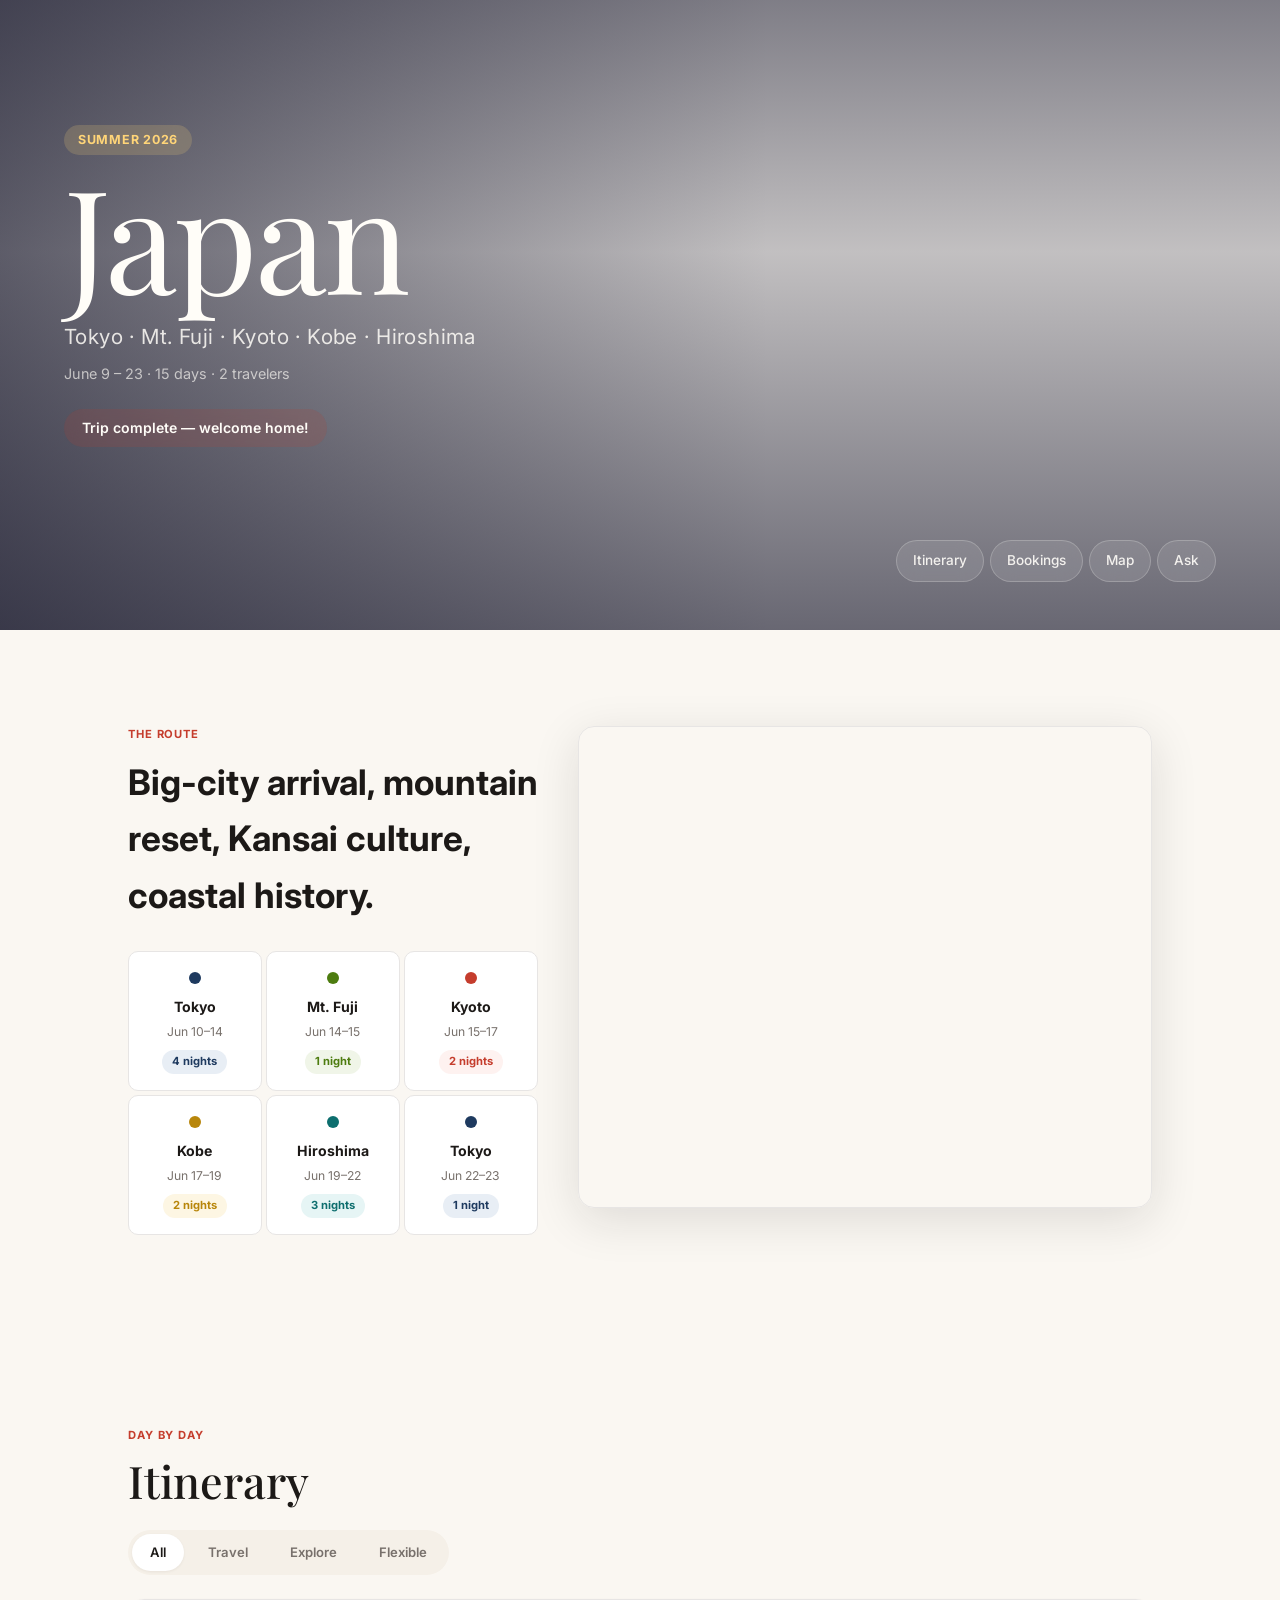
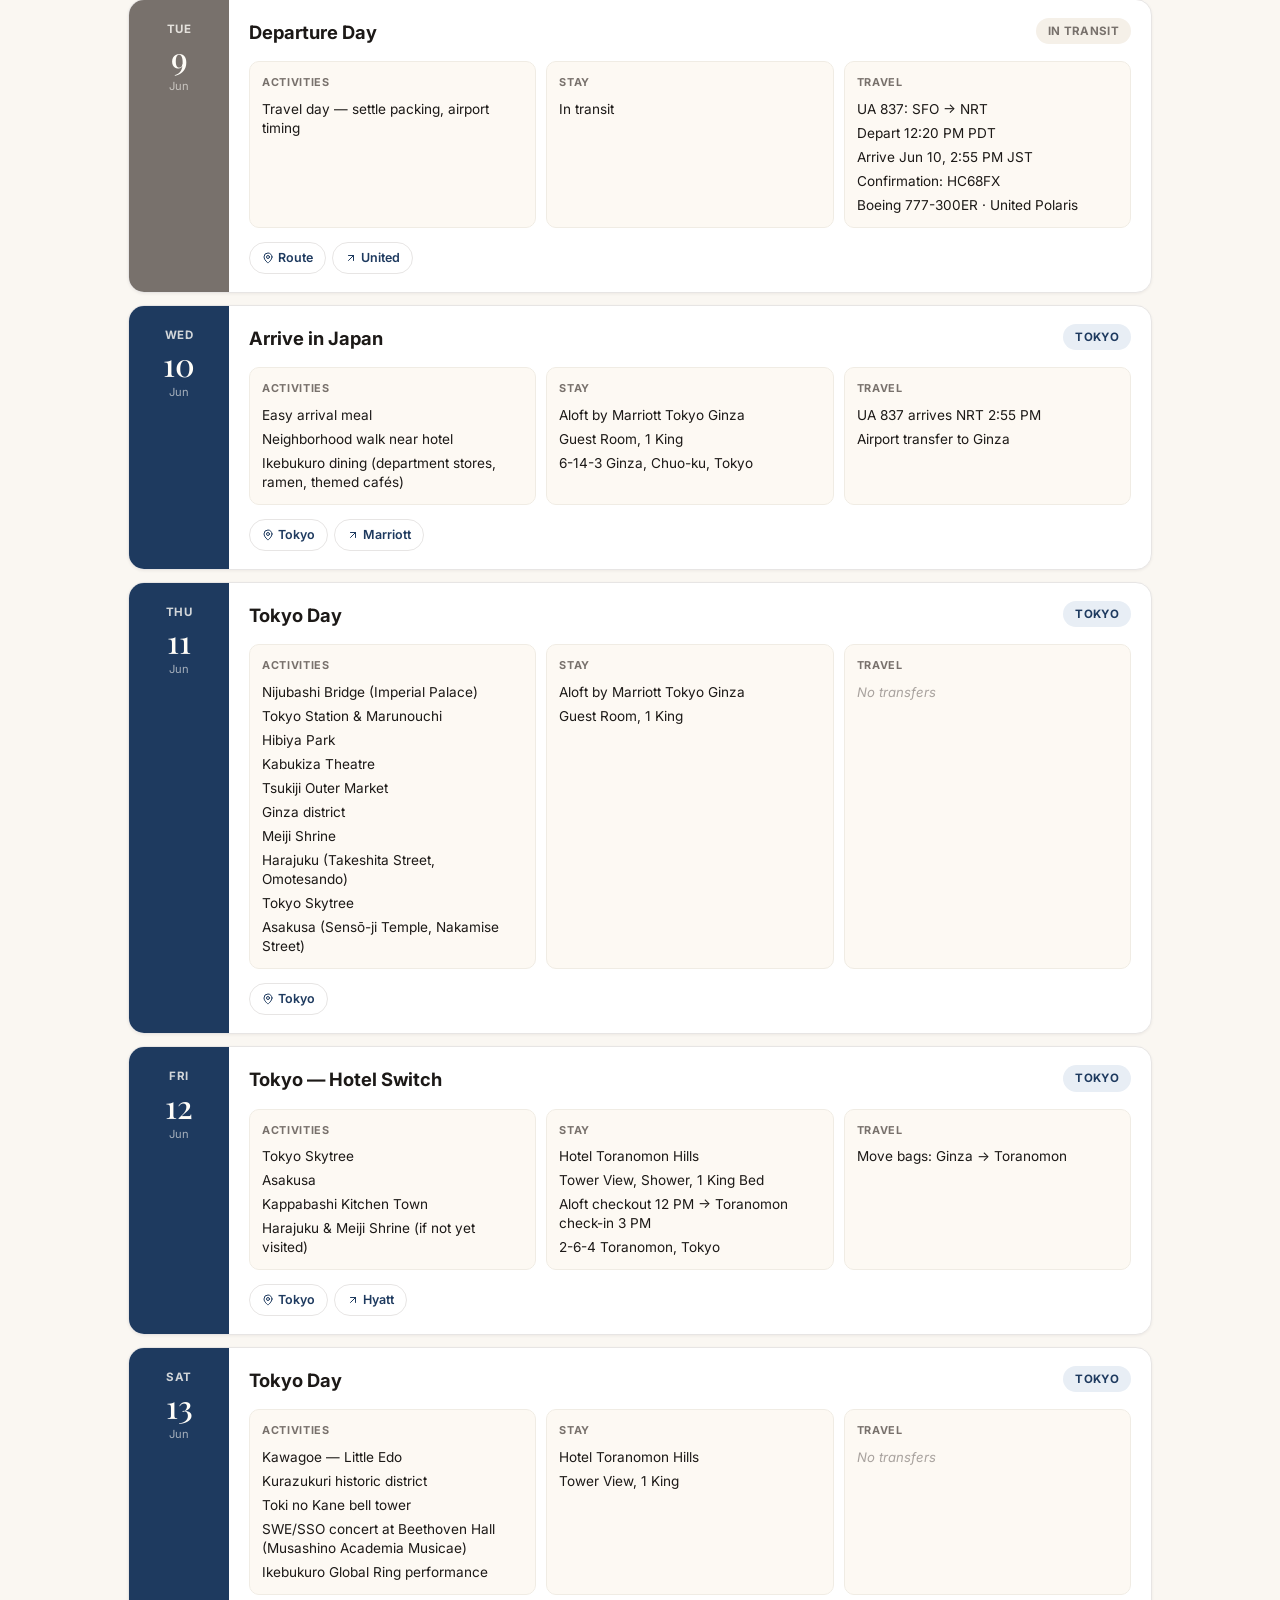
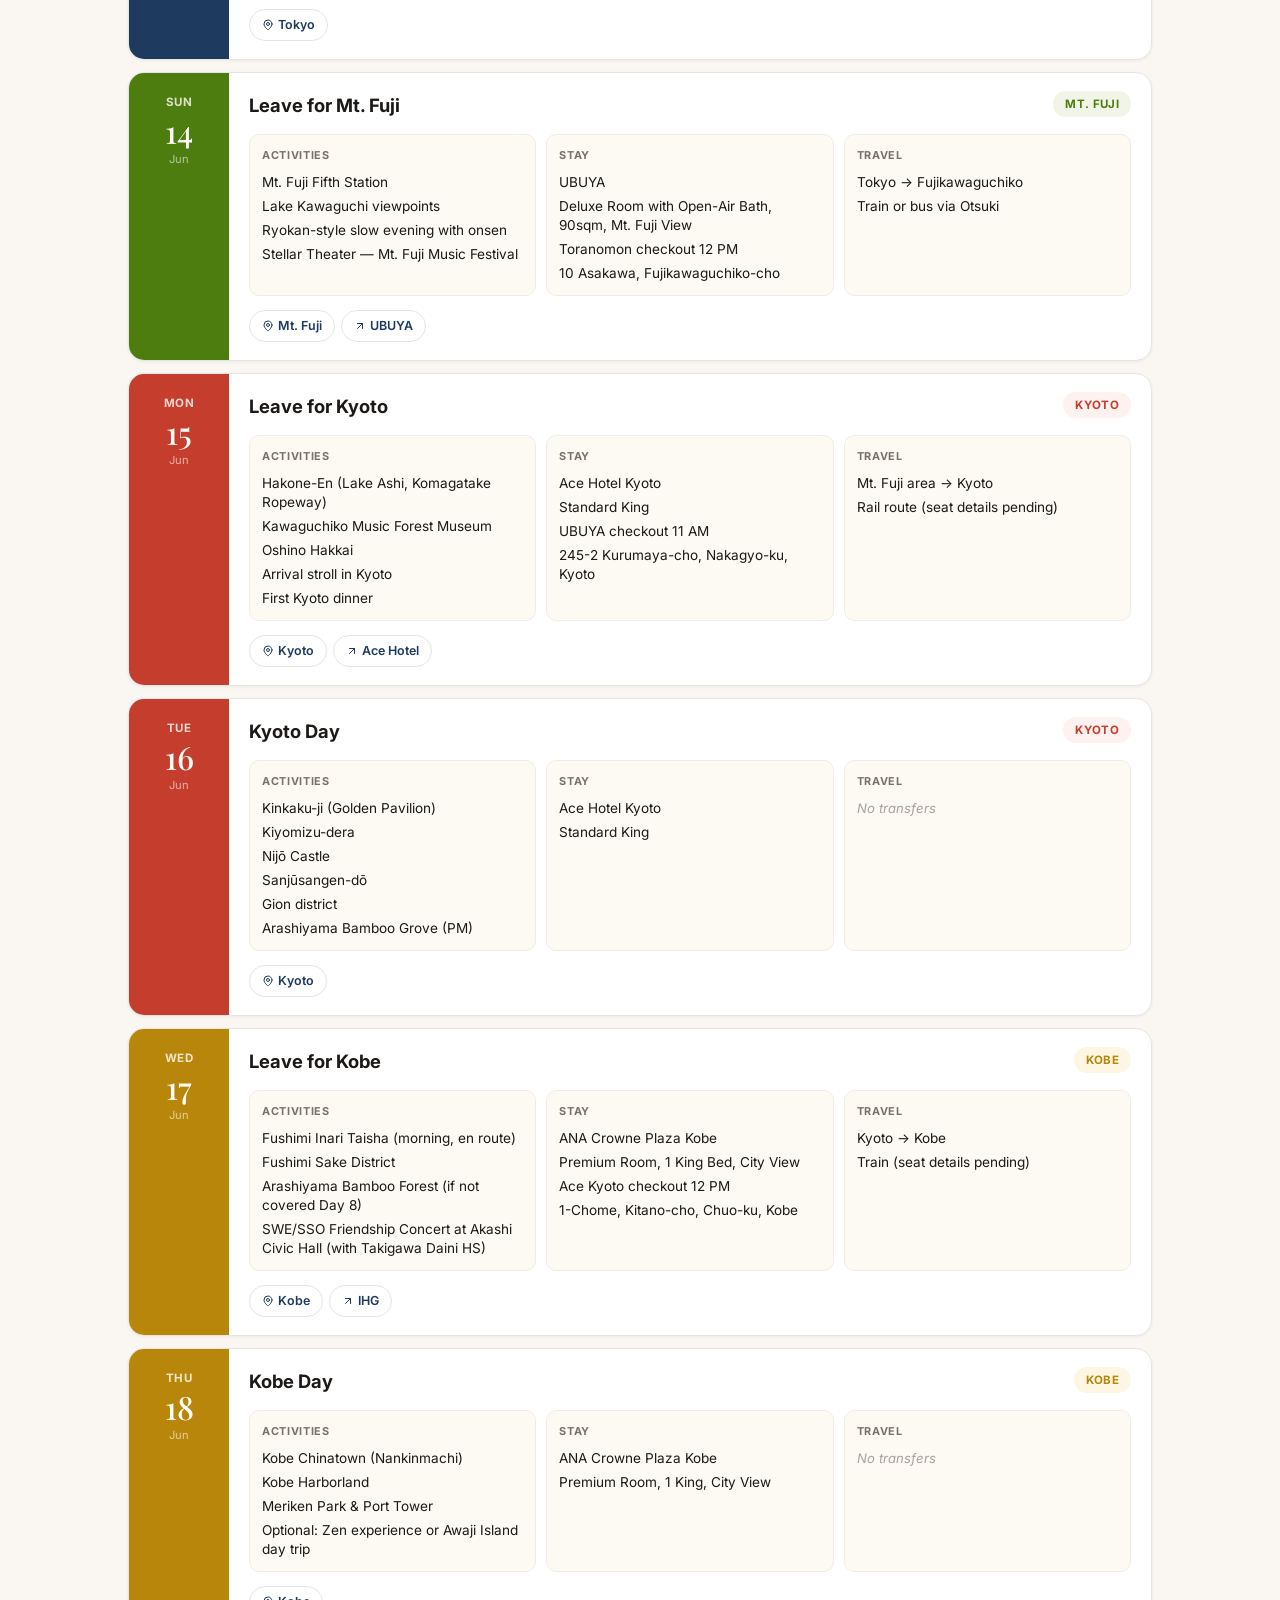
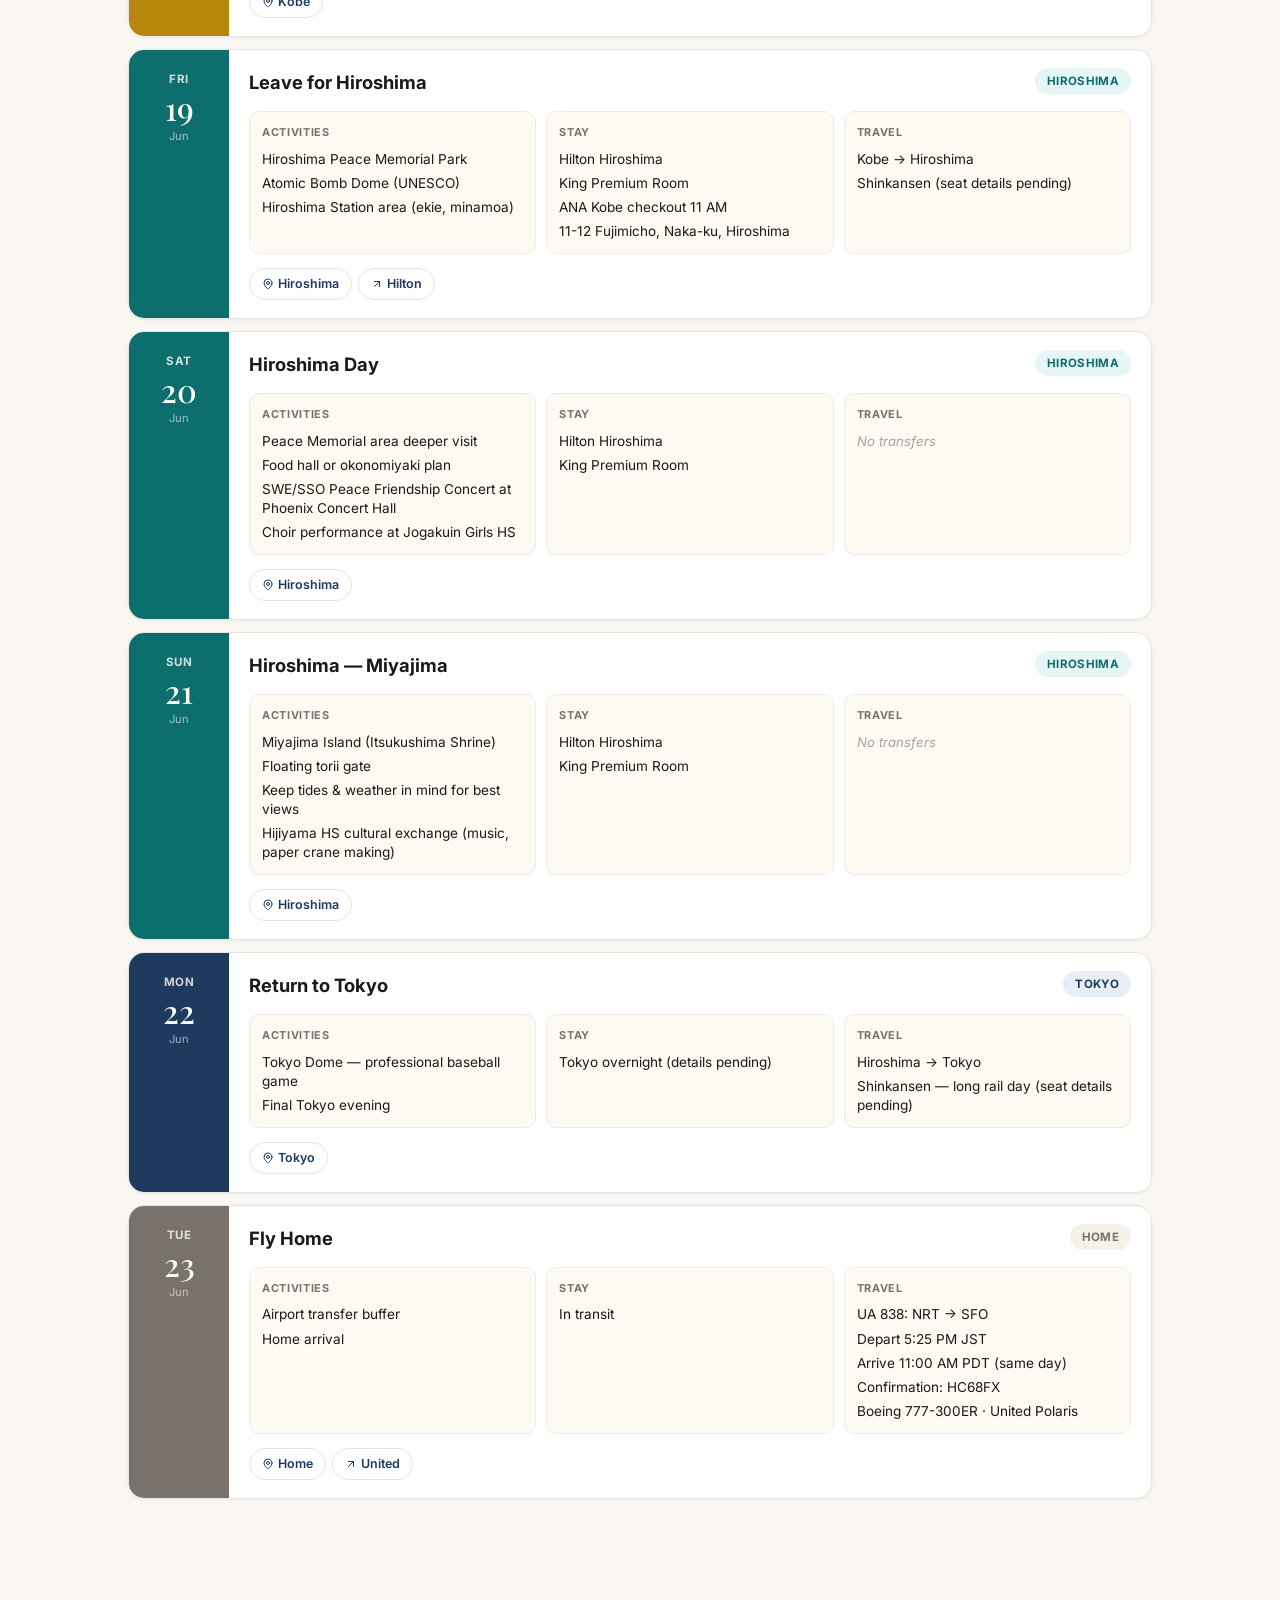
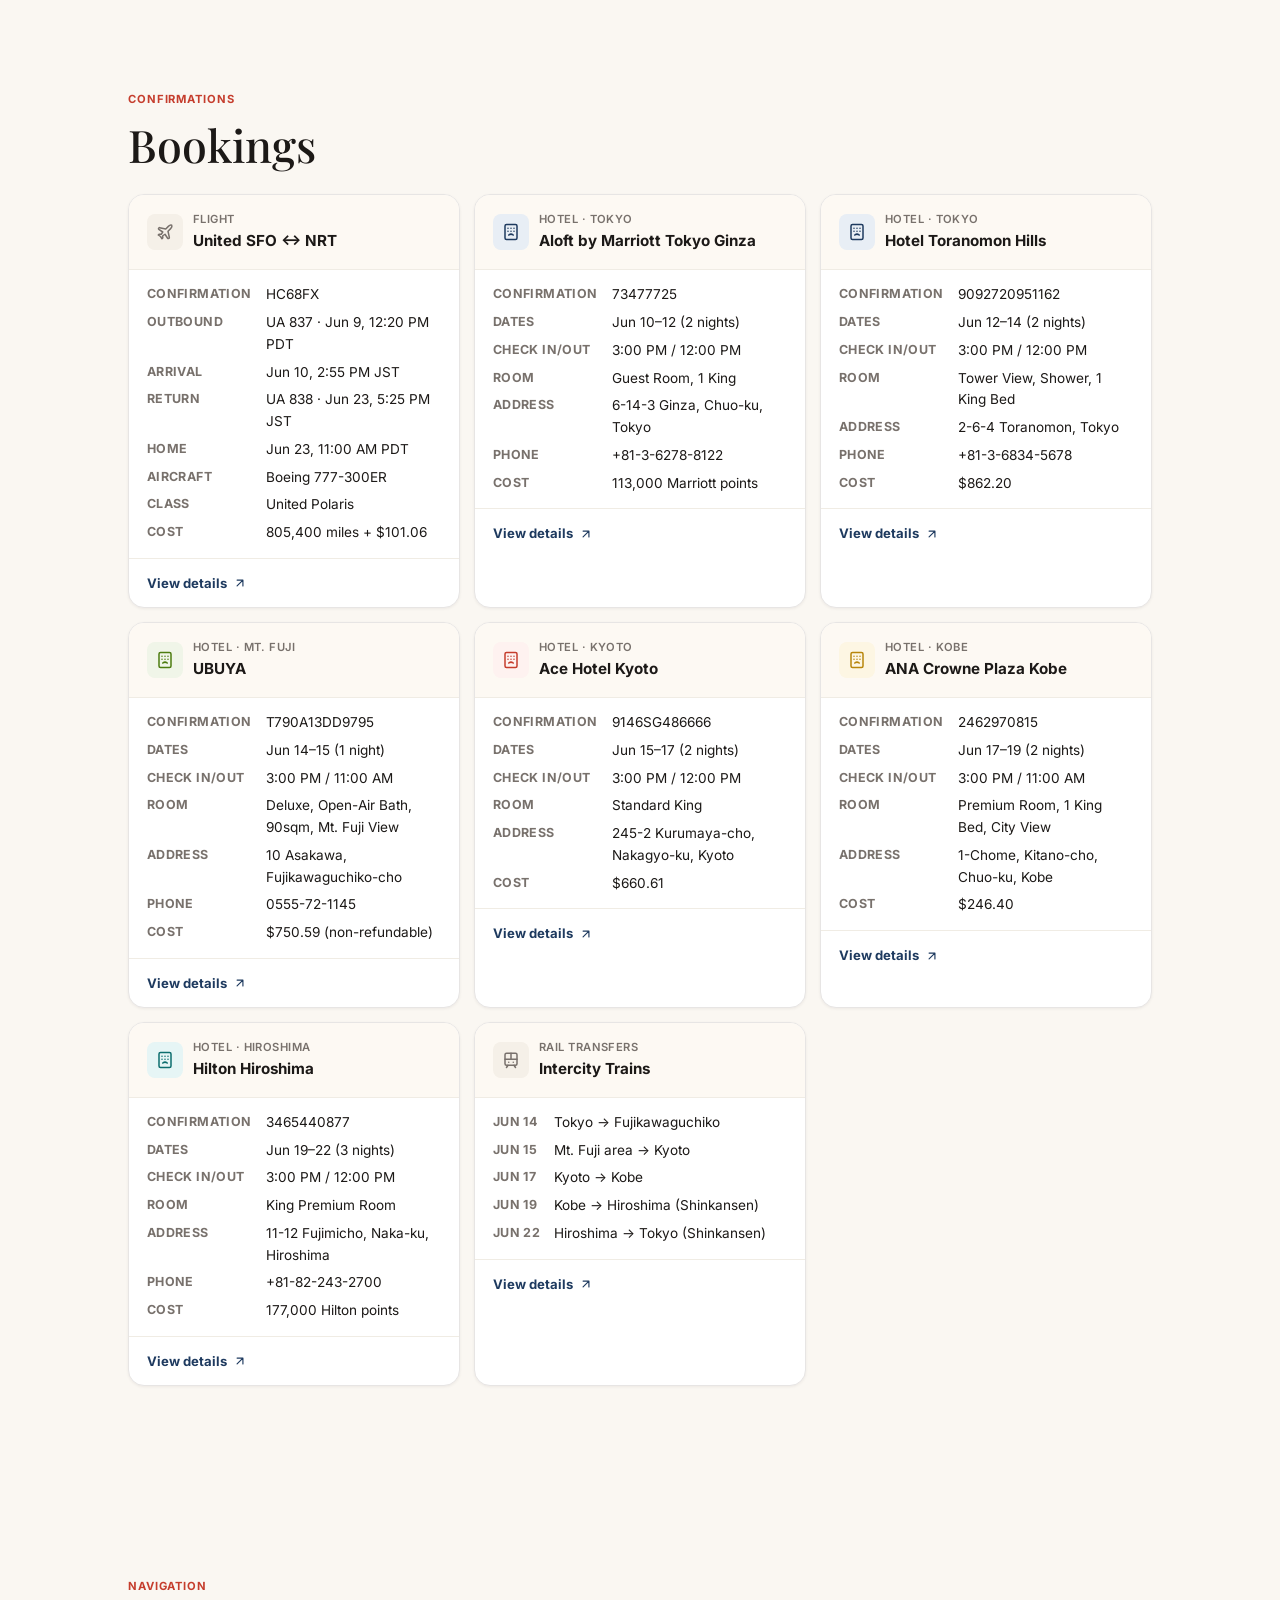
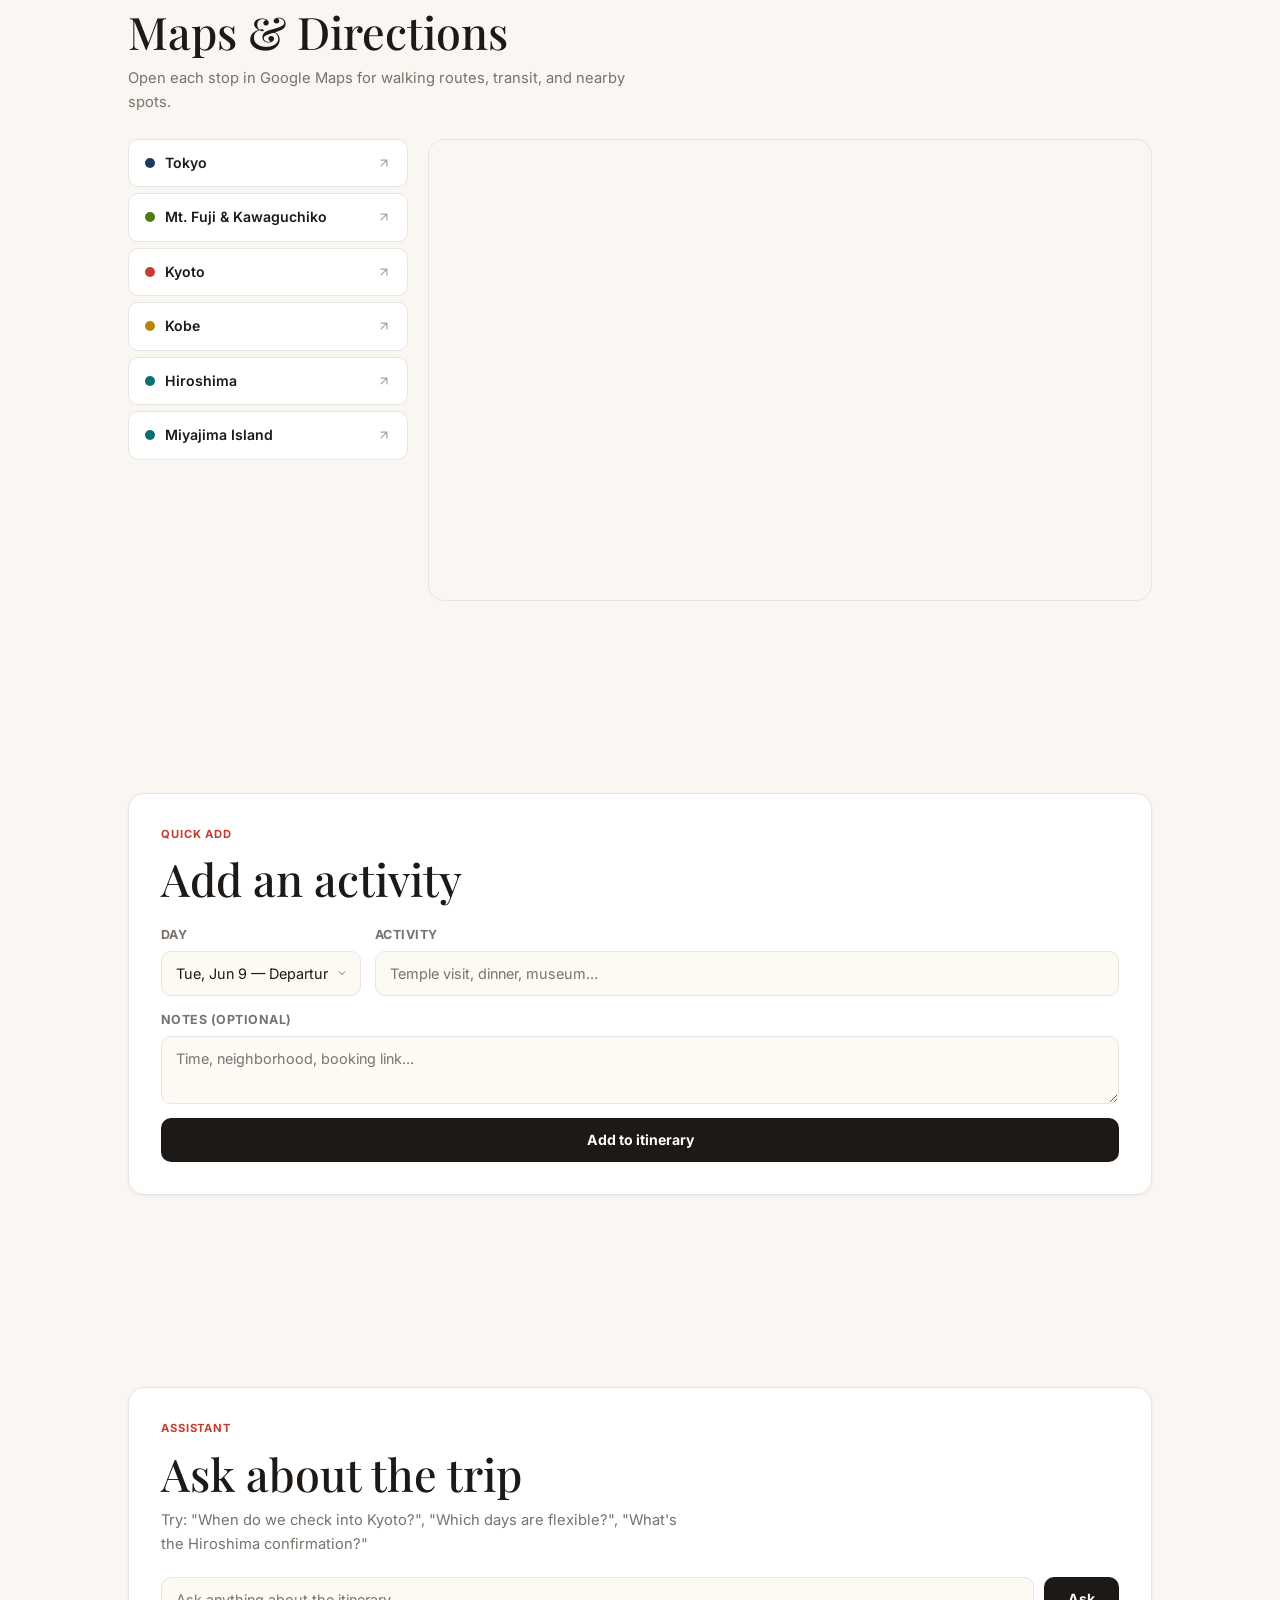
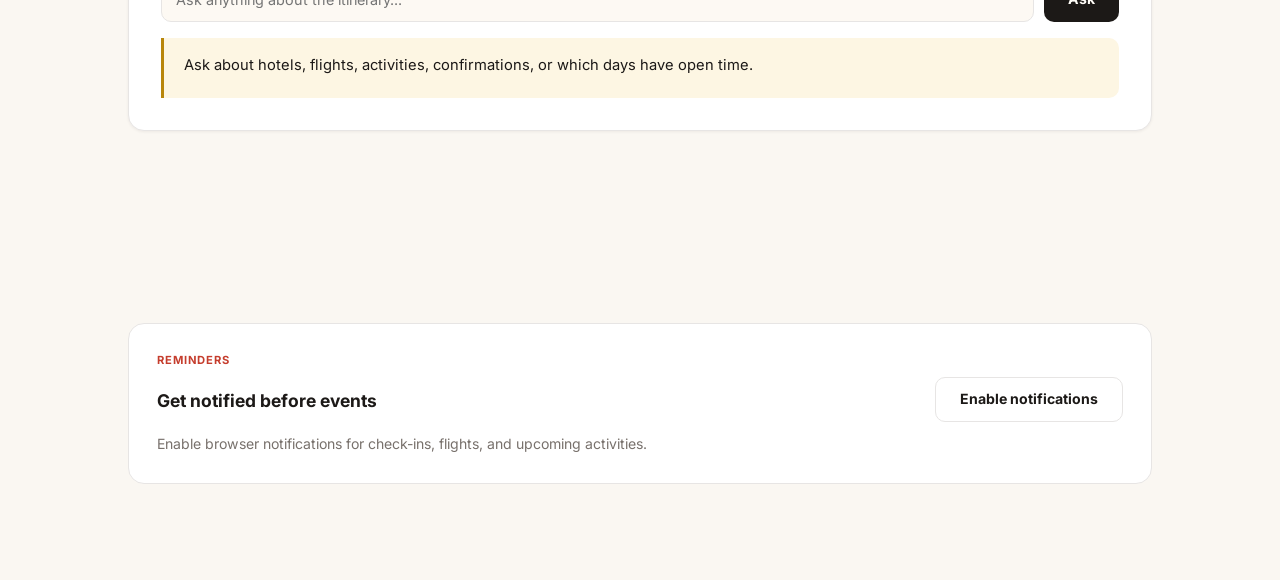
==== index.html @ 3eb552eb "Japan 2026 travel itinerary app Day-by-day itinerary with hotel/flight bookings, Google Maps integra" ====
<!DOCTYPE html>
<html lang="en">
<head>
  <meta charset="UTF-8">
  <meta name="viewport" content="width=device-width, initial-scale=1.0, viewport-fit=cover">
  <title>Japan 2026 — Travel Itinerary</title>
  <meta name="description" content="Personal travel itinerary for Japan, June 9-23, 2026">
  <meta name="theme-color" content="#1a1a2e">
  <link rel="preconnect" href="https://fonts.googleapis.com">
  <link rel="preconnect" href="https://fonts.gstatic.com" crossorigin>
  <link href="https://fonts.googleapis.com/css2?family=Playfair+Display:wght@400;500;600&family=Inter:wght@400;500;600;700&display=swap" rel="stylesheet">
  <link rel="stylesheet" href="styles.css">
</head>
<body>

  <header class="hero" id="top">
    <div class="hero-bg" role="img" aria-label="Mount Fuji at golden hour"></div>
    <div class="hero-content">
      <span class="hero-eyebrow">Summer 2026</span>
      <h1 class="hero-title">Japan</h1>
      <p class="hero-route">Tokyo &middot; Mt. Fuji &middot; Kyoto &middot; Kobe &middot; Hiroshima</p>
      <p class="hero-dates">June 9 &ndash; 23 &middot; 15 days &middot; 2 travelers</p>
      <div class="hero-countdown" id="countdown"></div>
    </div>
    <nav class="hero-nav" aria-label="Jump to section">
      <a href="#itinerary">Itinerary</a>
      <a href="#bookings">Bookings</a>
      <a href="#map">Map</a>
      <a href="#ask">Ask</a>
    </nav>
  </header>

  <main>

    <section class="section route-section" id="overview">
      <div class="container">
        <div class="route-hero-layout">
          <div class="route-info">
            <span class="label">The Route</span>
            <h2 class="route-heading">Big-city arrival, mountain reset, Kansai culture, coastal history.</h2>
            <div class="route-strip" id="route-strip"></div>
          </div>
          <div class="route-map-embed">
            <iframe
              id="overview-map"
              title="Japan route overview"
              src="https://maps.google.com/maps?q=Kyoto,+Japan&t=m&z=6&output=embed&iwloc=near"
              loading="lazy"
              referrerpolicy="no-referrer-when-downgrade"
              allowfullscreen
            ></iframe>
          </div>
        </div>
      </div>
    </section>

    <section class="section itinerary-section" id="itinerary">
      <div class="container">
        <div class="section-intro">
          <span class="label">Day by Day</span>
          <h2>Itinerary</h2>
        </div>
        <div class="filter-bar" id="filter-bar" role="group" aria-label="Filter days">
          <button class="filter-btn active" data-filter="all">All</button>
          <button class="filter-btn" data-filter="travel">Travel</button>
          <button class="filter-btn" data-filter="explore">Explore</button>
          <button class="filter-btn" data-filter="flexible">Flexible</button>
        </div>
        <div class="day-list" id="day-list"></div>
      </div>
    </section>

    <section class="section bookings-section" id="bookings">
      <div class="container">
        <div class="section-intro">
          <span class="label">Confirmations</span>
          <h2>Bookings</h2>
        </div>
        <div class="booking-grid" id="booking-grid"></div>
      </div>
    </section>

    <section class="section map-section" id="map">
      <div class="container">
        <div class="section-intro">
          <span class="label">Navigation</span>
          <h2>Maps &amp; Directions</h2>
          <p class="section-desc">Open each stop in Google Maps for walking routes, transit, and nearby spots.</p>
        </div>
        <div class="map-content">
          <div class="map-links" id="map-links"></div>
          <div class="map-frame">
            <iframe
              id="map-iframe"
              title="Japan cities map"
              src="https://maps.google.com/maps?q=Kyoto,+Japan&t=m&z=7&output=embed&iwloc=near"
              loading="lazy"
              referrerpolicy="no-referrer-when-downgrade"
              allowfullscreen
            ></iframe>
          </div>
        </div>
      </div>
    </section>

    <section class="section add-section" id="add">
      <div class="container">
        <div class="add-card">
          <div class="section-intro">
            <span class="label">Quick Add</span>
            <h2>Add an activity</h2>
          </div>
          <form class="add-form" id="add-form">
            <div class="form-row">
              <label>
                <span>Day</span>
                <select id="add-day" name="day" required></select>
              </label>
              <label class="form-grow">
                <span>Activity</span>
                <input id="add-title" name="title" type="text" placeholder="Temple visit, dinner, museum..." required>
              </label>
            </div>
            <label>
              <span>Notes (optional)</span>
              <textarea id="add-notes" name="notes" rows="2" placeholder="Time, neighborhood, booking link..."></textarea>
            </label>
            <button type="submit" class="btn btn-primary">Add to itinerary</button>
          </form>
        </div>
      </div>
    </section>

    <section class="section ask-section" id="ask">
      <div class="container">
        <div class="ask-card">
          <div class="section-intro">
            <span class="label">Assistant</span>
            <h2>Ask about the trip</h2>
            <p class="section-desc">Try: "When do we check into Kyoto?", "Which days are flexible?", "What's the Hiroshima confirmation?"</p>
          </div>
          <form class="ask-form" id="ask-form">
            <input id="ask-input" type="text" placeholder="Ask anything about the itinerary..." aria-label="Ask about the trip">
            <button type="submit" class="btn btn-primary">Ask</button>
          </form>
          <div class="ask-answer" id="ask-answer" aria-live="polite">
            Ask about hotels, flights, activities, confirmations, or which days have open time.
          </div>
        </div>
      </div>
    </section>

    <section class="section notify-section">
      <div class="container">
        <div class="notify-card">
          <div>
            <span class="label">Reminders</span>
            <h3>Get notified before events</h3>
            <p>Enable browser notifications for check-ins, flights, and upcoming activities.</p>
          </div>
          <div class="notify-actions">
            <button id="notify-btn" class="btn btn-outline">Enable notifications</button>
            <span class="notify-status" id="notify-status"></span>
          </div>
        </div>
      </div>
    </section>

  </main>

  <nav class="mobile-nav" aria-label="Quick navigation">
    <a href="#overview" class="mnav-item active" data-section="overview">
      <svg width="20" height="20" viewBox="0 0 24 24" fill="none" stroke="currentColor" stroke-width="1.8" stroke-linecap="round" stroke-linejoin="round"><circle cx="12" cy="12" r="10"/><path d="m16.24 7.76-2.12 6.36-6.36 2.12 2.12-6.36z"/></svg>
      <span>Route</span>
    </a>
    <a href="#itinerary" class="mnav-item" data-section="itinerary">
      <svg width="20" height="20" viewBox="0 0 24 24" fill="none" stroke="currentColor" stroke-width="1.8" stroke-linecap="round" stroke-linejoin="round"><rect x="3" y="4" width="18" height="18" rx="2"/><path d="M16 2v4M8 2v4M3 10h18"/></svg>
      <span>Days</span>
    </a>
    <a href="#bookings" class="mnav-item" data-section="bookings">
      <svg width="20" height="20" viewBox="0 0 24 24" fill="none" stroke="currentColor" stroke-width="1.8" stroke-linecap="round" stroke-linejoin="round"><path d="M2 9a3 3 0 0 1 0 6v2a2 2 0 0 0 2 2h16a2 2 0 0 0 2-2v-2a3 3 0 0 1 0-6V7a2 2 0 0 0-2-2H4a2 2 0 0 0-2 2Z"/><path d="M13 5v2m0 10v2m0-8v2"/></svg>
      <span>Bookings</span>
    </a>
    <a href="#map" class="mnav-item" data-section="map">
      <svg width="20" height="20" viewBox="0 0 24 24" fill="none" stroke="currentColor" stroke-width="1.8" stroke-linecap="round" stroke-linejoin="round"><path d="M20 10c0 6-8 12-8 12s-8-6-8-12a8 8 0 0 1 16 0Z"/><circle cx="12" cy="10" r="3"/></svg>
      <span>Map</span>
    </a>
    <a href="#ask" class="mnav-item" data-section="ask">
      <svg width="20" height="20" viewBox="0 0 24 24" fill="none" stroke="currentColor" stroke-width="1.8" stroke-linecap="round" stroke-linejoin="round"><path d="M7.9 20A9 9 0 1 0 4 16.1L2 22Z"/></svg>
      <span>Ask</span>
    </a>
  </nav>

  <script src="app.js"></script>
</body>
</html>
---- styles.css ----
/* ===== DESIGN TOKENS ===== */
:root {
  --bg: #faf7f2;
  --bg-card: #ffffff;
  --bg-warm: #fdf9f3;
  --bg-section: #f5f0e8;
  --ink: #1c1917;
  --ink-muted: #78716c;
  --ink-faint: #a8a29e;
  --border: #e7e5e4;
  --border-light: #f0ece4;

  /* Japanese-inspired accent palette */
  --vermillion: #c53d2d;
  --vermillion-light: #fef2f0;
  --indigo: #1e3a5f;
  --indigo-light: #e8eef5;
  --gold: #b8860b;
  --gold-light: #fdf6e3;
  --bamboo: #4d7c0f;
  --bamboo-light: #f0f5e8;
  --teal: #0d6e6e;
  --teal-light: #e6f5f5;
  --sakura: #e8a0b4;

  /* City colors */
  --c-tokyo: var(--indigo);
  --c-fuji: var(--bamboo);
  --c-kyoto: var(--vermillion);
  --c-kobe: var(--gold);
  --c-hiroshima: var(--teal);
  --c-transit: var(--ink-muted);

  --font-serif: 'Playfair Display', Georgia, 'Times New Roman', serif;
  --font-sans: 'Inter', system-ui, -apple-system, 'Segoe UI', sans-serif;

  --radius: 10px;
  --radius-lg: 16px;
  --shadow-sm: 0 1px 3px rgba(28,25,23,.06);
  --shadow: 0 4px 24px rgba(28,25,23,.08);
  --shadow-lg: 0 12px 48px rgba(28,25,23,.12);
  --transition: 200ms ease;
}

/* ===== RESET ===== */
*, *::before, *::after { box-sizing: border-box; }

html {
  scroll-behavior: smooth;
  scroll-padding-top: 24px;
  -webkit-text-size-adjust: 100%;
}

body {
  margin: 0;
  min-width: 320px;
  background: var(--bg);
  color: var(--ink);
  font-family: var(--font-sans);
  font-size: 15px;
  line-height: 1.6;
  -webkit-font-smoothing: antialiased;
}

button, input, select, textarea { font: inherit; }
a { color: inherit; -webkit-tap-highlight-color: transparent; }
img { display: block; max-width: 100%; }

/* ===== LAYOUT ===== */
.container {
  width: min(1120px, 100%);
  margin: 0 auto;
  padding: 0 clamp(16px, 4vw, 48px);
}

.section {
  padding: clamp(48px, 8vw, 96px) 0;
}

/* ===== TYPOGRAPHY ===== */
.label {
  display: block;
  margin-bottom: 10px;
  color: var(--vermillion);
  font-family: var(--font-sans);
  font-size: 0.7rem;
  font-weight: 700;
  letter-spacing: 0.08em;
  text-transform: uppercase;
}

.section-intro h2 {
  margin: 0;
  color: var(--ink);
  font-family: var(--font-serif);
  font-size: clamp(1.6rem, 4vw, 2.8rem);
  font-weight: 500;
  line-height: 1.15;
}

.section-intro h3 {
  margin: 0 0 6px;
  font-family: var(--font-serif);
  font-size: 1.25rem;
  font-weight: 500;
}

.section-desc {
  margin: 10px 0 0;
  max-width: 520px;
  color: var(--ink-muted);
  font-size: 0.92rem;
}

/* ===== HERO ===== */
.hero {
  position: relative;
  display: grid;
  grid-template-rows: auto 1fr;
  min-height: 70vh;
  padding: clamp(16px, 3vw, 32px) clamp(18px, 5vw, 64px) clamp(28px, 4vw, 48px);
  overflow: hidden;
  color: #fffdf8;
}

.hero-bg {
  position: absolute;
  inset: 0;
  background:
    url('https://images.unsplash.com/photo-1490806843957-31f4c9a91c65?auto=format&fit=crop&w=2400&q=80')
    center / cover no-repeat,
    linear-gradient(170deg, #1a1a2e 0%, #2d1b4e 20%, #3a2d5c 35%, #4a6741 55%, #3d5a3a 70%, #1e3a2e 100%);
  transform: scale(1.03);
  will-change: transform;
}

.hero::after {
  content: '';
  position: absolute;
  inset: 0;
  background:
    linear-gradient(180deg, rgba(26,26,46,.55) 0%, rgba(26,26,46,.25) 40%, rgba(26,26,46,.65) 100%),
    linear-gradient(90deg, rgba(26,26,46,.6) 0%, transparent 60%);
  pointer-events: none;
}

.hero > * { position: relative; z-index: 1; }

.hero-nav {
  display: flex;
  justify-content: flex-end;
  gap: 6px;
  align-self: start;
}

.hero-nav a {
  padding: 9px 16px;
  border: 1px solid rgba(255,253,248,.22);
  border-radius: 999px;
  background: rgba(255,253,248,.1);
  color: rgba(255,253,248,.9);
  font-size: 0.85rem;
  font-weight: 500;
  text-decoration: none;
  backdrop-filter: blur(12px);
  transition: background var(--transition), border-color var(--transition);
}

.hero-nav a:hover {
  background: rgba(255,253,248,.2);
  border-color: rgba(255,253,248,.4);
}

.hero-content {
  align-self: center;
  max-width: 700px;
}

.hero-eyebrow {
  display: inline-block;
  margin-bottom: 16px;
  padding: 5px 14px;
  border-radius: 999px;
  background: rgba(255,213,120,.18);
  color: #ffd578;
  font-size: 0.78rem;
  font-weight: 700;
  letter-spacing: 0.06em;
  text-transform: uppercase;
  backdrop-filter: blur(8px);
}

.hero-title {
  margin: 0;
  font-family: var(--font-serif);
  font-size: clamp(4rem, 12vw, 9rem);
  font-weight: 400;
  line-height: 0.9;
  letter-spacing: -0.02em;
}

.hero-route {
  margin: 20px 0 0;
  font-size: clamp(1rem, 2.5vw, 1.3rem);
  font-weight: 400;
  letter-spacing: 0.02em;
  opacity: .85;
}

.hero-dates {
  margin: 8px 0 0;
  font-size: 0.9rem;
  opacity: .65;
}

.hero-countdown {
  display: inline-flex;
  align-items: center;
  gap: 8px;
  margin-top: 24px;
  padding: 8px 18px;
  border-radius: 999px;
  background: rgba(255,253,248,.12);
  font-size: 0.88rem;
  font-weight: 600;
  backdrop-filter: blur(12px);
}

.hero-stats {
  display: grid;
  grid-template-columns: repeat(4, 1fr);
  gap: 1px;
  align-self: end;
  border-radius: var(--radius);
  overflow: hidden;
  background: rgba(255,253,248,.12);
  backdrop-filter: blur(16px);
}

.stat {
  display: flex;
  flex-direction: column;
  gap: 4px;
  padding: clamp(14px, 2vw, 22px);
  background: rgba(26,26,46,.3);
}

.stat-val {
  font-family: var(--font-serif);
  font-size: clamp(1.8rem, 4vw, 3.2rem);
  line-height: 1;
}

.stat-lbl {
  font-size: 0.82rem;
  opacity: .7;
  text-transform: lowercase;
}

/* ===== ROUTE STRIP ===== */
.route-section {
  background: var(--bg);
}

.route-strip {
  display: grid;
  grid-template-columns: repeat(6, 1fr);
  gap: 4px;
  margin-top: 32px;
}

.route-stop {
  position: relative;
  padding: 20px 14px 16px;
  border-radius: var(--radius);
  background: var(--bg-card);
  border: 1px solid var(--border);
  text-align: center;
  transition: transform var(--transition), box-shadow var(--transition);
}

.route-stop:hover {
  transform: translateY(-2px);
  box-shadow: var(--shadow);
}

.route-stop::before {
  content: '';
  display: block;
  width: 12px;
  height: 12px;
  margin: 0 auto 12px;
  border-radius: 50%;
  background: var(--stop-color, var(--ink-muted));
}

.route-stop .stop-city {
  display: block;
  font-weight: 700;
  font-size: 0.88rem;
  color: var(--ink);
}

.route-stop .stop-dates {
  display: block;
  margin-top: 4px;
  font-size: 0.76rem;
  color: var(--ink-muted);
}

.route-stop .stop-nights {
  display: inline-block;
  margin-top: 8px;
  padding: 3px 10px;
  border-radius: 999px;
  background: var(--stop-bg, var(--bg-section));
  color: var(--stop-color, var(--ink-muted));
  font-size: 0.7rem;
  font-weight: 700;
}

.route-connector {
  display: flex;
  align-items: center;
  justify-content: center;
  color: var(--ink-faint);
  font-size: 1.2rem;
}

/* ===== ROUTE + MAP HERO LAYOUT ===== */
.route-hero-layout {
  display: grid;
  grid-template-columns: 1fr 1.4fr;
  gap: 40px;
  align-items: start;
}

.route-heading {
  margin: 0 0 28px !important;
  font-size: clamp(1.4rem, 3vw, 2.2rem) !important;
}

.route-info .route-strip {
  grid-template-columns: repeat(3, 1fr);
  margin-top: 0;
}

.route-map-embed {
  border-radius: var(--radius-lg);
  overflow: hidden;
  border: 1px solid var(--border);
  box-shadow: var(--shadow-lg);
}

.route-map-embed iframe {
  display: block;
  width: 100%;
  min-height: 480px;
  border: none;
}

/* ===== TODAY BADGE ===== */
.day-card.is-today {
  border: 2px solid var(--vermillion);
  box-shadow: 0 0 0 3px var(--vermillion-light), var(--shadow);
}

.today-badge {
  display: inline-flex;
  align-items: center;
  gap: 5px;
  padding: 3px 10px;
  border-radius: 999px;
  background: var(--vermillion);
  color: #fff;
  font-size: 0.68rem;
  font-weight: 800;
  text-transform: uppercase;
  letter-spacing: 0.05em;
  animation: pulse 2s ease-in-out infinite;
}

@keyframes pulse {
  0%, 100% { opacity: 1; }
  50% { opacity: .7; }
}

.day-card.is-next {
  border: 2px solid var(--gold);
  box-shadow: 0 0 0 3px var(--gold-light), var(--shadow-sm);
}

.next-badge {
  display: inline-flex;
  align-items: center;
  gap: 5px;
  padding: 3px 10px;
  border-radius: 999px;
  background: var(--gold);
  color: #fff;
  font-size: 0.68rem;
  font-weight: 800;
  text-transform: uppercase;
  letter-spacing: 0.05em;
}

/* ===== FILTER BAR ===== */
.filter-bar {
  display: flex;
  gap: 6px;
  margin: 24px 0;
  padding: 4px;
  border-radius: 999px;
  background: var(--bg-section);
  width: fit-content;
}

.filter-btn {
  padding: 8px 18px;
  border: none;
  border-radius: 999px;
  background: transparent;
  color: var(--ink-muted);
  font-size: 0.82rem;
  font-weight: 600;
  cursor: pointer;
  transition: all var(--transition);
}

.filter-btn.active {
  background: var(--bg-card);
  color: var(--ink);
  box-shadow: var(--shadow-sm);
}

.filter-btn:hover:not(.active) {
  color: var(--ink);
}

/* ===== DAY CARDS ===== */
.day-list {
  display: grid;
  gap: 12px;
}

.day-card {
  display: grid;
  grid-template-columns: 100px 1fr;
  border: 1px solid var(--border);
  border-radius: var(--radius-lg);
  background: var(--bg-card);
  overflow: hidden;
  box-shadow: var(--shadow-sm);
  transition: box-shadow var(--transition);
}

.day-card:hover {
  box-shadow: var(--shadow);
}

.day-card.hidden { display: none; }

.day-rail {
  display: flex;
  flex-direction: column;
  align-items: center;
  justify-content: start;
  gap: 4px;
  padding: 20px 12px;
  background: var(--city-color, var(--indigo));
  color: #fffdf8;
  text-align: center;
}

.day-rail .day-num {
  font-family: var(--font-serif);
  font-size: 2rem;
  font-weight: 500;
  line-height: 1;
}

.day-rail .day-weekday {
  font-size: 0.72rem;
  font-weight: 700;
  text-transform: uppercase;
  letter-spacing: 0.05em;
  opacity: .8;
}

.day-rail .day-month {
  font-size: 0.7rem;
  opacity: .6;
}

.day-body {
  padding: 18px 20px;
  display: grid;
  gap: 14px;
}

.day-header {
  display: flex;
  justify-content: space-between;
  align-items: start;
  gap: 12px;
}

.day-title {
  margin: 0;
  font-size: 1.15rem;
  font-weight: 700;
  color: var(--ink);
}

.day-city-pill {
  flex-shrink: 0;
  padding: 4px 12px;
  border-radius: 999px;
  background: var(--city-bg, var(--indigo-light));
  color: var(--city-color, var(--indigo));
  font-size: 0.72rem;
  font-weight: 700;
  text-transform: uppercase;
  letter-spacing: 0.03em;
}

.day-grid {
  display: grid;
  grid-template-columns: repeat(3, 1fr);
  gap: 10px;
}

.day-block {
  padding: 12px;
  border: 1px solid var(--border-light);
  border-radius: var(--radius);
  background: var(--bg-warm);
  min-height: 80px;
}

.day-block h4 {
  margin: 0 0 8px;
  font-size: 0.68rem;
  font-weight: 700;
  text-transform: uppercase;
  letter-spacing: 0.06em;
  color: var(--ink-muted);
}

.day-block ul {
  margin: 0;
  padding: 0;
  list-style: none;
  display: grid;
  gap: 5px;
}

.day-block li {
  font-size: 0.85rem;
  line-height: 1.4;
  color: var(--ink);
}

.day-block li.empty {
  color: var(--ink-faint);
  font-style: italic;
  font-size: 0.82rem;
}

.day-block li.added {
  padding-left: 10px;
  border-left: 2px solid var(--gold);
}

.day-links {
  display: flex;
  flex-wrap: wrap;
  gap: 6px;
}

.day-link {
  display: inline-flex;
  align-items: center;
  gap: 4px;
  padding: 5px 12px;
  border: 1px solid var(--border);
  border-radius: 999px;
  background: var(--bg-card);
  color: var(--indigo);
  font-size: 0.78rem;
  font-weight: 600;
  text-decoration: none;
  transition: all var(--transition);
}

.day-link:hover {
  background: var(--indigo-light);
  border-color: var(--indigo);
}

.day-link svg {
  width: 12px;
  height: 12px;
  flex-shrink: 0;
}

/* ===== BOOKINGS ===== */
.booking-grid {
  display: grid;
  grid-template-columns: repeat(auto-fill, minmax(320px, 1fr));
  gap: 14px;
  margin-top: 24px;
}

.booking-card {
  border: 1px solid var(--border);
  border-radius: var(--radius-lg);
  background: var(--bg-card);
  overflow: hidden;
  box-shadow: var(--shadow-sm);
  transition: box-shadow var(--transition);
}

.booking-card:hover {
  box-shadow: var(--shadow);
}

.booking-card-header {
  display: flex;
  align-items: center;
  gap: 10px;
  padding: 16px 18px;
  border-bottom: 1px solid var(--border-light);
  background: var(--bg-warm);
}

.booking-icon {
  display: flex;
  align-items: center;
  justify-content: center;
  width: 36px;
  height: 36px;
  border-radius: 8px;
  background: var(--booking-color-bg, var(--indigo-light));
  color: var(--booking-color, var(--indigo));
  flex-shrink: 0;
}

.booking-icon svg {
  width: 18px;
  height: 18px;
}

.booking-card-header h3 {
  margin: 0;
  font-size: 0.95rem;
  font-weight: 700;
}

.booking-card-header .booking-type {
  display: block;
  font-size: 0.7rem;
  font-weight: 600;
  color: var(--ink-muted);
  text-transform: uppercase;
  letter-spacing: 0.04em;
}

.booking-card-body {
  padding: 14px 18px;
}

.booking-card-body dl {
  display: grid;
  grid-template-columns: auto 1fr;
  gap: 6px 14px;
  margin: 0;
  font-size: 0.85rem;
}

.booking-card-body dt {
  color: var(--ink-muted);
  font-size: 0.78rem;
  font-weight: 700;
  text-transform: uppercase;
  letter-spacing: 0.03em;
}

.booking-card-body dd {
  margin: 0;
  color: var(--ink);
}

.booking-card-footer {
  padding: 12px 18px;
  border-top: 1px solid var(--border-light);
}

.booking-card-footer a {
  display: inline-flex;
  align-items: center;
  gap: 6px;
  color: var(--indigo);
  font-size: 0.82rem;
  font-weight: 700;
  text-decoration: none;
  transition: opacity var(--transition);
}

.booking-card-footer a:hover { opacity: .7; }

.booking-card-footer a svg {
  width: 14px;
  height: 14px;
}

/* ===== MAP ===== */
.map-content {
  display: grid;
  grid-template-columns: 280px 1fr;
  gap: 20px;
  margin-top: 24px;
  align-items: start;
}

.map-links {
  display: grid;
  gap: 6px;
}

.map-link {
  display: flex;
  align-items: center;
  gap: 10px;
  padding: 12px 16px;
  border: 1px solid var(--border);
  border-radius: var(--radius);
  background: var(--bg-card);
  color: var(--ink);
  font-weight: 600;
  font-size: 0.88rem;
  text-decoration: none;
  transition: all var(--transition);
}

.map-link:hover {
  background: var(--indigo-light);
  border-color: var(--indigo);
  color: var(--indigo);
}

.map-link .map-dot {
  width: 10px;
  height: 10px;
  border-radius: 50%;
  flex-shrink: 0;
}

.map-link svg {
  margin-left: auto;
  width: 14px;
  height: 14px;
  color: var(--ink-faint);
}

.map-frame {
  border-radius: var(--radius-lg);
  overflow: hidden;
  border: 1px solid var(--border);
}

.map-frame iframe {
  display: block;
  width: 100%;
  min-height: 460px;
  border: none;
}

/* ===== ADD FORM ===== */
.add-card, .ask-card {
  border: 1px solid var(--border);
  border-radius: var(--radius-lg);
  background: var(--bg-card);
  padding: clamp(20px, 4vw, 32px);
  box-shadow: var(--shadow-sm);
}

.add-form {
  display: grid;
  gap: 14px;
  margin-top: 20px;
}

.form-row {
  display: grid;
  grid-template-columns: 200px 1fr;
  gap: 14px;
}

.form-grow { min-width: 0; }

.add-form label, .ask-form label {
  display: grid;
  gap: 6px;
}

.add-form label > span {
  font-size: 0.78rem;
  font-weight: 700;
  color: var(--ink-muted);
  text-transform: uppercase;
  letter-spacing: 0.04em;
}

input, select, textarea {
  width: 100%;
  padding: 10px 14px;
  border: 1px solid var(--border);
  border-radius: var(--radius);
  background: var(--bg-warm);
  color: var(--ink);
  font-size: 0.9rem;
  transition: border-color var(--transition);
}

input:focus, select:focus, textarea:focus {
  outline: none;
  border-color: var(--indigo);
}

textarea { resize: vertical; }

select {
  appearance: none;
  background-image: url("data:image/svg+xml,%3Csvg xmlns='http://www.w3.org/2000/svg' width='12' height='12' viewBox='0 0 24 24' fill='none' stroke='%2378716c' stroke-width='2'%3E%3Cpath d='m6 9 6 6 6-6'/%3E%3C/svg%3E");
  background-repeat: no-repeat;
  background-position: right 12px center;
  padding-right: 32px;
}

/* ===== BUTTONS ===== */
.btn {
  display: inline-flex;
  align-items: center;
  justify-content: center;
  gap: 8px;
  min-height: 44px;
  padding: 10px 24px;
  border: none;
  border-radius: var(--radius);
  font-size: 0.88rem;
  font-weight: 700;
  cursor: pointer;
  transition: all var(--transition);
}

.btn-primary {
  background: var(--ink);
  color: #fffdf8;
}

.btn-primary:hover {
  background: #2c2826;
}

.btn-outline {
  background: transparent;
  border: 1px solid var(--border);
  color: var(--ink);
}

.btn-outline:hover {
  background: var(--bg-section);
}

/* ===== ASK / QA ===== */
.ask-form {
  display: grid;
  grid-template-columns: 1fr auto;
  gap: 10px;
  margin-top: 20px;
}

.ask-answer {
  margin-top: 16px;
  padding: 16px 20px;
  border-left: 3px solid var(--gold);
  border-radius: 0 var(--radius) var(--radius) 0;
  background: var(--gold-light);
  color: var(--ink);
  font-size: 0.92rem;
  line-height: 1.6;
  min-height: 60px;
}

/* ===== NOTIFICATIONS ===== */
.notify-card {
  display: flex;
  align-items: center;
  justify-content: space-between;
  gap: 24px;
  padding: clamp(20px, 4vw, 28px);
  border: 1px solid var(--border);
  border-radius: var(--radius-lg);
  background: var(--bg-card);
}

.notify-card p {
  margin: 6px 0 0;
  color: var(--ink-muted);
  font-size: 0.88rem;
}

.notify-actions {
  display: flex;
  flex-direction: column;
  align-items: end;
  gap: 8px;
  flex-shrink: 0;
}

.notify-status {
  font-size: 0.78rem;
  color: var(--ink-muted);
}

/* ===== MOBILE NAV ===== */
.mobile-nav {
  display: none;
  position: fixed;
  bottom: 0;
  left: 0;
  right: 0;
  z-index: 100;
  background: rgba(255,253,248,.92);
  backdrop-filter: blur(20px) saturate(1.8);
  -webkit-backdrop-filter: blur(20px) saturate(1.8);
  border-top: 1px solid var(--border);
  padding: 6px 8px calc(6px + env(safe-area-inset-bottom));
}

.mobile-nav {
  display: grid;
  grid-template-columns: repeat(5, 1fr);
}

.mnav-item {
  display: flex;
  flex-direction: column;
  align-items: center;
  gap: 2px;
  padding: 6px 4px;
  border-radius: 8px;
  color: var(--ink-muted);
  font-size: 0.62rem;
  font-weight: 600;
  text-decoration: none;
  transition: color var(--transition);
}

.mnav-item.active {
  color: var(--vermillion);
}

.mnav-item svg {
  flex-shrink: 0;
}

/* ===== ANIMATIONS ===== */
@keyframes fadeUp {
  from { opacity: 0; transform: translateY(16px); }
  to { opacity: 1; transform: translateY(0); }
}

.day-card {
  animation: fadeUp 0.4s ease both;
}

.day-card:nth-child(2) { animation-delay: 30ms; }
.day-card:nth-child(3) { animation-delay: 60ms; }
.day-card:nth-child(4) { animation-delay: 90ms; }
.day-card:nth-child(5) { animation-delay: 120ms; }

/* ===== RESPONSIVE ===== */
@media (max-width: 1024px) {
  .map-content {
    grid-template-columns: 1fr;
  }

  .map-links {
    grid-template-columns: repeat(3, 1fr);
  }

  .booking-grid {
    grid-template-columns: repeat(2, 1fr);
  }
}

@media (max-width: 768px) {
  html {
    scroll-padding-top: 16px;
  }

  .hero {
    min-height: 70vh;
    padding: 14px 18px 18px;
  }

  .route-hero-layout {
    grid-template-columns: 1fr;
  }

  .route-map-embed iframe {
    min-height: 280px;
  }

  .hero-nav {
    justify-content: flex-start;
    overflow-x: auto;
    gap: 4px;
    -ms-overflow-style: none;
    scrollbar-width: none;
  }

  .hero-nav::-webkit-scrollbar { display: none; }

  .hero-nav a {
    font-size: 0.8rem;
    padding: 7px 12px;
    white-space: nowrap;
  }

  .hero-title {
    font-size: clamp(3.5rem, 15vw, 6rem);
  }

  .hero-stats {
    grid-template-columns: repeat(2, 1fr);
  }

  .route-strip {
    grid-template-columns: repeat(3, 1fr);
    gap: 8px;
  }

  .route-connector { display: none; }

  .day-card {
    grid-template-columns: 80px 1fr;
  }

  .day-rail .day-num {
    font-size: 1.6rem;
  }

  .day-grid {
    grid-template-columns: 1fr;
  }

  .day-header {
    flex-direction: column;
    gap: 6px;
  }

  .booking-grid {
    grid-template-columns: 1fr;
  }

  .form-row {
    grid-template-columns: 1fr;
  }

  .ask-form {
    grid-template-columns: 1fr;
  }

  .map-links {
    grid-template-columns: repeat(2, 1fr);
  }

  .map-frame iframe {
    min-height: 320px;
  }

  .notify-card {
    flex-direction: column;
    align-items: start;
  }

  .notify-actions {
    align-items: start;
  }

  main {
    padding-bottom: 80px;
  }
}

@media (max-width: 480px) {
  .hero-title {
    font-size: 3.2rem;
  }

  .route-strip {
    grid-template-columns: repeat(2, 1fr);
  }

  .day-card {
    grid-template-columns: 1fr;
  }

  .day-rail {
    flex-direction: row;
    justify-content: start;
    gap: 10px;
    padding: 12px 16px;
  }

  .map-links {
    grid-template-columns: 1fr;
  }
}

/* ===== DESKTOP NAV HIDE ===== */
@media (min-width: 769px) {
  .mobile-nav {
    display: none;
  }
}

/* ===== PRINT ===== */
@media print {
  .hero { min-height: auto; page-break-after: always; }
  .mobile-nav, .hero-nav, .filter-bar, .add-section, .ask-section, .notify-section { display: none; }
  .day-card, .booking-card { break-inside: avoid; box-shadow: none; border: 1px solid #ccc; }
}
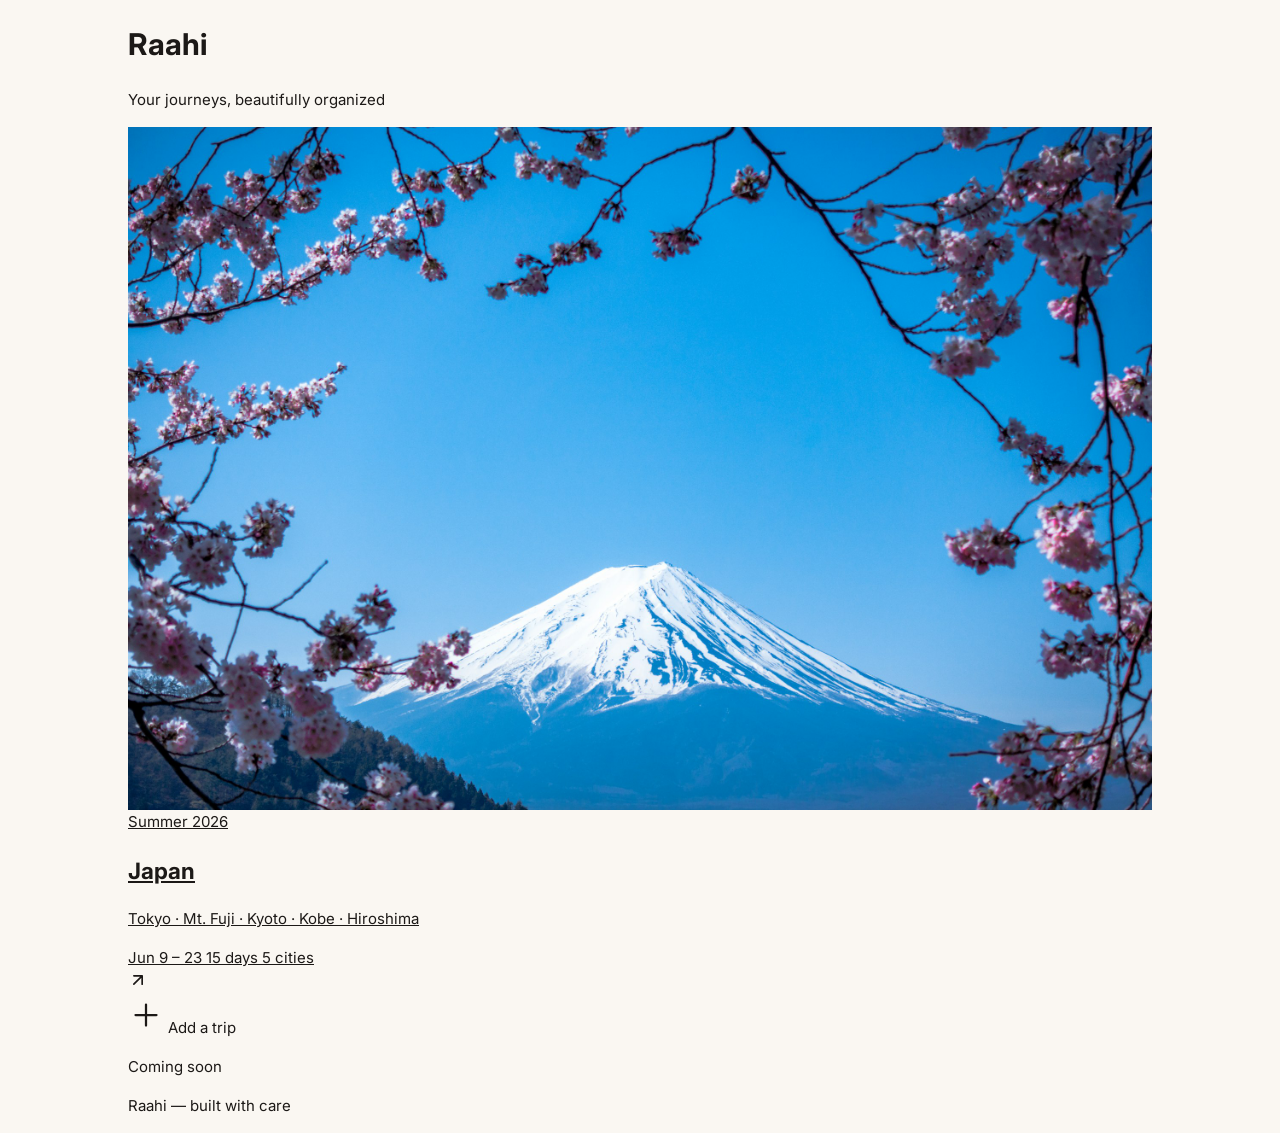
==== commit a5bc43ee: "Add Raahi app icon and PWA manifest Winding path icon with origin/destination dots for favicon, PWA," ====
--- a/index.html
+++ b/index.html
@@ -3,194 +3,70 @@
 <head>
   <meta charset="UTF-8">
   <meta name="viewport" content="width=device-width, initial-scale=1.0, viewport-fit=cover">
-  <title>Japan 2026 — Travel Itinerary</title>
-  <meta name="description" content="Personal travel itinerary for Japan, June 9-23, 2026">
+  <title>Raahi — Your Journeys</title>
+  <meta name="description" content="Beautiful travel itineraries, all in one place.">
   <meta name="theme-color" content="#1a1a2e">
+  <link rel="icon" href="favicon.svg" type="image/svg+xml">
+  <link rel="icon" href="favicon-32.png" sizes="32x32" type="image/png">
+  <link rel="apple-touch-icon" href="apple-touch-icon.png">
+  <link rel="manifest" href="manifest.json">
   <link rel="preconnect" href="https://fonts.googleapis.com">
   <link rel="preconnect" href="https://fonts.gstatic.com" crossorigin>
   <link href="https://fonts.googleapis.com/css2?family=Playfair+Display:wght@400;500;600&family=Inter:wght@400;500;600;700&display=swap" rel="stylesheet">
   <link rel="stylesheet" href="styles.css">
 </head>
-<body>
+<body class="is-landing">
 
-  <header class="hero" id="top">
-    <div class="hero-bg" role="img" aria-label="Mount Fuji at golden hour"></div>
-    <div class="hero-content">
-      <span class="hero-eyebrow">Summer 2026</span>
-      <h1 class="hero-title">Japan</h1>
-      <p class="hero-route">Tokyo &middot; Mt. Fuji &middot; Kyoto &middot; Kobe &middot; Hiroshima</p>
-      <p class="hero-dates">June 9 &ndash; 23 &middot; 15 days &middot; 2 travelers</p>
-      <div class="hero-countdown" id="countdown"></div>
+  <header class="landing-header">
+    <div class="container">
+      <div class="landing-brand">
+        <h1 class="landing-logo">Raahi</h1>
+        <p class="landing-tagline">Your journeys, beautifully organized</p>
+      </div>
     </div>
-    <nav class="hero-nav" aria-label="Jump to section">
-      <a href="#itinerary">Itinerary</a>
-      <a href="#bookings">Bookings</a>
-      <a href="#map">Map</a>
-      <a href="#ask">Ask</a>
-    </nav>
   </header>
 
-  <main>
+  <main class="landing-main">
+    <div class="container">
+      <div class="trips-grid">
 
-    <section class="section route-section" id="overview">
-      <div class="container">
-        <div class="route-hero-layout">
-          <div class="route-info">
-            <span class="label">The Route</span>
-            <h2 class="route-heading">Big-city arrival, mountain reset, Kansai culture, coastal history.</h2>
-            <div class="route-strip" id="route-strip"></div>
+        <a href="japan.html" class="trip-tile">
+          <div class="trip-tile-img">
+            <img src="hero.jpg" alt="Mount Fuji at golden hour">
           </div>
-          <div class="route-map-embed">
-            <iframe
-              id="overview-map"
-              title="Japan route overview"
-              src="https://maps.google.com/maps?q=Kyoto,+Japan&t=m&z=6&output=embed&iwloc=near"
-              loading="lazy"
-              referrerpolicy="no-referrer-when-downgrade"
-              allowfullscreen
-            ></iframe>
+          <div class="trip-tile-overlay"></div>
+          <div class="trip-tile-content">
+            <span class="trip-tile-season">Summer 2026</span>
+            <h2 class="trip-tile-name">Japan</h2>
+            <p class="trip-tile-route">Tokyo · Mt. Fuji · Kyoto · Kobe · Hiroshima</p>
+            <div class="trip-tile-meta">
+              <span>Jun 9 – 23</span>
+              <span>15 days</span>
+              <span>5 cities</span>
+            </div>
+          </div>
+          <div class="trip-tile-arrow">
+            <svg width="20" height="20" viewBox="0 0 24 24" fill="none" stroke="currentColor" stroke-width="2" stroke-linecap="round" stroke-linejoin="round"><path d="M7 17L17 7M17 7H7M17 7v10"/></svg>
+          </div>
+        </a>
+
+        <div class="trip-tile trip-tile-placeholder">
+          <div class="trip-tile-placeholder-inner">
+            <svg width="36" height="36" viewBox="0 0 24 24" fill="none" stroke="currentColor" stroke-width="1.5" stroke-linecap="round"><path d="M12 5v14M5 12h14"/></svg>
+            <span>Add a trip</span>
+            <p>Coming soon</p>
           </div>
         </div>
+
       </div>
-    </section>
-
-    <section class="section itinerary-section" id="itinerary">
-      <div class="container">
-        <div class="section-intro">
-          <span class="label">Day by Day</span>
-          <h2>Itinerary</h2>
-        </div>
-        <div class="filter-bar" id="filter-bar" role="group" aria-label="Filter days">
-          <button class="filter-btn active" data-filter="all">All</button>
-          <button class="filter-btn" data-filter="travel">Travel</button>
-          <button class="filter-btn" data-filter="explore">Explore</button>
-          <button class="filter-btn" data-filter="flexible">Flexible</button>
-        </div>
-        <div class="day-list" id="day-list"></div>
-      </div>
-    </section>
-
-    <section class="section bookings-section" id="bookings">
-      <div class="container">
-        <div class="section-intro">
-          <span class="label">Confirmations</span>
-          <h2>Bookings</h2>
-        </div>
-        <div class="booking-grid" id="booking-grid"></div>
-      </div>
-    </section>
-
-    <section class="section map-section" id="map">
-      <div class="container">
-        <div class="section-intro">
-          <span class="label">Navigation</span>
-          <h2>Maps &amp; Directions</h2>
-          <p class="section-desc">Open each stop in Google Maps for walking routes, transit, and nearby spots.</p>
-        </div>
-        <div class="map-content">
-          <div class="map-links" id="map-links"></div>
-          <div class="map-frame">
-            <iframe
-              id="map-iframe"
-              title="Japan cities map"
-              src="https://maps.google.com/maps?q=Kyoto,+Japan&t=m&z=7&output=embed&iwloc=near"
-              loading="lazy"
-              referrerpolicy="no-referrer-when-downgrade"
-              allowfullscreen
-            ></iframe>
-          </div>
-        </div>
-      </div>
-    </section>
-
-    <section class="section add-section" id="add">
-      <div class="container">
-        <div class="add-card">
-          <div class="section-intro">
-            <span class="label">Quick Add</span>
-            <h2>Add an activity</h2>
-          </div>
-          <form class="add-form" id="add-form">
-            <div class="form-row">
-              <label>
-                <span>Day</span>
-                <select id="add-day" name="day" required></select>
-              </label>
-              <label class="form-grow">
-                <span>Activity</span>
-                <input id="add-title" name="title" type="text" placeholder="Temple visit, dinner, museum..." required>
-              </label>
-            </div>
-            <label>
-              <span>Notes (optional)</span>
-              <textarea id="add-notes" name="notes" rows="2" placeholder="Time, neighborhood, booking link..."></textarea>
-            </label>
-            <button type="submit" class="btn btn-primary">Add to itinerary</button>
-          </form>
-        </div>
-      </div>
-    </section>
-
-    <section class="section ask-section" id="ask">
-      <div class="container">
-        <div class="ask-card">
-          <div class="section-intro">
-            <span class="label">Assistant</span>
-            <h2>Ask about the trip</h2>
-            <p class="section-desc">Try: "When do we check into Kyoto?", "Which days are flexible?", "What's the Hiroshima confirmation?"</p>
-          </div>
-          <form class="ask-form" id="ask-form">
-            <input id="ask-input" type="text" placeholder="Ask anything about the itinerary..." aria-label="Ask about the trip">
-            <button type="submit" class="btn btn-primary">Ask</button>
-          </form>
-          <div class="ask-answer" id="ask-answer" aria-live="polite">
-            Ask about hotels, flights, activities, confirmations, or which days have open time.
-          </div>
-        </div>
-      </div>
-    </section>
-
-    <section class="section notify-section">
-      <div class="container">
-        <div class="notify-card">
-          <div>
-            <span class="label">Reminders</span>
-            <h3>Get notified before events</h3>
-            <p>Enable browser notifications for check-ins, flights, and upcoming activities.</p>
-          </div>
-          <div class="notify-actions">
-            <button id="notify-btn" class="btn btn-outline">Enable notifications</button>
-            <span class="notify-status" id="notify-status"></span>
-          </div>
-        </div>
-      </div>
-    </section>
-
+    </div>
   </main>
 
-  <nav class="mobile-nav" aria-label="Quick navigation">
-    <a href="#overview" class="mnav-item active" data-section="overview">
-      <svg width="20" height="20" viewBox="0 0 24 24" fill="none" stroke="currentColor" stroke-width="1.8" stroke-linecap="round" stroke-linejoin="round"><circle cx="12" cy="12" r="10"/><path d="m16.24 7.76-2.12 6.36-6.36 2.12 2.12-6.36z"/></svg>
-      <span>Route</span>
-    </a>
-    <a href="#itinerary" class="mnav-item" data-section="itinerary">
-      <svg width="20" height="20" viewBox="0 0 24 24" fill="none" stroke="currentColor" stroke-width="1.8" stroke-linecap="round" stroke-linejoin="round"><rect x="3" y="4" width="18" height="18" rx="2"/><path d="M16 2v4M8 2v4M3 10h18"/></svg>
-      <span>Days</span>
-    </a>
-    <a href="#bookings" class="mnav-item" data-section="bookings">
-      <svg width="20" height="20" viewBox="0 0 24 24" fill="none" stroke="currentColor" stroke-width="1.8" stroke-linecap="round" stroke-linejoin="round"><path d="M2 9a3 3 0 0 1 0 6v2a2 2 0 0 0 2 2h16a2 2 0 0 0 2-2v-2a3 3 0 0 1 0-6V7a2 2 0 0 0-2-2H4a2 2 0 0 0-2 2Z"/><path d="M13 5v2m0 10v2m0-8v2"/></svg>
-      <span>Bookings</span>
-    </a>
-    <a href="#map" class="mnav-item" data-section="map">
-      <svg width="20" height="20" viewBox="0 0 24 24" fill="none" stroke="currentColor" stroke-width="1.8" stroke-linecap="round" stroke-linejoin="round"><path d="M20 10c0 6-8 12-8 12s-8-6-8-12a8 8 0 0 1 16 0Z"/><circle cx="12" cy="10" r="3"/></svg>
-      <span>Map</span>
-    </a>
-    <a href="#ask" class="mnav-item" data-section="ask">
-      <svg width="20" height="20" viewBox="0 0 24 24" fill="none" stroke="currentColor" stroke-width="1.8" stroke-linecap="round" stroke-linejoin="round"><path d="M7.9 20A9 9 0 1 0 4 16.1L2 22Z"/></svg>
-      <span>Ask</span>
-    </a>
-  </nav>
+  <footer class="landing-footer">
+    <div class="container">
+      <p>Raahi — built with care</p>
+    </div>
+  </footer>
 
-  <script src="app.js"></script>
 </body>
 </html>
--- a/styles.css
+++ b/styles.css
@@ -127,7 +127,7 @@
   position: absolute;
   inset: 0;
   background:
-    url('https://images.unsplash.com/photo-1490806843957-31f4c9a91c65?auto=format&fit=crop&w=2400&q=80')
+    url('./hero.jpg')
     center / cover no-repeat,
     linear-gradient(170deg, #1a1a2e 0%, #2d1b4e 20%, #3a2d5c 35%, #4a6741 55%, #3d5a3a 70%, #1e3a2e 100%);
   transform: scale(1.03);
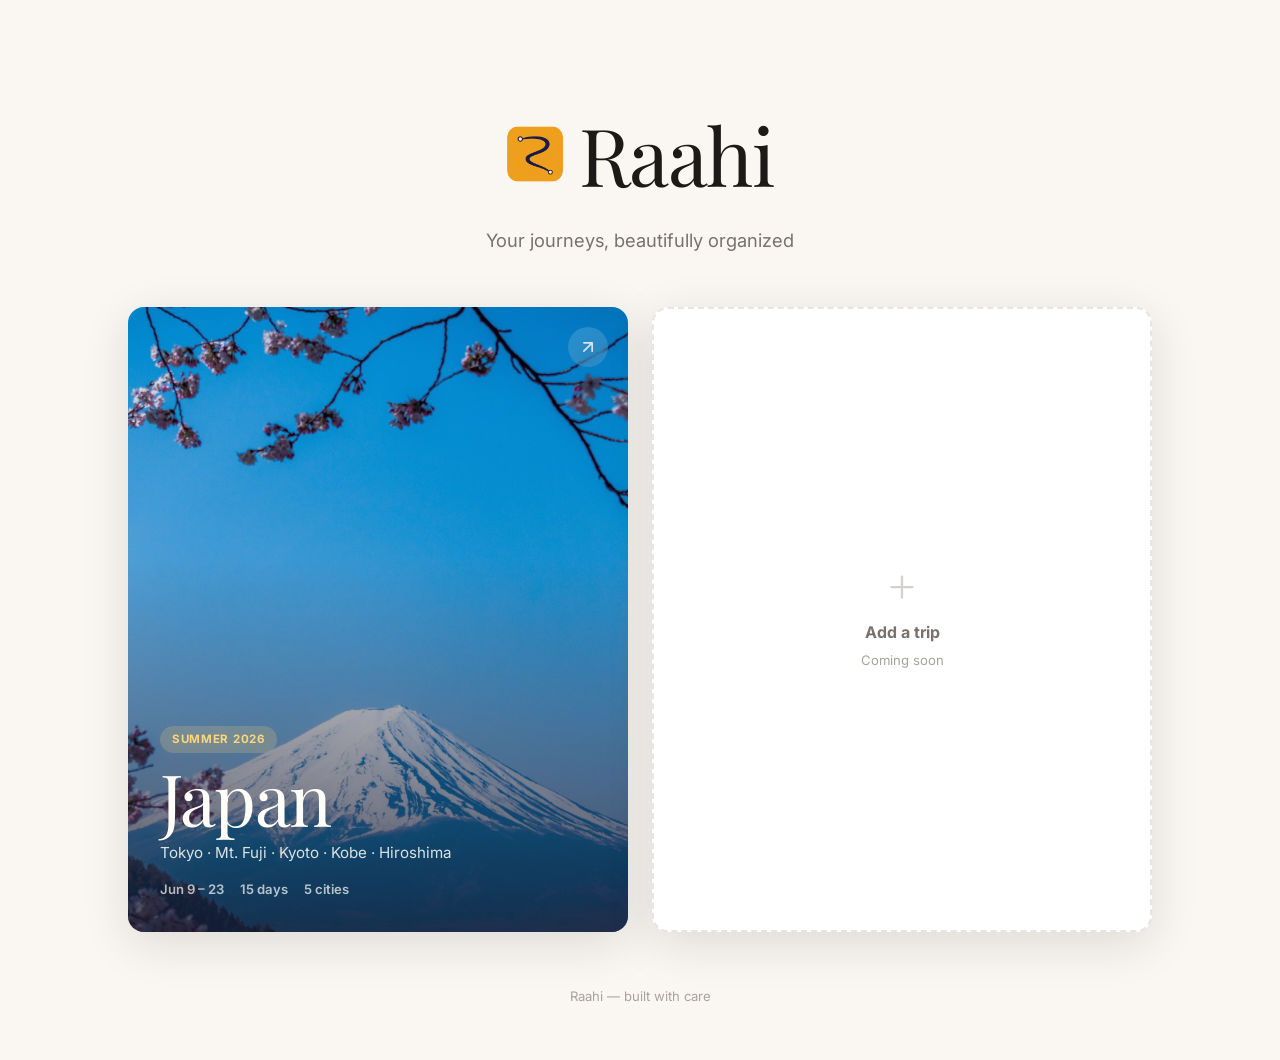
==== commit f7de9504: "Update icon to amber/gold variant and add to app UI Inverted color scheme (amber background, navy pa" ====
--- a/index.html
+++ b/index.html
@@ -20,7 +20,10 @@
   <header class="landing-header">
     <div class="container">
       <div class="landing-brand">
-        <h1 class="landing-logo">Raahi</h1>
+        <div class="landing-logo-row">
+          <img src="icon-192.png" alt="" class="brand-icon brand-icon-lg">
+          <h1 class="landing-logo">Raahi</h1>
+        </div>
         <p class="landing-tagline">Your journeys, beautifully organized</p>
       </div>
     </div>
--- a/styles.css
+++ b/styles.css
@@ -21,15 +21,6 @@
   --bamboo-light: #f0f5e8;
   --teal: #0d6e6e;
   --teal-light: #e6f5f5;
-  --sakura: #e8a0b4;
-
-  /* City colors */
-  --c-tokyo: var(--indigo);
-  --c-fuji: var(--bamboo);
-  --c-kyoto: var(--vermillion);
-  --c-kobe: var(--gold);
-  --c-hiroshima: var(--teal);
-  --c-transit: var(--ink-muted);
 
   --font-serif: 'Playfair Display', Georgia, 'Times New Roman', serif;
   --font-sans: 'Inter', system-ui, -apple-system, 'Segoe UI', sans-serif;
@@ -47,7 +38,7 @@
 
 html {
   scroll-behavior: smooth;
-  scroll-padding-top: 24px;
+  scroll-padding-top: 80px;
   -webkit-text-size-adjust: 100%;
 }
 
@@ -112,73 +103,364 @@
   font-size: 0.92rem;
 }
 
-/* ===== HERO ===== */
-.hero {
+/* ================================================
+   LANDING PAGE
+   ================================================ */
+
+.is-landing {
+  display: flex;
+  flex-direction: column;
+  min-height: 100vh;
+}
+
+.landing-header {
+  padding: clamp(48px, 10vh, 120px) 0 clamp(24px, 4vh, 48px);
+}
+
+.landing-brand {
+  text-align: center;
+}
+
+.brand-icon {
+  display: inline-block;
+  border-radius: 20%;
+  flex-shrink: 0;
+}
+
+.brand-icon-lg {
+  width: 56px;
+  height: 56px;
+}
+
+.brand-icon-sm {
+  width: 28px;
+  height: 28px;
+  border-radius: 22%;
+}
+
+.brand-icon-hero {
+  width: 24px;
+  height: 24px;
+  border-radius: 22%;
+}
+
+.landing-logo-row {
+  display: flex;
+  align-items: center;
+  justify-content: center;
+  gap: 16px;
+}
+
+.landing-logo {
+  margin: 0;
+  font-family: var(--font-serif);
+  font-size: clamp(3rem, 8vw, 5rem);
+  font-weight: 400;
+  letter-spacing: -0.02em;
+  color: var(--ink);
+}
+
+.landing-tagline {
+  margin: 8px 0 0;
+  color: var(--ink-muted);
+  font-size: clamp(0.95rem, 2vw, 1.15rem);
+}
+
+.landing-main {
+  flex: 1;
+}
+
+/* Trip Grid */
+.trips-grid {
+  display: grid;
+  grid-template-columns: repeat(auto-fill, minmax(340px, 1fr));
+  gap: 24px;
+  margin-top: 16px;
+}
+
+/* Trip Tile */
+.trip-tile {
   position: relative;
-  display: grid;
-  grid-template-rows: auto 1fr;
-  min-height: 70vh;
-  padding: clamp(16px, 3vw, 32px) clamp(18px, 5vw, 64px) clamp(28px, 4vw, 48px);
+  display: block;
+  border-radius: var(--radius-lg);
+  overflow: hidden;
+  aspect-ratio: 4 / 5;
+  text-decoration: none;
+  color: #fffdf8;
+  box-shadow: var(--shadow-lg);
+  transition: transform var(--transition), box-shadow var(--transition);
+}
+
+.trip-tile:hover {
+  transform: translateY(-4px);
+  box-shadow: 0 20px 60px rgba(28,25,23,.18);
+}
+
+.trip-tile-img {
+  position: absolute;
+  inset: 0;
+}
+
+.trip-tile-img img {
+  width: 100%;
+  height: 100%;
+  object-fit: cover;
+  object-position: center 30%;
+}
+
+.trip-tile-overlay {
+  position: absolute;
+  inset: 0;
+  background: linear-gradient(
+    180deg,
+    rgba(26,26,46,.1) 0%,
+    rgba(26,26,46,.15) 40%,
+    rgba(26,26,46,.75) 100%
+  );
+}
+
+.trip-tile-content {
+  position: absolute;
+  bottom: 0;
+  left: 0;
+  right: 0;
+  padding: clamp(20px, 4vw, 32px);
+  z-index: 1;
+}
+
+.trip-tile-season {
+  display: inline-block;
+  margin-bottom: 10px;
+  padding: 4px 12px;
+  border-radius: 999px;
+  background: rgba(255,213,120,.2);
+  color: #ffd578;
+  font-size: 0.72rem;
+  font-weight: 700;
+  letter-spacing: 0.06em;
+  text-transform: uppercase;
+  backdrop-filter: blur(8px);
+}
+
+.trip-tile-name {
+  margin: 0;
+  font-family: var(--font-serif);
+  font-size: clamp(2.8rem, 8vw, 4.5rem);
+  font-weight: 400;
+  line-height: 0.95;
+  letter-spacing: -0.02em;
+}
+
+.trip-tile-route {
+  margin: 10px 0 0;
+  font-size: 0.95rem;
+  opacity: .85;
+}
+
+.trip-tile-meta {
+  display: flex;
+  gap: 16px;
+  margin-top: 14px;
+  font-size: 0.82rem;
+  font-weight: 600;
+  opacity: .7;
+}
+
+.trip-tile-arrow {
+  position: absolute;
+  top: 20px;
+  right: 20px;
+  display: flex;
+  align-items: center;
+  justify-content: center;
+  width: 40px;
+  height: 40px;
+  border-radius: 50%;
+  background: rgba(255,253,248,.15);
+  color: rgba(255,253,248,.8);
+  backdrop-filter: blur(12px);
+  z-index: 1;
+  transition: background var(--transition);
+}
+
+.trip-tile:hover .trip-tile-arrow {
+  background: rgba(255,253,248,.3);
+}
+
+/* Add Trip Placeholder */
+.trip-tile-placeholder {
+  display: flex;
+  align-items: center;
+  justify-content: center;
+  border: 2px dashed var(--border);
+  border-radius: var(--radius-lg);
+  background: var(--bg-card);
+  cursor: default;
+  aspect-ratio: 4 / 5;
+}
+
+.trip-tile-placeholder-inner {
+  text-align: center;
+  color: var(--ink-faint);
+}
+
+.trip-tile-placeholder-inner svg {
+  margin-bottom: 8px;
+  opacity: .5;
+}
+
+.trip-tile-placeholder-inner span {
+  display: block;
+  font-weight: 700;
+  font-size: 1rem;
+  color: var(--ink-muted);
+}
+
+.trip-tile-placeholder-inner p {
+  margin: 4px 0 0;
+  font-size: 0.82rem;
+}
+
+/* Landing Footer */
+.landing-footer {
+  padding: 40px 0;
+  text-align: center;
+  color: var(--ink-faint);
+  font-size: 0.82rem;
+}
+
+/* ================================================
+   TRIP PAGE — STICKY NAV
+   ================================================ */
+
+.sticky-nav {
+  position: fixed;
+  top: 0;
+  left: 0;
+  right: 0;
+  z-index: 200;
+  background: rgba(250,247,242,.92);
+  backdrop-filter: blur(20px) saturate(1.6);
+  -webkit-backdrop-filter: blur(20px) saturate(1.6);
+  border-bottom: 1px solid var(--border);
+  transform: translateY(-100%);
+  opacity: 0;
+  transition: transform 300ms ease, opacity 300ms ease;
+  pointer-events: none;
+}
+
+.sticky-nav.visible {
+  transform: translateY(0);
+  opacity: 1;
+  pointer-events: auto;
+}
+
+.sticky-nav-inner {
+  display: flex;
+  align-items: center;
+  justify-content: space-between;
+  height: 56px;
+}
+
+.sticky-brand {
+  display: flex;
+  align-items: center;
+  gap: 10px;
+  font-family: var(--font-serif);
+  font-size: 1.3rem;
+  font-weight: 500;
+  text-decoration: none;
+  color: var(--ink);
+}
+
+.sticky-links {
+  display: flex;
+  gap: 4px;
+}
+
+.snav-link {
+  padding: 6px 14px;
+  border-radius: 999px;
+  font-size: 0.82rem;
+  font-weight: 600;
+  text-decoration: none;
+  color: var(--ink-muted);
+  transition: all var(--transition);
+}
+
+.snav-link:hover {
+  background: var(--bg-section);
+  color: var(--ink);
+}
+
+.snav-link.active {
+  background: var(--ink);
+  color: #fffdf8;
+}
+
+/* ================================================
+   TRIP PAGE — HERO
+   ================================================ */
+
+.trip-hero {
+  position: relative;
+  display: flex;
+  align-items: flex-end;
+  min-height: 50vh;
+  padding: clamp(24px, 4vw, 48px) 0;
   overflow: hidden;
   color: #fffdf8;
 }
 
-.hero-bg {
+.trip-hero-bg {
   position: absolute;
   inset: 0;
   background:
     url('./hero.jpg')
-    center / cover no-repeat,
-    linear-gradient(170deg, #1a1a2e 0%, #2d1b4e 20%, #3a2d5c 35%, #4a6741 55%, #3d5a3a 70%, #1e3a2e 100%);
+    center 25% / cover no-repeat,
+    linear-gradient(170deg, #1a1a2e 0%, #2d1b4e 20%, #4a6741 55%, #1e3a2e 100%);
   transform: scale(1.03);
-  will-change: transform;
-}
-
-.hero::after {
-  content: '';
+}
+
+.trip-hero-overlay {
   position: absolute;
   inset: 0;
   background:
-    linear-gradient(180deg, rgba(26,26,46,.55) 0%, rgba(26,26,46,.25) 40%, rgba(26,26,46,.65) 100%),
-    linear-gradient(90deg, rgba(26,26,46,.6) 0%, transparent 60%);
-  pointer-events: none;
-}
-
-.hero > * { position: relative; z-index: 1; }
-
-.hero-nav {
-  display: flex;
-  justify-content: flex-end;
+    linear-gradient(180deg, rgba(26,26,46,.4) 0%, rgba(26,26,46,.2) 30%, rgba(26,26,46,.7) 100%),
+    linear-gradient(90deg, rgba(26,26,46,.5) 0%, transparent 60%);
+}
+
+.trip-hero-content {
+  position: relative;
+  z-index: 1;
+  width: min(1120px, 100%);
+  margin: 0 auto;
+  padding: 0 clamp(16px, 4vw, 48px);
+}
+
+.back-link {
+  display: inline-flex;
+  align-items: center;
   gap: 6px;
-  align-self: start;
-}
-
-.hero-nav a {
-  padding: 9px 16px;
-  border: 1px solid rgba(255,253,248,.22);
+  margin-bottom: 24px;
+  padding: 6px 14px 6px 10px;
   border-radius: 999px;
-  background: rgba(255,253,248,.1);
-  color: rgba(255,253,248,.9);
-  font-size: 0.85rem;
-  font-weight: 500;
+  background: rgba(255,253,248,.12);
+  color: rgba(255,253,248,.8);
+  font-size: 0.82rem;
+  font-weight: 600;
   text-decoration: none;
   backdrop-filter: blur(12px);
-  transition: background var(--transition), border-color var(--transition);
-}
-
-.hero-nav a:hover {
-  background: rgba(255,253,248,.2);
-  border-color: rgba(255,253,248,.4);
-}
-
-.hero-content {
-  align-self: center;
-  max-width: 700px;
+  transition: background var(--transition);
+}
+
+.back-link:hover {
+  background: rgba(255,253,248,.22);
 }
 
 .hero-eyebrow {
   display: inline-block;
-  margin-bottom: 16px;
+  margin-bottom: 14px;
   padding: 5px 14px;
   border-radius: 999px;
   background: rgba(255,213,120,.18);
@@ -193,294 +475,210 @@
 .hero-title {
   margin: 0;
   font-family: var(--font-serif);
-  font-size: clamp(4rem, 12vw, 9rem);
+  font-size: clamp(3.5rem, 10vw, 7rem);
   font-weight: 400;
   line-height: 0.9;
   letter-spacing: -0.02em;
 }
 
 .hero-route {
-  margin: 20px 0 0;
-  font-size: clamp(1rem, 2.5vw, 1.3rem);
+  margin: 16px 0 0;
+  font-size: clamp(0.95rem, 2vw, 1.2rem);
   font-weight: 400;
   letter-spacing: 0.02em;
   opacity: .85;
 }
 
 .hero-dates {
-  margin: 8px 0 0;
-  font-size: 0.9rem;
-  opacity: .65;
+  margin: 6px 0 0;
+  font-size: 0.88rem;
+  opacity: .6;
 }
 
 .hero-countdown {
   display: inline-flex;
   align-items: center;
   gap: 8px;
-  margin-top: 24px;
+  margin-top: 20px;
   padding: 8px 18px;
   border-radius: 999px;
   background: rgba(255,253,248,.12);
-  font-size: 0.88rem;
+  font-size: 0.86rem;
   font-weight: 600;
   backdrop-filter: blur(12px);
 }
 
-.hero-stats {
-  display: grid;
-  grid-template-columns: repeat(4, 1fr);
-  gap: 1px;
-  align-self: end;
-  border-radius: var(--radius);
-  overflow: hidden;
-  background: rgba(255,253,248,.12);
-  backdrop-filter: blur(16px);
-}
-
-.stat {
-  display: flex;
-  flex-direction: column;
-  gap: 4px;
-  padding: clamp(14px, 2vw, 22px);
-  background: rgba(26,26,46,.3);
-}
-
-.stat-val {
-  font-family: var(--font-serif);
-  font-size: clamp(1.8rem, 4vw, 3.2rem);
-  line-height: 1;
-}
-
-.stat-lbl {
-  font-size: 0.82rem;
-  opacity: .7;
-  text-transform: lowercase;
-}
-
-/* ===== ROUTE STRIP ===== */
+/* ================================================
+   ROUTE — CITY NAVIGATION
+   ================================================ */
+
 .route-section {
   background: var(--bg);
 }
 
-.route-strip {
+.city-nav-grid {
   display: grid;
-  grid-template-columns: repeat(6, 1fr);
-  gap: 4px;
-  margin-top: 32px;
-}
-
-.route-stop {
+  grid-template-columns: repeat(auto-fill, minmax(180px, 1fr));
+  gap: 12px;
+  margin-top: 28px;
+}
+
+.city-card {
   position: relative;
-  padding: 20px 14px 16px;
-  border-radius: var(--radius);
+  display: flex;
+  align-items: flex-start;
+  gap: 12px;
+  padding: 18px 16px;
+  border: 1px solid var(--border);
+  border-radius: var(--radius-lg);
   background: var(--bg-card);
-  border: 1px solid var(--border);
-  text-align: center;
-  transition: transform var(--transition), box-shadow var(--transition);
-}
-
-.route-stop:hover {
-  transform: translateY(-2px);
+  cursor: pointer;
+  text-align: left;
+  transition: transform var(--transition), box-shadow var(--transition), border-color var(--transition);
+}
+
+.city-card:hover {
+  transform: translateY(-3px);
   box-shadow: var(--shadow);
-}
-
-.route-stop::before {
+  border-color: var(--city-color);
+}
+
+.city-card::after {
   content: '';
+  position: absolute;
+  top: 0;
+  left: 0;
+  right: 0;
+  height: 3px;
+  border-radius: var(--radius-lg) var(--radius-lg) 0 0;
+  background: var(--city-color);
+  opacity: 0;
+  transition: opacity var(--transition);
+}
+
+.city-card:hover::after {
+  opacity: 1;
+}
+
+.city-emoji {
+  font-size: 1.6rem;
+  line-height: 1;
+  flex-shrink: 0;
+  margin-top: 2px;
+}
+
+.city-card-info {
+  min-width: 0;
+}
+
+.city-card-info h3 {
+  margin: 0;
+  font-size: 1rem;
+  font-weight: 700;
+  color: var(--ink);
+}
+
+.city-dates {
   display: block;
-  width: 12px;
-  height: 12px;
-  margin: 0 auto 12px;
+  margin-top: 2px;
+  font-size: 0.78rem;
+  color: var(--ink-muted);
+}
+
+.city-meta {
+  display: inline-block;
+  margin-top: 6px;
+  padding: 2px 8px;
+  border-radius: 999px;
+  background: var(--city-bg);
+  color: var(--city-color);
+  font-size: 0.68rem;
+  font-weight: 700;
+}
+
+.city-hotel {
+  display: block;
+  margin-top: 6px;
+  font-size: 0.72rem;
+  color: var(--ink-faint);
+  white-space: nowrap;
+  overflow: hidden;
+  text-overflow: ellipsis;
+}
+
+.city-map-link {
+  position: absolute;
+  top: 12px;
+  right: 12px;
+  display: flex;
+  align-items: center;
+  justify-content: center;
+  width: 30px;
+  height: 30px;
   border-radius: 50%;
-  background: var(--stop-color, var(--ink-muted));
-}
-
-.route-stop .stop-city {
-  display: block;
-  font-weight: 700;
-  font-size: 0.88rem;
-  color: var(--ink);
-}
-
-.route-stop .stop-dates {
-  display: block;
-  margin-top: 4px;
-  font-size: 0.76rem;
-  color: var(--ink-muted);
-}
-
-.route-stop .stop-nights {
-  display: inline-block;
-  margin-top: 8px;
-  padding: 3px 10px;
-  border-radius: 999px;
-  background: var(--stop-bg, var(--bg-section));
-  color: var(--stop-color, var(--ink-muted));
-  font-size: 0.7rem;
-  font-weight: 700;
-}
-
-.route-connector {
-  display: flex;
-  align-items: center;
-  justify-content: center;
-  color: var(--ink-faint);
-  font-size: 1.2rem;
-}
-
-/* ===== ROUTE + MAP HERO LAYOUT ===== */
-.route-hero-layout {
-  display: grid;
-  grid-template-columns: 1fr 1.4fr;
-  gap: 40px;
-  align-items: start;
-}
-
-.route-heading {
-  margin: 0 0 28px !important;
-  font-size: clamp(1.4rem, 3vw, 2.2rem) !important;
-}
-
-.route-info .route-strip {
-  grid-template-columns: repeat(3, 1fr);
-  margin-top: 0;
-}
-
-.route-map-embed {
-  border-radius: var(--radius-lg);
-  overflow: hidden;
-  border: 1px solid var(--border);
-  box-shadow: var(--shadow-lg);
-}
-
-.route-map-embed iframe {
-  display: block;
-  width: 100%;
-  min-height: 480px;
-  border: none;
-}
-
-/* ===== TODAY BADGE ===== */
-.day-card.is-today {
-  border: 2px solid var(--vermillion);
-  box-shadow: 0 0 0 3px var(--vermillion-light), var(--shadow);
-}
-
-.today-badge {
-  display: inline-flex;
-  align-items: center;
-  gap: 5px;
-  padding: 3px 10px;
-  border-radius: 999px;
-  background: var(--vermillion);
+  background: var(--city-bg);
+  color: var(--city-color);
+  transition: all var(--transition);
+}
+
+.city-map-link:hover {
+  background: var(--city-color);
   color: #fff;
-  font-size: 0.68rem;
-  font-weight: 800;
-  text-transform: uppercase;
-  letter-spacing: 0.05em;
-  animation: pulse 2s ease-in-out infinite;
-}
-
-@keyframes pulse {
-  0%, 100% { opacity: 1; }
-  50% { opacity: .7; }
-}
-
-.day-card.is-next {
-  border: 2px solid var(--gold);
-  box-shadow: 0 0 0 3px var(--gold-light), var(--shadow-sm);
-}
-
-.next-badge {
-  display: inline-flex;
-  align-items: center;
-  gap: 5px;
-  padding: 3px 10px;
-  border-radius: 999px;
-  background: var(--gold);
-  color: #fff;
-  font-size: 0.68rem;
-  font-weight: 800;
-  text-transform: uppercase;
-  letter-spacing: 0.05em;
-}
-
-/* ===== FILTER BAR ===== */
-.filter-bar {
-  display: flex;
-  gap: 6px;
-  margin: 24px 0;
-  padding: 4px;
-  border-radius: 999px;
-  background: var(--bg-section);
-  width: fit-content;
-}
-
-.filter-btn {
-  padding: 8px 18px;
-  border: none;
-  border-radius: 999px;
-  background: transparent;
-  color: var(--ink-muted);
-  font-size: 0.82rem;
-  font-weight: 600;
-  cursor: pointer;
-  transition: all var(--transition);
-}
-
-.filter-btn.active {
-  background: var(--bg-card);
-  color: var(--ink);
-  box-shadow: var(--shadow-sm);
-}
-
-.filter-btn:hover:not(.active) {
-  color: var(--ink);
-}
-
-/* ===== DAY CARDS ===== */
+}
+
+.city-map-link svg {
+  width: 14px;
+  height: 14px;
+}
+
+/* ================================================
+   DAY CARDS — UNIFORM + EXPANDABLE
+   ================================================ */
+
 .day-list {
   display: grid;
-  gap: 12px;
+  gap: 8px;
 }
 
 .day-card {
   display: grid;
-  grid-template-columns: 100px 1fr;
+  grid-template-columns: 72px 1fr;
   border: 1px solid var(--border);
   border-radius: var(--radius-lg);
   background: var(--bg-card);
   overflow: hidden;
   box-shadow: var(--shadow-sm);
-  transition: box-shadow var(--transition);
+  cursor: pointer;
+  transition: box-shadow var(--transition), border-color var(--transition);
 }
 
 .day-card:hover {
   box-shadow: var(--shadow);
 }
 
-.day-card.hidden { display: none; }
-
+/* Date Rail */
 .day-rail {
   display: flex;
   flex-direction: column;
   align-items: center;
-  justify-content: start;
-  gap: 4px;
-  padding: 20px 12px;
+  justify-content: center;
+  gap: 2px;
+  padding: 14px 8px;
   background: var(--city-color, var(--indigo));
   color: #fffdf8;
   text-align: center;
+  min-height: 72px;
 }
 
 .day-rail .day-num {
   font-family: var(--font-serif);
-  font-size: 2rem;
+  font-size: 1.5rem;
   font-weight: 500;
   line-height: 1;
 }
 
 .day-rail .day-weekday {
-  font-size: 0.72rem;
+  font-size: 0.65rem;
   font-weight: 700;
   text-transform: uppercase;
   letter-spacing: 0.05em;
@@ -488,57 +686,113 @@
 }
 
 .day-rail .day-month {
-  font-size: 0.7rem;
+  font-size: 0.62rem;
   opacity: .6;
 }
 
-.day-body {
-  padding: 18px 20px;
+/* Summary (always visible) */
+.day-content {
   display: grid;
-  gap: 14px;
+  min-width: 0;
+}
+
+.day-summary {
+  display: flex;
+  align-items: center;
+  justify-content: space-between;
+  gap: 12px;
+  padding: 14px 18px;
+  min-height: 72px;
 }
 
 .day-header {
   display: flex;
-  justify-content: space-between;
-  align-items: start;
-  gap: 12px;
+  align-items: center;
+  gap: 10px;
+  min-width: 0;
+  flex: 1;
 }
 
 .day-title {
   margin: 0;
-  font-size: 1.15rem;
+  font-size: 0.95rem;
   font-weight: 700;
   color: var(--ink);
+  white-space: nowrap;
+  overflow: hidden;
+  text-overflow: ellipsis;
 }
 
 .day-city-pill {
   flex-shrink: 0;
-  padding: 4px 12px;
+  padding: 3px 10px;
   border-radius: 999px;
-  background: var(--city-bg, var(--indigo-light));
-  color: var(--city-color, var(--indigo));
-  font-size: 0.72rem;
+  font-size: 0.68rem;
   font-weight: 700;
   text-transform: uppercase;
   letter-spacing: 0.03em;
 }
 
-.day-grid {
+.day-preview {
+  display: flex;
+  align-items: center;
+  gap: 10px;
+  flex-shrink: 0;
+}
+
+.preview-text {
+  font-size: 0.78rem;
+  color: var(--ink-muted);
+  white-space: nowrap;
+}
+
+.expand-icon {
+  display: flex;
+  align-items: center;
+  justify-content: center;
+  width: 28px;
+  height: 28px;
+  border-radius: 50%;
+  background: var(--bg-section);
+  flex-shrink: 0;
+  transition: transform 300ms ease, background var(--transition);
+}
+
+.expand-icon svg {
+  width: 16px;
+  height: 16px;
+  color: var(--ink-muted);
+}
+
+.day-card.expanded .expand-icon {
+  transform: rotate(180deg);
+  background: var(--ink);
+}
+
+.day-card.expanded .expand-icon svg {
+  color: #fffdf8;
+}
+
+/* Details (hidden by default) */
+.day-details {
+  display: none;
+  padding: 0 18px 18px;
+  animation: fadeUp 0.3s ease both;
+}
+
+.day-card.expanded .day-details {
+  display: block;
+}
+
+.day-detail-grid {
   display: grid;
-  grid-template-columns: repeat(3, 1fr);
-  gap: 10px;
-}
-
-.day-block {
-  padding: 12px;
-  border: 1px solid var(--border-light);
-  border-radius: var(--radius);
-  background: var(--bg-warm);
-  min-height: 80px;
-}
-
-.day-block h4 {
+  grid-template-columns: 1fr;
+  gap: 16px;
+  padding-top: 14px;
+  border-top: 1px solid var(--border-light);
+}
+
+.detail-block h4 {
   margin: 0 0 8px;
   font-size: 0.68rem;
   font-weight: 700;
@@ -547,35 +801,105 @@
   color: var(--ink-muted);
 }
 
-.day-block ul {
+.detail-block ul {
   margin: 0;
   padding: 0;
   list-style: none;
   display: grid;
-  gap: 5px;
-}
-
-.day-block li {
+  gap: 4px;
+}
+
+.detail-block li {
   font-size: 0.85rem;
-  line-height: 1.4;
-  color: var(--ink);
-}
-
-.day-block li.empty {
+  line-height: 1.45;
+  color: var(--ink);
+}
+
+.detail-block li.empty {
   color: var(--ink-faint);
   font-style: italic;
-  font-size: 0.82rem;
-}
-
-.day-block li.added {
+}
+
+.detail-block li.event {
+  color: var(--vermillion);
+  font-weight: 500;
+}
+
+.detail-block li.added {
   padding-left: 10px;
   border-left: 2px solid var(--gold);
 }
 
+/* Activity links */
+.activity-list a {
+  display: inline-flex;
+  align-items: center;
+  gap: 4px;
+  color: var(--ink);
+  text-decoration: none;
+  transition: color var(--transition);
+}
+
+.activity-list a:hover {
+  color: var(--indigo);
+}
+
+.maps-hint {
+  display: inline-flex;
+  opacity: 0;
+  transition: opacity var(--transition);
+}
+
+.activity-list a:hover .maps-hint {
+  opacity: .5;
+}
+
+.maps-hint svg {
+  width: 12px;
+  height: 12px;
+  color: var(--indigo);
+}
+
+/* Detail stay/transport */
+.detail-primary {
+  margin: 0;
+  font-size: 0.9rem;
+  font-weight: 600;
+  color: var(--ink);
+}
+
+.detail-secondary {
+  margin: 3px 0 0;
+  font-size: 0.82rem;
+  color: var(--ink-muted);
+}
+
+.detail-secondary a {
+  color: var(--ink-muted);
+  text-decoration: none;
+  transition: color var(--transition);
+}
+
+.detail-secondary a:hover {
+  color: var(--indigo);
+}
+
+.detail-note {
+  margin: 6px 0 0;
+  padding: 6px 10px;
+  border-radius: 6px;
+  background: var(--gold-light);
+  font-size: 0.78rem;
+  color: var(--gold);
+  font-weight: 600;
+}
+
+/* Day Links */
 .day-links {
   display: flex;
   flex-wrap: wrap;
   gap: 6px;
+  margin-top: 14px;
 }
 
 .day-link {
@@ -604,6 +928,84 @@
   flex-shrink: 0;
 }
 
+/* Today/Tomorrow badges */
+.day-card.is-today {
+  border: 2px solid var(--vermillion);
+  box-shadow: 0 0 0 3px var(--vermillion-light), var(--shadow);
+}
+
+.today-badge {
+  display: inline-flex;
+  align-items: center;
+  padding: 2px 8px;
+  border-radius: 999px;
+  background: var(--vermillion);
+  color: #fff;
+  font-size: 0.62rem;
+  font-weight: 800;
+  text-transform: uppercase;
+  letter-spacing: 0.05em;
+  animation: pulse 2s ease-in-out infinite;
+  flex-shrink: 0;
+}
+
+@keyframes pulse {
+  0%, 100% { opacity: 1; }
+  50% { opacity: .7; }
+}
+
+.day-card.is-next {
+  border: 2px solid var(--gold);
+  box-shadow: 0 0 0 3px var(--gold-light), var(--shadow-sm);
+}
+
+.next-badge {
+  display: inline-flex;
+  align-items: center;
+  padding: 2px 8px;
+  border-radius: 999px;
+  background: var(--gold);
+  color: #fff;
+  font-size: 0.62rem;
+  font-weight: 800;
+  text-transform: uppercase;
+  letter-spacing: 0.05em;
+  flex-shrink: 0;
+}
+
+/* ===== FILTER BAR ===== */
+.filter-bar {
+  display: flex;
+  gap: 6px;
+  margin: 24px 0;
+  padding: 4px;
+  border-radius: 999px;
+  background: var(--bg-section);
+  width: fit-content;
+}
+
+.filter-btn {
+  padding: 8px 18px;
+  border: none;
+  border-radius: 999px;
+  background: transparent;
+  color: var(--ink-muted);
+  font-size: 0.82rem;
+  font-weight: 600;
+  cursor: pointer;
+  transition: all var(--transition);
+}
+
+.filter-btn.active {
+  background: var(--bg-card);
+  color: var(--ink);
+  box-shadow: var(--shadow-sm);
+}
+
+.filter-btn:hover:not(.active) {
+  color: var(--ink);
+}
+
 /* ===== BOOKINGS ===== */
 .booking-grid {
   display: grid;
@@ -714,69 +1116,7 @@
   height: 14px;
 }
 
-/* ===== MAP ===== */
-.map-content {
-  display: grid;
-  grid-template-columns: 280px 1fr;
-  gap: 20px;
-  margin-top: 24px;
-  align-items: start;
-}
-
-.map-links {
-  display: grid;
-  gap: 6px;
-}
-
-.map-link {
-  display: flex;
-  align-items: center;
-  gap: 10px;
-  padding: 12px 16px;
-  border: 1px solid var(--border);
-  border-radius: var(--radius);
-  background: var(--bg-card);
-  color: var(--ink);
-  font-weight: 600;
-  font-size: 0.88rem;
-  text-decoration: none;
-  transition: all var(--transition);
-}
-
-.map-link:hover {
-  background: var(--indigo-light);
-  border-color: var(--indigo);
-  color: var(--indigo);
-}
-
-.map-link .map-dot {
-  width: 10px;
-  height: 10px;
-  border-radius: 50%;
-  flex-shrink: 0;
-}
-
-.map-link svg {
-  margin-left: auto;
-  width: 14px;
-  height: 14px;
-  color: var(--ink-faint);
-}
-
-.map-frame {
-  border-radius: var(--radius-lg);
-  overflow: hidden;
-  border: 1px solid var(--border);
-}
-
-.map-frame iframe {
-  display: block;
-  width: 100%;
-  min-height: 460px;
-  border: none;
-}
-
-/* ===== ADD FORM ===== */
+/* ===== FORMS ===== */
 .add-card, .ask-card {
   border: 1px solid var(--border);
   border-radius: var(--radius-lg);
@@ -838,7 +1178,7 @@
   padding-right: 32px;
 }
 
-/* ===== BUTTONS ===== */
+/* Buttons */
 .btn {
   display: inline-flex;
   align-items: center;
@@ -873,7 +1213,7 @@
   background: var(--bg-section);
 }
 
-/* ===== ASK / QA ===== */
+/* Ask / QA */
 .ask-form {
   display: grid;
   grid-template-columns: 1fr auto;
@@ -893,7 +1233,7 @@
   min-height: 60px;
 }
 
-/* ===== NOTIFICATIONS ===== */
+/* Notifications */
 .notify-card {
   display: flex;
   align-items: center;
@@ -937,11 +1277,7 @@
   -webkit-backdrop-filter: blur(20px) saturate(1.8);
   border-top: 1px solid var(--border);
   padding: 6px 8px calc(6px + env(safe-area-inset-bottom));
-}
-
-.mobile-nav {
-  display: grid;
-  grid-template-columns: repeat(5, 1fr);
+  grid-template-columns: repeat(4, 1fr);
 }
 
 .mnav-item {
@@ -968,31 +1304,27 @@
 
 /* ===== ANIMATIONS ===== */
 @keyframes fadeUp {
-  from { opacity: 0; transform: translateY(16px); }
+  from { opacity: 0; transform: translateY(8px); }
   to { opacity: 1; transform: translateY(0); }
 }
 
 .day-card {
-  animation: fadeUp 0.4s ease both;
-}
-
-.day-card:nth-child(2) { animation-delay: 30ms; }
-.day-card:nth-child(3) { animation-delay: 60ms; }
-.day-card:nth-child(4) { animation-delay: 90ms; }
-.day-card:nth-child(5) { animation-delay: 120ms; }
+  animation: fadeUp 0.3s ease both;
+}
+
+.day-card:nth-child(2) { animation-delay: 20ms; }
+.day-card:nth-child(3) { animation-delay: 40ms; }
+.day-card:nth-child(4) { animation-delay: 60ms; }
+.day-card:nth-child(5) { animation-delay: 80ms; }
 
 /* ===== RESPONSIVE ===== */
 @media (max-width: 1024px) {
-  .map-content {
-    grid-template-columns: 1fr;
-  }
-
-  .map-links {
-    grid-template-columns: repeat(3, 1fr);
-  }
-
   .booking-grid {
     grid-template-columns: repeat(2, 1fr);
+  }
+
+  .city-nav-grid {
+    grid-template-columns: repeat(3, 1fr);
   }
 }
 
@@ -1001,65 +1333,68 @@
     scroll-padding-top: 16px;
   }
 
-  .hero {
-    min-height: 70vh;
-    padding: 14px 18px 18px;
-  }
-
-  .route-hero-layout {
-    grid-template-columns: 1fr;
-  }
-
-  .route-map-embed iframe {
-    min-height: 280px;
-  }
-
-  .hero-nav {
-    justify-content: flex-start;
-    overflow-x: auto;
-    gap: 4px;
-    -ms-overflow-style: none;
-    scrollbar-width: none;
-  }
-
-  .hero-nav::-webkit-scrollbar { display: none; }
-
-  .hero-nav a {
-    font-size: 0.8rem;
-    padding: 7px 12px;
-    white-space: nowrap;
+  .trip-hero {
+    min-height: 55vh;
+    padding: 20px 0;
   }
 
   .hero-title {
-    font-size: clamp(3.5rem, 15vw, 6rem);
-  }
-
-  .hero-stats {
+    font-size: clamp(3rem, 14vw, 5rem);
+  }
+
+  .sticky-nav {
+    display: none !important;
+  }
+
+  .mobile-nav {
+    display: grid;
+  }
+
+  .city-nav-grid {
     grid-template-columns: repeat(2, 1fr);
   }
 
-  .route-strip {
-    grid-template-columns: repeat(3, 1fr);
-    gap: 8px;
-  }
-
-  .route-connector { display: none; }
-
   .day-card {
-    grid-template-columns: 80px 1fr;
+    grid-template-columns: 60px 1fr;
+  }
+
+  .day-rail {
+    padding: 10px 6px;
   }
 
   .day-rail .day-num {
-    font-size: 1.6rem;
-  }
-
-  .day-grid {
-    grid-template-columns: 1fr;
+    font-size: 1.3rem;
+  }
+
+  .day-summary {
+    flex-direction: column;
+    align-items: flex-start;
+    gap: 6px;
+    padding: 12px 14px;
+    min-height: auto;
   }
 
   .day-header {
-    flex-direction: column;
-    gap: 6px;
+    flex-wrap: wrap;
+  }
+
+  .day-title {
+    white-space: normal;
+    font-size: 0.88rem;
+  }
+
+  .day-preview {
+    width: 100%;
+    justify-content: space-between;
+  }
+
+  .preview-text {
+    white-space: normal;
+    font-size: 0.72rem;
+  }
+
+  .day-details {
+    padding: 0 14px 14px;
   }
 
   .booking-grid {
@@ -1072,14 +1407,6 @@
 
   .ask-form {
     grid-template-columns: 1fr;
-  }
-
-  .map-links {
-    grid-template-columns: repeat(2, 1fr);
-  }
-
-  .map-frame iframe {
-    min-height: 320px;
   }
 
   .notify-card {
@@ -1094,30 +1421,49 @@
   main {
     padding-bottom: 80px;
   }
+
+  /* Landing */
+  .trips-grid {
+    grid-template-columns: 1fr;
+  }
+
+  .trip-tile {
+    aspect-ratio: 3 / 4;
+  }
+
+  .landing-logo {
+    font-size: 3rem;
+  }
 }
 
 @media (max-width: 480px) {
   .hero-title {
-    font-size: 3.2rem;
-  }
-
-  .route-strip {
-    grid-template-columns: repeat(2, 1fr);
+    font-size: 2.8rem;
+  }
+
+  .city-nav-grid {
+    grid-template-columns: 1fr 1fr;
+    gap: 8px;
+  }
+
+  .city-card {
+    flex-direction: column;
+    align-items: flex-start;
+    gap: 8px;
+    padding: 14px 12px;
   }
 
   .day-card {
-    grid-template-columns: 1fr;
-  }
-
-  .day-rail {
-    flex-direction: row;
-    justify-content: start;
-    gap: 10px;
-    padding: 12px 16px;
-  }
-
-  .map-links {
-    grid-template-columns: 1fr;
+    grid-template-columns: 50px 1fr;
+  }
+
+  .day-rail .day-num {
+    font-size: 1.1rem;
+  }
+
+  .day-rail .day-weekday,
+  .day-rail .day-month {
+    font-size: 0.58rem;
   }
 }
 
@@ -1130,7 +1476,8 @@
 
 /* ===== PRINT ===== */
 @media print {
-  .hero { min-height: auto; page-break-after: always; }
-  .mobile-nav, .hero-nav, .filter-bar, .add-section, .ask-section, .notify-section { display: none; }
+  .trip-hero { min-height: auto; page-break-after: always; }
+  .mobile-nav, .sticky-nav, .filter-bar, .add-section, .ask-section, .notify-section { display: none; }
   .day-card, .booking-card { break-inside: avoid; box-shadow: none; border: 1px solid #ccc; }
-}
+  .day-details { display: block !important; }
+}
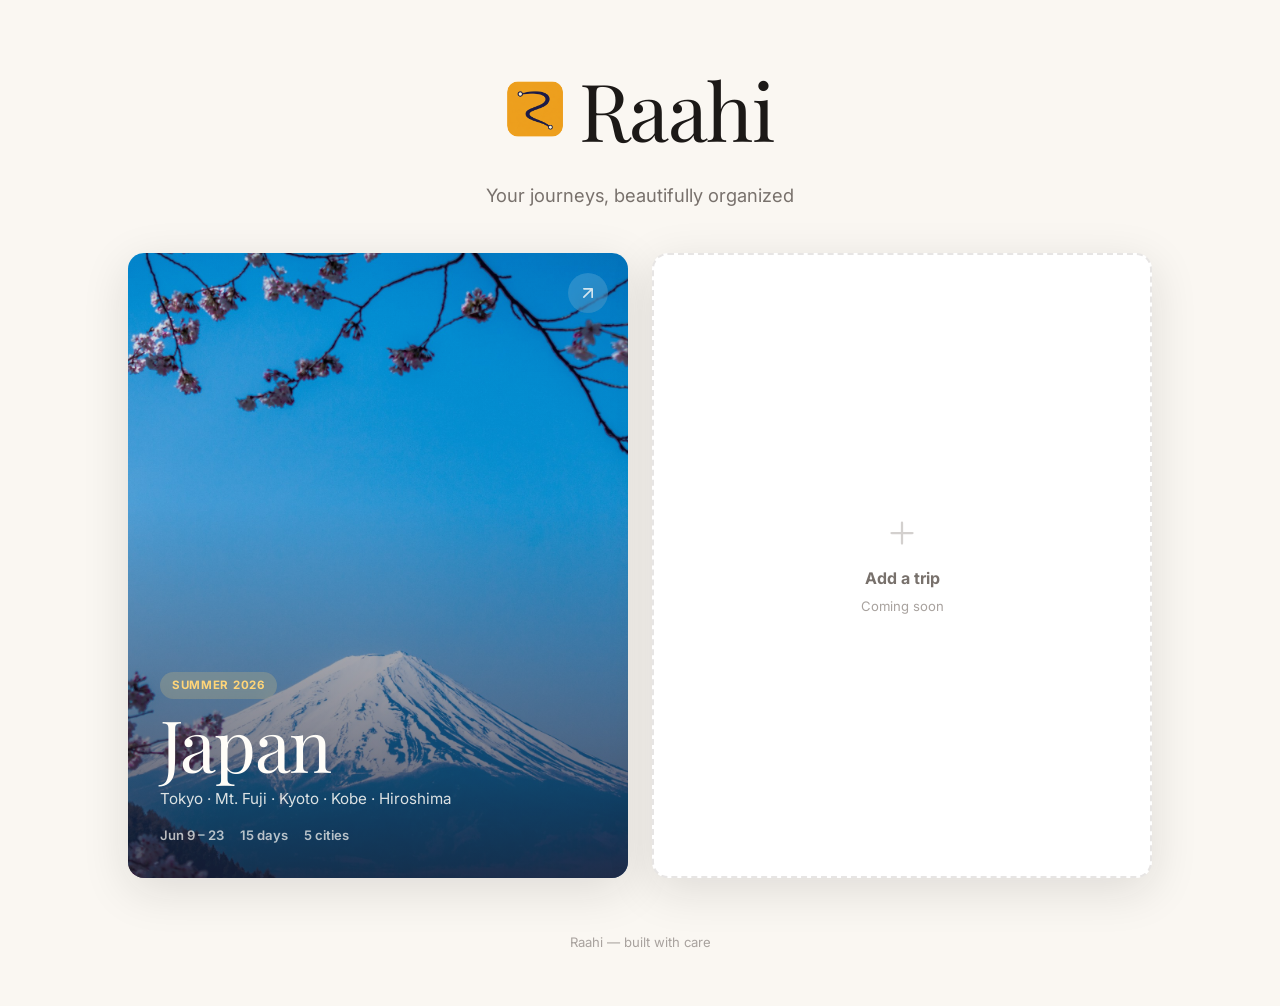
==== commit a4b7ef3c: "Add flatpickr date range picker for hotel stay dates and place dates - Add flatpickr via CDN (range " ====
--- a/index.html
+++ b/index.html
@@ -13,7 +13,7 @@
   <link rel="preconnect" href="https://fonts.googleapis.com">
   <link rel="preconnect" href="https://fonts.gstatic.com" crossorigin>
   <link href="https://fonts.googleapis.com/css2?family=Playfair+Display:wght@400;500;600&family=Inter:wght@400;500;600;700&display=swap" rel="stylesheet">
-  <link rel="stylesheet" href="styles.css">
+  <link rel="stylesheet" href="styles.css?v=15">
 </head>
 <body class="is-landing">
 
--- a/styles.css
+++ b/styles.css
@@ -40,11 +40,13 @@
   scroll-behavior: smooth;
   scroll-padding-top: 80px;
   -webkit-text-size-adjust: 100%;
+  overflow-x: hidden;
 }
 
 body {
   margin: 0;
   min-width: 320px;
+  overflow-x: hidden;
   background: var(--bg);
   color: var(--ink);
   font-family: var(--font-sans);
@@ -114,7 +116,7 @@
 }
 
 .landing-header {
-  padding: clamp(48px, 10vh, 120px) 0 clamp(24px, 4vh, 48px);
+  padding: clamp(24px, 5vh, 56px) 0 clamp(16px, 3vh, 32px);
 }
 
 .landing-brand {
@@ -185,6 +187,7 @@
   border-radius: var(--radius-lg);
   overflow: hidden;
   aspect-ratio: 4 / 5;
+  max-height: calc(92vh - 200px); /* tracks proportional header padding, stays ~19px above fold */
   text-decoration: none;
   color: #fffdf8;
   box-shadow: var(--shadow-lg);
@@ -386,6 +389,10 @@
   text-decoration: none;
   color: var(--ink-muted);
   transition: all var(--transition);
+  background: none;
+  border: none;
+  cursor: pointer;
+  font-family: inherit;
 }
 
 .snav-link:hover {
@@ -406,7 +413,7 @@
   position: relative;
   display: flex;
   align-items: flex-end;
-  min-height: 50vh;
+  min-height: min(42vh, 380px);
   padding: clamp(24px, 4vw, 48px) 0;
   overflow: hidden;
   color: #fffdf8;
@@ -497,15 +504,97 @@
 
 .hero-countdown {
   display: inline-flex;
-  align-items: center;
-  gap: 8px;
+  flex-direction: column;
+  gap: 2px;
   margin-top: 20px;
-  padding: 8px 18px;
-  border-radius: 999px;
+  padding: 10px 20px;
+  border-radius: var(--radius);
   background: rgba(255,253,248,.12);
   font-size: 0.86rem;
   font-weight: 600;
   backdrop-filter: blur(12px);
+  transition: background var(--transition);
+}
+.hero-countdown.countdown-clickable {
+  cursor: pointer;
+}
+.hero-countdown.countdown-clickable:hover {
+  background: rgba(255,253,248,.22);
+}
+.countdown-main {
+  font-size: 0.86rem;
+  font-weight: 700;
+}
+.countdown-detail {
+  font-size: 0.76rem;
+  font-weight: 400;
+  opacity: 0.8;
+}
+
+/* Hero Quick-Jump Nav */
+.hero-nav {
+  display: flex;
+  align-items: center;
+  gap: 6px;
+  margin-top: 18px;
+  flex-wrap: wrap;
+}
+
+.hero-pill {
+  display: inline-flex;
+  align-items: center;
+  gap: 4px;
+  padding: 6px 14px;
+  border-radius: 999px;
+  background: rgba(255,253,248,.12);
+  color: rgba(255,253,248,.85);
+  font-size: 0.78rem;
+  font-weight: 600;
+  text-decoration: none;
+  border: 1px solid rgba(255,253,248,.15);
+  backdrop-filter: blur(8px);
+  cursor: pointer;
+  transition: all var(--transition);
+  font-family: var(--font-sans);
+}
+
+.hero-pill:hover {
+  background: rgba(255,253,248,.22);
+  color: #fffdf8;
+  border-color: rgba(255,253,248,.3);
+}
+
+.hero-pill-util {
+  background: transparent;
+  border-color: rgba(255,253,248,.12);
+  color: rgba(255,253,248,.55);
+  font-size: 0.72rem;
+  padding: 5px 10px;
+}
+
+.hero-pill-util:hover {
+  background: rgba(255,253,248,.15);
+  color: rgba(255,253,248,.85);
+}
+
+.hero-divider {
+  width: 1px;
+  height: 16px;
+  background: rgba(255,253,248,.2);
+  margin: 0 4px;
+}
+
+/* Sticky Nav Actions */
+.sticky-actions {
+  display: flex;
+  gap: 6px;
+  flex-shrink: 0;
+}
+
+.btn-xs {
+  min-height: 30px;
+  padding: 4px 10px;
+  font-size: 0.72rem;
 }
 
 /* ================================================
@@ -517,23 +606,19 @@
 }
 
 .city-nav-grid {
-  display: grid;
-  grid-template-columns: repeat(auto-fill, minmax(180px, 1fr));
-  gap: 12px;
   margin-top: 28px;
 }
 
 .city-card {
   position: relative;
   display: flex;
-  align-items: flex-start;
-  gap: 12px;
-  padding: 18px 16px;
+  flex-direction: column;
   border: 1px solid var(--border);
   border-radius: var(--radius-lg);
   background: var(--bg-card);
   cursor: pointer;
   text-align: left;
+  overflow: hidden;
   transition: transform var(--transition), box-shadow var(--transition), border-color var(--transition);
 }
 
@@ -546,11 +631,10 @@
 .city-card::after {
   content: '';
   position: absolute;
-  top: 0;
+  bottom: 0;
   left: 0;
   right: 0;
   height: 3px;
-  border-radius: var(--radius-lg) var(--radius-lg) 0 0;
   background: var(--city-color);
   opacity: 0;
   transition: opacity var(--transition);
@@ -560,11 +644,27 @@
   opacity: 1;
 }
 
-.city-emoji {
-  font-size: 1.6rem;
-  line-height: 1;
-  flex-shrink: 0;
-  margin-top: 2px;
+.city-card-img {
+  width: 100%;
+  height: 100px;
+  overflow: hidden;
+  position: relative;
+}
+
+.city-card-img img {
+  width: 100%;
+  height: 100%;
+  object-fit: cover;
+  transition: transform 0.4s ease;
+}
+
+.city-card:hover .city-card-img img {
+  transform: scale(1.05);
+}
+
+.city-card-body {
+  position: relative;
+  padding: 14px 14px 16px;
 }
 
 .city-card-info {
@@ -608,17 +708,20 @@
 
 .city-map-link {
   position: absolute;
-  top: 12px;
-  right: 12px;
+  top: -15px;
+  right: 10px;
   display: flex;
   align-items: center;
   justify-content: center;
   width: 30px;
   height: 30px;
   border-radius: 50%;
-  background: var(--city-bg);
+  background: var(--bg-card);
+  border: 1px solid var(--border);
   color: var(--city-color);
+  box-shadow: 0 1px 4px rgba(0,0,0,.1);
   transition: all var(--transition);
+  z-index: 1;
 }
 
 .city-map-link:hover {
@@ -723,14 +826,18 @@
   text-overflow: ellipsis;
 }
 
-.day-city-pill {
+.day-city-pill { /* legacy alias */ }
+
+.place-pill {
+  display: inline-flex;
+  align-items: center;
+  gap: 3px;
   flex-shrink: 0;
-  padding: 3px 10px;
+  padding: 3px 9px;
   border-radius: 999px;
-  font-size: 0.68rem;
+  font-size: 0.72rem;
   font-weight: 700;
-  text-transform: uppercase;
-  letter-spacing: 0.03em;
+  line-height: 1.4;
 }
 
 .day-preview {
@@ -1068,36 +1175,103 @@
   letter-spacing: 0.04em;
 }
 
+/* Booking card body */
 .booking-card-body {
   padding: 14px 18px;
 }
 
-.booking-card-body dl {
+/* Structured DL for key-value pairs */
+.booking-dl {
   display: grid;
   grid-template-columns: auto 1fr;
   gap: 6px 14px;
   margin: 0;
   font-size: 0.85rem;
 }
-
-.booking-card-body dt {
+.booking-dl dt {
   color: var(--ink-muted);
   font-size: 0.78rem;
   font-weight: 700;
   text-transform: uppercase;
   letter-spacing: 0.03em;
 }
-
-.booking-card-body dd {
+.booking-dl dd {
   margin: 0;
   color: var(--ink);
 }
-
+.booking-mono {
+  font-family: var(--font-mono, 'SF Mono', 'Fira Code', monospace);
+  font-size: 0.82rem;
+  letter-spacing: 0.04em;
+}
+.booking-nights {
+  color: var(--ink-muted);
+  font-size: 0.82rem;
+}
+
+/* Flight legs */
+.booking-flights {
+  display: flex;
+  flex-direction: column;
+  gap: 10px;
+  margin-bottom: 12px;
+}
+.booking-flight-leg {
+  display: flex;
+  flex-direction: column;
+  gap: 2px;
+}
+.booking-flight-label {
+  font-size: 0.72rem;
+  font-weight: 700;
+  text-transform: uppercase;
+  letter-spacing: 0.05em;
+  color: var(--ink-muted);
+}
+.booking-flight-route {
+  font-size: 1rem;
+  font-weight: 600;
+  color: var(--ink);
+}
+.booking-flight-detail {
+  font-size: 0.82rem;
+  color: var(--ink-muted);
+}
+
+/* Rail legs */
+.booking-rail-legs {
+  list-style: none;
+  margin: 0 0 10px;
+  padding: 0;
+  display: flex;
+  flex-direction: column;
+  gap: 6px;
+  font-size: 0.85rem;
+}
+.booking-rail-legs li {
+  display: flex;
+  align-items: center;
+  gap: 10px;
+}
+.booking-rail-date {
+  font-size: 0.78rem;
+  font-weight: 600;
+  color: var(--ink-muted);
+  white-space: nowrap;
+  min-width: 90px;
+}
+
+/* Booking card footer */
 .booking-card-footer {
+  display: flex;
+  align-items: center;
+  gap: 16px;
   padding: 12px 18px;
   border-top: 1px solid var(--border-light);
 }
-
+.booking-card-footer:empty {
+  display: none;
+}
 .booking-card-footer a {
   display: inline-flex;
   align-items: center;
@@ -1108,12 +1282,714 @@
   text-decoration: none;
   transition: opacity var(--transition);
 }
-
 .booking-card-footer a:hover { opacity: .7; }
-
 .booking-card-footer a svg {
   width: 14px;
   height: 14px;
+}
+
+/* Footer edit button */
+.booking-footer-edit {
+  display: inline-flex;
+  align-items: center;
+  gap: 5px;
+  background: none;
+  border: none;
+  cursor: pointer;
+  color: var(--ink-muted);
+  font-size: 0.82rem;
+  font-weight: 700;
+  font-family: var(--font-sans);
+  padding: 0;
+  transition: color var(--transition);
+}
+.booking-footer-edit svg { width: 13px; height: 13px; }
+.booking-footer-edit:hover { color: var(--ink); }
+
+/* Delete button */
+.btn-danger {
+  background: none;
+  border: 1px solid var(--ink-faint);
+  color: var(--ink-muted);
+  margin-left: auto;
+}
+.btn-danger:hover {
+  background: #dc2626;
+  border-color: #dc2626;
+  color: #fff;
+}
+
+/* Add Booking card */
+.booking-add-card {
+  display: flex;
+  flex-direction: column;
+  align-items: center;
+  justify-content: center;
+  gap: 8px;
+  min-height: 120px;
+  border: 2px dashed var(--border);
+  border-radius: var(--radius-lg);
+  background: transparent;
+  cursor: pointer;
+  color: var(--ink-muted);
+  font-family: var(--font-sans);
+  font-size: 0.88rem;
+  font-weight: 600;
+  transition: all var(--transition);
+  padding: 24px;
+}
+.booking-add-card:hover {
+  border-color: var(--ink-faint);
+  color: var(--ink);
+  background: var(--bg-warm);
+}
+.booking-add-icon svg {
+  width: 24px;
+  height: 24px;
+}
+
+/* New booking form wrapper */
+.booking-new-form {
+  border: 1px solid var(--border);
+  border-radius: var(--radius-lg);
+  background: var(--bg-card);
+  padding: 20px;
+  box-shadow: var(--shadow-sm);
+}
+.booking-new-form h4 {
+  margin: 0 0 4px;
+  font-size: 1rem;
+}
+.bnf-hint {
+  color: var(--ink-muted);
+  font-size: 0.84rem;
+  margin: 0 0 12px;
+}
+.bnf-type-btns {
+  display: flex;
+  gap: 8px;
+  margin-bottom: 12px;
+}
+.bnf-type-btn {
+  flex: 1;
+  display: flex;
+  align-items: center;
+  justify-content: center;
+  gap: 6px;
+  padding: 10px 12px;
+  font-size: 0.84rem;
+}
+.bnf-type-btn svg { width: 16px; height: 16px; }
+.bnf-type-btn:hover {
+  background: var(--bg-section);
+}
+
+/* Select styling for place picker */
+.bef-select {
+  padding: 8px 10px;
+  border: 1px solid var(--border);
+  border-radius: 6px;
+  font-size: 0.84rem;
+  font-family: var(--font-sans);
+  background: var(--bg);
+  color: var(--ink);
+  width: 100%;
+  box-sizing: border-box;
+}
+.bef-select:focus {
+  outline: none;
+  border-color: var(--gold);
+  box-shadow: 0 0 0 2px rgba(212,175,55,.15);
+}
+
+/* Booking edit form — structured */
+.booking-edit-form {
+  display: flex;
+  flex-direction: column;
+  gap: 12px;
+  padding: 16px 18px;
+}
+.bef-field {
+  display: flex;
+  flex-direction: column;
+  gap: 4px;
+}
+.bef-field label {
+  font-size: 0.75rem;
+  font-weight: 700;
+  color: var(--ink-muted);
+  text-transform: uppercase;
+  letter-spacing: 0.03em;
+}
+.bef-field input,
+.bef-field textarea {
+  padding: 8px 10px;
+  border: 1px solid var(--border);
+  border-radius: 6px;
+  font-size: 0.84rem;
+  font-family: var(--font-sans);
+  background: var(--bg);
+  color: var(--ink);
+  width: 100%;
+  box-sizing: border-box;
+}
+.bef-field textarea {
+  resize: vertical;
+  min-height: 60px;
+}
+.bef-field input:focus,
+.bef-field textarea:focus {
+  outline: none;
+  border-color: var(--gold);
+  box-shadow: 0 0 0 2px rgba(212,175,55,.15);
+}
+.bef-readonly {
+  background: var(--bg-section) !important;
+  color: var(--ink-muted) !important;
+  cursor: default;
+}
+.bef-row {
+  display: flex;
+  gap: 10px;
+}
+.bef-row .bef-field { flex: 1; min-width: 0; }
+.bef-field-sm { max-width: 80px; flex: 0 0 80px !important; }
+.bef-field-grow { flex: 2 !important; }
+.bef-actions {
+  display: flex;
+  gap: 8px;
+  padding-top: 6px;
+}
+
+/* Flight leg fieldset */
+.bef-leg {
+  border: 1px solid var(--border);
+  border-radius: 8px;
+  padding: 12px;
+  margin: 0;
+  display: flex;
+  flex-direction: column;
+  gap: 10px;
+}
+.bef-leg legend {
+  font-size: 0.78rem;
+  font-weight: 700;
+  text-transform: uppercase;
+  letter-spacing: 0.03em;
+  color: var(--ink-muted);
+  padding: 0 6px;
+}
+
+/* ================================================
+   V4: BOOKING TOOLBAR & FILTERS
+   ================================================ */
+
+.bookings-section .section-intro {
+  margin-bottom: 16px;
+}
+
+.booking-toolbar {
+  display: flex;
+  align-items: center;
+  justify-content: space-between;
+  gap: 12px;
+  margin-bottom: 16px;
+}
+
+.booking-filters {
+  /* no flex:1 — size to content so + Add stays right-docked */
+}
+
+/* Booking filter bar — same pill row style as itinerary */
+.bf-filter-bar {
+  display: inline-flex;
+  align-items: center;
+  gap: 6px;
+  flex-wrap: nowrap;
+  margin: 0;
+  padding: 0;
+}
+
+/* Place dropdown inside filter bar — styled as a pill */
+.bf-place-select {
+  display: inline-block;
+  padding: 5px 28px 5px 14px;
+  border: 1.5px solid var(--border);
+  border-radius: 999px;
+  background-color: var(--bg-card);
+  background-image: url("data:image/svg+xml,%3Csvg width='10' height='6' viewBox='0 0 10 6' fill='none' xmlns='http://www.w3.org/2000/svg'%3E%3Cpath d='M1 1l4 4 4-4' stroke='%2378716c' stroke-width='1.5' stroke-linecap='round'/%3E%3C/svg%3E");
+  background-repeat: no-repeat;
+  background-position: right 10px center;
+  color: var(--ink-muted);
+  font-size: 0.8rem;
+  font-weight: 600;
+  cursor: pointer;
+  font-family: var(--font-sans);
+  transition: border-color var(--transition), color var(--transition);
+  outline: none;
+  appearance: none;
+  -webkit-appearance: none;
+}
+
+.bf-place-select:hover,
+.bf-place-select:focus {
+  border-color: var(--ink-muted);
+  color: var(--ink);
+}
+
+.booking-add-top-btn {
+  flex-shrink: 0;
+}
+
+/* ================================================
+   V4: BOOKING MANIFEST (Option B list rows)
+   ================================================ */
+
+#booking-grid {
+  display: flex;
+  flex-direction: column;
+  gap: 0;
+  border: 1px solid var(--border);
+  border-radius: var(--radius-lg);
+  overflow: hidden;
+  background: var(--bg-card);
+}
+
+.bm-row {
+  display: flex;
+  align-items: center;
+  gap: 12px;
+  padding: 13px 16px;
+  border-bottom: 1px solid var(--border-light);
+  cursor: pointer;
+  user-select: none;
+  transition: background var(--transition);
+}
+
+.bm-row:last-child {
+  border-bottom: none;
+}
+
+.bm-row:hover {
+  background: var(--bg-section);
+}
+
+.bm-icon {
+  flex-shrink: 0;
+  width: 36px;
+  height: 36px;
+  display: flex;
+  align-items: center;
+  justify-content: center;
+  border-radius: 10px;
+  background: var(--bg-section);
+  color: var(--ink-muted);
+}
+
+.bm-icon svg {
+  width: 18px;
+  height: 18px;
+}
+
+.bm-info {
+  flex: 1;
+  min-width: 0;
+  display: flex;
+  flex-direction: column;
+  gap: 3px;
+}
+
+.bm-badges {
+  display: flex;
+  align-items: center;
+  gap: 6px;
+  flex-wrap: wrap;
+}
+
+.bm-place-tag { /* legacy alias — now uses .place-pill */ }
+
+.bm-cat {
+  font-size: 0.7rem;
+  font-weight: 600;
+  color: var(--ink-faint);
+  text-transform: uppercase;
+  letter-spacing: 0.04em;
+}
+
+.bm-title {
+  font-size: 0.92rem;
+  font-weight: 600;
+  color: var(--ink);
+  white-space: nowrap;
+  overflow: hidden;
+  text-overflow: ellipsis;
+}
+
+.bm-meta {
+  font-size: 0.78rem;
+  color: var(--ink-muted);
+}
+
+.bm-actions {
+  display: flex;
+  align-items: center;
+  gap: 2px;
+  flex-shrink: 0;
+}
+
+/* Icon-only links in the row summary (map, vendor) */
+.bm-icon-link {
+  width: 30px;
+  height: 30px;
+  display: flex;
+  align-items: center;
+  justify-content: center;
+  border-radius: 6px;
+  color: var(--ink-faint);
+  text-decoration: none;
+  transition: all var(--transition);
+}
+
+.bm-icon-link svg { width: 16px; height: 16px; }
+
+.bm-link-map:hover { background: var(--bamboo-light); color: var(--bamboo); }
+.bm-link-vendor:hover { background: var(--indigo-light); color: var(--indigo); }
+
+/* Right-pointing chevron cue — row is clickable */
+.bm-chevron {
+  color: var(--ink-faint);
+  display: flex;
+  align-items: center;
+  flex-shrink: 0;
+}
+
+.bm-row:hover .bm-chevron {
+  color: var(--ink-muted);
+}
+
+/* ================================================
+   V4: BOOKING PLACE GROUP HEADER
+   ================================================ */
+
+.booking-place-header {
+  display: flex;
+  align-items: center;
+  gap: 8px;
+  padding: 8px 0 6px;
+  margin-top: 16px;
+  border-bottom: 2px solid var(--bph-color, var(--border));
+  font-size: 0.82rem;
+  font-weight: 700;
+  color: var(--ink);
+}
+
+.booking-place-header:first-child {
+  margin-top: 0;
+}
+
+.booking-place-emoji {
+  font-size: 1rem;
+}
+
+/* ================================================
+   V4: BOOKING EMPTY STATE
+   ================================================ */
+
+.booking-empty {
+  text-align: center;
+  padding: 48px 20px;
+  color: var(--ink-faint);
+  font-size: 0.9rem;
+  font-style: italic;
+}
+
+/* ================================================
+   V4: BOOKING PANEL (slide-out editor)
+   ================================================ */
+
+.booking-panel {
+  position: fixed;
+  inset: 0;
+  z-index: 510;
+  pointer-events: none;
+  opacity: 0;
+  transition: opacity 200ms ease;
+}
+
+.booking-panel.open {
+  pointer-events: auto;
+  opacity: 1;
+}
+
+.booking-panel-backdrop {
+  position: absolute;
+  inset: 0;
+  background: rgba(28,25,23,.4);
+  backdrop-filter: blur(4px);
+  -webkit-backdrop-filter: blur(4px);
+}
+
+.booking-panel-content {
+  position: absolute;
+  top: 0;
+  right: 0;
+  bottom: 0;
+  width: min(500px, 92vw);
+  background: var(--bg);
+  box-shadow: var(--shadow-lg);
+  transform: translateX(100%);
+  transition: transform 300ms cubic-bezier(0.32, 0.72, 0, 1);
+  overflow-y: auto;
+  display: flex;
+  flex-direction: column;
+}
+
+.booking-panel.open .booking-panel-content {
+  transform: translateX(0);
+}
+
+.booking-panel-header {
+  position: sticky;
+  top: 0;
+  display: flex;
+  align-items: center;
+  justify-content: space-between;
+  padding: 16px 20px;
+  background: var(--bg-card);
+  border-bottom: 1px solid var(--border);
+  z-index: 2;
+}
+
+.booking-panel-title {
+  margin: 0;
+  font-size: 1.1rem;
+  font-weight: 700;
+  font-family: var(--font-serif);
+}
+
+.booking-panel-close {
+  width: 32px;
+  height: 32px;
+  border: none;
+  background: transparent;
+  color: var(--ink-muted);
+  font-size: 1.4rem;
+  cursor: pointer;
+  border-radius: 50%;
+  display: flex;
+  align-items: center;
+  justify-content: center;
+  transition: all var(--transition);
+}
+
+.booking-panel-close:hover {
+  background: var(--bg-section);
+  color: var(--ink);
+}
+
+.booking-panel-body {
+  flex: 1;
+  padding: 16px 20px 40px;
+}
+
+/* ================================================
+   V4: BOOKING PANEL FORM (bpf-*)
+   ================================================ */
+
+.bpf {
+  display: flex;
+  flex-direction: column;
+  gap: 14px;
+}
+
+.bpf-field {
+  display: flex;
+  flex-direction: column;
+  gap: 4px;
+}
+
+.bpf-field label {
+  font-size: 0.75rem;
+  font-weight: 700;
+  color: var(--ink-muted);
+  text-transform: uppercase;
+  letter-spacing: 0.03em;
+}
+
+.bpf-req {
+  color: var(--vermillion);
+  font-weight: 400;
+}
+
+.bpf-field input,
+.bpf-field textarea,
+.bpf-select {
+  padding: 9px 12px;
+  border: 1.5px solid var(--border);
+  border-radius: 8px;
+  font-size: 0.88rem;
+  font-family: var(--font-sans);
+  background: var(--bg-card);   /* white, distinct from panel bg */
+  color: var(--ink);
+  width: 100%;
+  box-sizing: border-box;
+  transition: border-color var(--transition), box-shadow var(--transition);
+}
+
+.bpf-field textarea {
+  resize: vertical;
+  min-height: 60px;
+}
+
+.bpf-field input:focus,
+.bpf-field textarea:focus,
+.bpf-select:focus {
+  outline: none;
+  border-color: var(--indigo);
+  box-shadow: 0 0 0 3px rgba(30,58,95,.1);
+}
+
+.bpf-readonly {
+  background: var(--bg-section) !important;
+  color: var(--ink-muted) !important;
+  cursor: default;
+}
+
+.bpf-row {
+  display: flex;
+  gap: 10px;
+}
+
+.bpf-row .bpf-field {
+  flex: 1;
+  min-width: 0;
+}
+
+.bpf-field-sm {
+  max-width: 80px;
+  flex: 0 0 80px !important;
+}
+
+.bpf-fieldset {
+  border: 1px solid var(--border);
+  border-radius: 10px;
+  padding: 14px;
+  margin: 0;
+  display: flex;
+  flex-direction: column;
+  gap: 12px;
+}
+
+.bpf-fieldset legend {
+  font-size: 0.78rem;
+  font-weight: 700;
+  text-transform: uppercase;
+  letter-spacing: 0.03em;
+  color: var(--ink-muted);
+  padding: 0 6px;
+}
+
+.bpf-actions {
+  display: flex;
+  gap: 10px;
+  padding-top: 8px;
+  border-top: 1px solid var(--border-light);
+  margin-top: 6px;
+}
+
+.bpf-hint {
+  font-size: 0.9rem;
+  color: var(--ink-muted);
+  margin: 0 0 16px;
+  text-align: center;
+}
+
+/* ================================================
+   V4: BOOKING TYPE PICKER GRID
+   ================================================ */
+
+.bpf-type-grid {
+  display: grid;
+  grid-template-columns: repeat(3, 1fr);
+  gap: 12px;
+}
+
+.bpf-type-btn {
+  display: flex;
+  flex-direction: column;
+  align-items: center;
+  gap: 10px;
+  padding: 24px 12px;
+  border: 1.5px solid var(--border);
+  border-radius: var(--radius);
+  background: var(--bg-card);
+  cursor: pointer;
+  font-family: var(--font-sans);
+  font-size: 0.88rem;
+  font-weight: 600;
+  color: var(--ink);
+  transition: all var(--transition);
+}
+
+.bpf-type-btn svg {
+  width: 28px;
+  height: 28px;
+  color: var(--indigo);
+}
+
+.bpf-type-btn:hover {
+  border-color: var(--indigo);
+  background: var(--indigo-light);
+}
+
+/* ================================================
+   V4: BOOKING FOOTER — maps + edit links
+   ================================================ */
+
+.booking-footer-maps {
+  display: inline-flex;
+  align-items: center;
+  gap: 5px;
+  color: var(--bamboo);
+  font-size: 0.82rem;
+  font-weight: 700;
+  text-decoration: none;
+  transition: opacity var(--transition);
+}
+
+.booking-footer-maps:hover { opacity: .7; }
+.booking-footer-maps svg { width: 14px; height: 14px; }
+
+/* Rail leg rows */
+.bef-leg-row {
+  align-items: center;
+}
+.bef-leg-remove {
+  flex-shrink: 0;
+  width: 28px;
+  height: 28px;
+  padding: 0;
+  display: flex;
+  align-items: center;
+  justify-content: center;
+  font-size: 1.1rem;
+  line-height: 1;
+}
+.bef-add-leg {
+  margin-top: 6px;
+}
+.bef-legs-list {
+  display: flex;
+  flex-direction: column;
+  gap: 6px;
+}
+
+/* Mobile tweaks for booking forms */
+@media (max-width: 480px) {
+  .bef-row { flex-direction: column; gap: 8px; }
+  .bef-field-sm { max-width: none; flex: 1 !important; }
+  .bef-leg { padding: 10px; }
+  .booking-flights { gap: 12px; }
 }
 
 /* ===== FORMS ===== */
@@ -1232,6 +2108,163 @@
   line-height: 1.6;
   min-height: 60px;
 }
+
+/* ===== FLOATING ASK PANEL ===== */
+.ask-section { display: none; } /* Hide old section */
+
+.ask-fab {
+  position: fixed;
+  bottom: 90px;
+  right: 20px;
+  width: 52px;
+  height: 52px;
+  border-radius: 50%;
+  background: var(--gold);
+  color: #fff;
+  display: flex;
+  align-items: center;
+  justify-content: center;
+  box-shadow: 0 4px 16px rgba(0,0,0,0.25);
+  cursor: pointer;
+  z-index: 900;
+  transition: transform 0.2s, box-shadow 0.2s;
+  border: none;
+}
+.ask-fab:hover {
+  transform: scale(1.08);
+  box-shadow: 0 6px 24px rgba(0,0,0,0.3);
+}
+.ask-fab.hidden { display: none; }
+
+.ask-panel {
+  position: fixed;
+  bottom: 0;
+  right: 0;
+  width: 380px;
+  max-width: 100vw;
+  height: 420px;
+  max-height: 80vh;
+  background: var(--bg-card);
+  border-radius: var(--radius-lg) var(--radius-lg) 0 0;
+  box-shadow: 0 -4px 32px rgba(0,0,0,0.2);
+  display: flex;
+  flex-direction: column;
+  z-index: 1100;
+  transform: translateY(100%);
+  opacity: 0;
+  pointer-events: none;
+  transition: transform 0.3s cubic-bezier(0.4,0,0.2,1), opacity 0.25s;
+}
+.ask-panel.open {
+  transform: translateY(0);
+  opacity: 1;
+  pointer-events: auto;
+}
+
+.ask-panel-header {
+  display: flex;
+  align-items: center;
+  justify-content: space-between;
+  padding: 14px 18px;
+  border-bottom: 1px solid var(--border);
+}
+.ask-panel-header h3 {
+  font-family: var(--font-display);
+  font-size: 1.1rem;
+  margin: 0;
+}
+.ask-panel-close {
+  background: none;
+  border: none;
+  font-size: 1.6rem;
+  color: var(--muted);
+  cursor: pointer;
+  padding: 4px 8px;
+  line-height: 1;
+}
+.ask-panel-close:hover { color: var(--ink); }
+
+.ask-panel-body {
+  flex: 1;
+  overflow-y: auto;
+  padding: 16px 18px;
+  display: flex;
+  flex-direction: column;
+  gap: 12px;
+}
+
+.ask-panel-hint {
+  font-size: 0.82rem;
+  color: var(--muted);
+  line-height: 1.5;
+  padding: 8px 12px;
+  background: var(--gold-light);
+  border-radius: var(--radius);
+}
+
+.ask-bubble {
+  max-width: 88%;
+  padding: 10px 14px;
+  border-radius: 16px;
+  font-size: 0.88rem;
+  line-height: 1.5;
+  word-wrap: break-word;
+}
+.ask-bubble-q {
+  align-self: flex-end;
+  background: var(--gold);
+  color: #fff;
+  border-bottom-right-radius: 4px;
+}
+.ask-bubble-a {
+  align-self: flex-start;
+  background: var(--bg-card);
+  border: 1px solid var(--border);
+  color: var(--ink);
+  border-bottom-left-radius: 4px;
+}
+
+.ask-panel-form {
+  display: flex;
+  gap: 8px;
+  padding: 12px 14px;
+  border-top: 1px solid var(--border);
+  background: var(--bg);
+}
+.ask-panel-form input {
+  flex: 1;
+  border: 1px solid var(--border);
+  border-radius: 20px;
+  padding: 8px 16px;
+  font-size: 0.88rem;
+  background: var(--bg-card);
+  color: var(--ink);
+  outline: none;
+  transition: border-color 0.2s;
+}
+.ask-panel-form input:focus {
+  border-color: var(--gold);
+}
+.ask-panel-send {
+  width: 36px;
+  height: 36px;
+  border-radius: 50%;
+  background: var(--gold);
+  color: #fff;
+  border: none;
+  display: flex;
+  align-items: center;
+  justify-content: center;
+  cursor: pointer;
+  flex-shrink: 0;
+  transition: background 0.2s;
+}
+.ask-panel-send:hover {
+  background: var(--gold-dark, #b8860b);
+}
+
+/* Hide old ask-section (replaced by floating panel) */
+.ask-section { display: none !important; }
 
 /* Notifications */
 .notify-card {
@@ -1292,6 +2325,10 @@
   font-weight: 600;
   text-decoration: none;
   transition: color var(--transition);
+  background: none;
+  border: none;
+  cursor: pointer;
+  font-family: inherit;
 }
 
 .mnav-item.active {
@@ -1323,7 +2360,7 @@
     grid-template-columns: repeat(2, 1fr);
   }
 
-  .city-nav-grid {
+  .city-cards-row {
     grid-template-columns: repeat(3, 1fr);
   }
 }
@@ -1334,7 +2371,7 @@
   }
 
   .trip-hero {
-    min-height: 55vh;
+    min-height: 40vh;
     padding: 20px 0;
   }
 
@@ -1346,11 +2383,24 @@
     display: none !important;
   }
 
+  .hero-divider {
+    display: none;
+  }
+
+  .hero-nav {
+    gap: 5px;
+  }
+
+  .hero-pill {
+    padding: 5px 11px;
+    font-size: 0.72rem;
+  }
+
   .mobile-nav {
     display: grid;
   }
 
-  .city-nav-grid {
+  .city-cards-row {
     grid-template-columns: repeat(2, 1fr);
   }
 
@@ -1409,6 +2459,19 @@
     grid-template-columns: 1fr;
   }
 
+  .ask-fab {
+    bottom: 80px;
+    right: 16px;
+    width: 48px;
+    height: 48px;
+  }
+
+  .ask-panel {
+    width: 100vw;
+    height: 60vh;
+    border-radius: var(--radius-lg) var(--radius-lg) 0 0;
+  }
+
   .notify-card {
     flex-direction: column;
     align-items: start;
@@ -1424,11 +2487,26 @@
 
   /* Landing */
   .trips-grid {
-    grid-template-columns: 1fr;
+    grid-template-columns: repeat(2, 1fr);
+    gap: 12px;
   }
 
   .trip-tile {
-    aspect-ratio: 3 / 4;
+    aspect-ratio: 3 / 5;
+  }
+
+  .trip-tile-name {
+    font-size: clamp(1.8rem, 6vw, 2.5rem);
+  }
+
+  .trip-tile-route {
+    font-size: 0.75rem;
+    display: none;
+  }
+
+  .trip-tile-meta {
+    flex-direction: column;
+    gap: 2px;
   }
 
   .landing-logo {
@@ -1441,16 +2519,21 @@
     font-size: 2.8rem;
   }
 
-  .city-nav-grid {
-    grid-template-columns: 1fr 1fr;
-    gap: 8px;
-  }
-
-  .city-card {
-    flex-direction: column;
-    align-items: flex-start;
-    gap: 8px;
-    padding: 14px 12px;
+  .city-cards-row {
+    grid-template-columns: repeat(2, 1fr);
+    gap: 10px;
+  }
+
+  .city-card-img {
+    height: 70px;
+  }
+
+  .city-card-body {
+    padding: 10px 10px 12px;
+  }
+
+  .city-card-info h3 {
+    font-size: 0.88rem;
   }
 
   .day-card {
@@ -1474,10 +2557,1503 @@
   }
 }
 
+/* ================================================
+   ROUTE VISUALIZATION
+   ================================================ */
+
+.route-visual {
+  margin-bottom: 24px;
+  text-align: center;
+}
+
+.route-line {
+  display: flex;
+  align-items: center;
+  justify-content: center;
+  gap: 6px;
+  flex-wrap: wrap;
+  padding: 16px 0;
+}
+
+.route-stop-dot {
+  display: inline-flex;
+  align-items: center;
+  justify-content: center;
+  width: 32px;
+  height: 32px;
+  border-radius: 50%;
+  font-size: 14px;
+  line-height: 1;
+}
+
+.route-arrow {
+  color: var(--ink-faint);
+  font-size: 0.85rem;
+  font-weight: 600;
+}
+
+.route-map-link {
+  display: inline-flex;
+  align-items: center;
+  gap: 6px;
+  margin-top: 8px;
+  color: var(--indigo);
+  font-size: 0.82rem;
+  font-weight: 600;
+  text-decoration: none;
+  transition: opacity var(--transition);
+}
+
+.route-map-link:hover { opacity: .7; }
+.route-map-link svg { width: 14px; height: 14px; }
+
+.city-cards-row {
+  display: grid;
+  grid-template-columns: repeat(auto-fill, minmax(200px, 1fr));
+  gap: 16px;
+}
+
+/* ================================================
+   TIMELINE ITEMS
+   ================================================ */
+
+.day-timeline {
+  position: relative;
+  padding: 4px 0;
+}
+
+.day-timeline::before {
+  content: '';
+  position: absolute;
+  left: 66px;
+  top: 32px;
+  bottom: 16px;
+  width: 2px;
+  background: var(--border-light);
+  border-radius: 1px;
+}
+
+.section-label {
+  margin: 0 0 8px;
+  font-size: 0.65rem;
+  font-weight: 700;
+  text-transform: uppercase;
+  letter-spacing: 0.08em;
+  color: var(--ink-faint);
+}
+
+.tl-item {
+  display: grid;
+  grid-template-columns: 52px 28px 1fr auto;
+  align-items: start;
+  gap: 8px;
+  padding: 6px 0;
+  position: relative;
+  border-radius: 8px;
+  transition: background var(--transition);
+}
+
+.tl-item:hover {
+  background: var(--bg-warm);
+}
+
+.tl-time {
+  font-size: 0.72rem;
+  font-weight: 600;
+  color: var(--ink-muted);
+  text-align: right;
+  padding-top: 3px;
+  font-variant-numeric: tabular-nums;
+  white-space: nowrap;
+}
+
+.tl-marker {
+  display: flex;
+  justify-content: center;
+  padding-top: 1px;
+  z-index: 1;
+}
+
+.tl-dot {
+  display: flex;
+  align-items: center;
+  justify-content: center;
+  width: 24px;
+  height: 24px;
+  border-radius: 50%;
+  background: var(--bg-card);
+  border: 2px solid var(--type-color, var(--ink-faint));
+  font-size: 11px;
+  line-height: 1;
+}
+
+.tl-body {
+  min-width: 0;
+  padding-top: 2px;
+}
+
+.tl-title {
+  font-size: 0.88rem;
+  font-weight: 600;
+  color: var(--ink);
+  line-height: 1.3;
+}
+
+.tl-title a {
+  color: var(--ink);
+  text-decoration: none;
+  transition: color var(--transition);
+}
+
+.tl-title a:hover {
+  color: var(--indigo);
+}
+
+.tl-meta {
+  font-size: 0.78rem;
+  color: var(--ink-muted);
+  margin-top: 2px;
+  line-height: 1.4;
+}
+
+.tl-conf {
+  font-size: 0.72rem;
+  color: var(--ink-faint);
+  font-family: var(--font-sans);
+  margin-top: 2px;
+}
+
+.maps-link-icon {
+  display: inline-flex;
+  opacity: .35;
+  transition: opacity var(--transition);
+}
+
+.maps-link-icon svg {
+  width: 12px;
+  height: 12px;
+}
+
+a:hover .maps-link-icon { opacity: .7; }
+
+/* Status indicators */
+.status-confirmed .tl-dot { border-color: var(--bamboo); }
+.status-tentative .tl-dot { border-style: dashed; }
+
+/* ================================================
+   WISHLIST ITEMS
+   ================================================ */
+
+.day-wishlist {
+  padding: 4px 0;
+}
+
+.wl-item {
+  display: flex;
+  align-items: start;
+  gap: 10px;
+  padding: 6px 4px;
+  border-radius: 8px;
+  transition: background var(--transition);
+}
+
+.wl-item:hover {
+  background: var(--bg-warm);
+}
+
+.wl-icon {
+  font-size: 14px;
+  line-height: 1;
+  flex-shrink: 0;
+  padding-top: 3px;
+}
+
+.wl-body {
+  flex: 1;
+  min-width: 0;
+}
+
+.wl-title {
+  font-size: 0.88rem;
+  color: var(--ink);
+  line-height: 1.3;
+}
+
+.wl-title a {
+  color: var(--ink);
+  text-decoration: none;
+  transition: color var(--transition);
+}
+
+.wl-title a:hover {
+  color: var(--indigo);
+}
+
+.wl-meta {
+  font-size: 0.78rem;
+  color: var(--ink-muted);
+  margin-top: 2px;
+}
+
+/* Delete button */
+.item-del {
+  flex-shrink: 0;
+  width: 24px;
+  height: 24px;
+  border: none;
+  border-radius: 50%;
+  background: transparent;
+  color: var(--ink-faint);
+  font-size: 14px;
+  cursor: pointer;
+  opacity: 0;
+  transition: all var(--transition);
+  display: flex;
+  align-items: center;
+  justify-content: center;
+}
+
+.tl-item:hover .item-del,
+.wl-item:hover .item-del {
+  opacity: 1;
+}
+
+.item-del:hover {
+  background: var(--vermillion-light);
+  color: var(--vermillion);
+}
+
+/* Hotel stay badge */
+.day-stay-badge {
+  display: inline-flex;
+  align-items: center;
+  gap: 8px;
+  padding: 8px 14px;
+  border-radius: var(--radius);
+  background: var(--bg-section);
+  font-size: 0.82rem;
+  color: var(--ink-muted);
+  margin-bottom: 12px;
+}
+
+.stay-icon { font-size: 14px; }
+
+.empty-day {
+  padding: 20px 0;
+  color: var(--ink-faint);
+  font-style: italic;
+  font-size: 0.88rem;
+}
+
+/* ================================================
+   INLINE ADD FORM
+   ================================================ */
+
+.day-action-bar {
+  display: flex;
+  gap: 8px;
+  padding: 10px 0 4px;
+}
+
+.day-add-btn {
+  display: inline-flex;
+  align-items: center;
+  gap: 6px;
+  padding: 6px 14px;
+  border: 1px dashed var(--border);
+  border-radius: var(--radius);
+  background: transparent;
+  color: var(--ink-muted);
+  font-size: 0.82rem;
+  font-weight: 600;
+  cursor: pointer;
+  transition: all var(--transition);
+}
+
+.day-add-btn:hover {
+  border-color: var(--indigo);
+  color: var(--indigo);
+  background: var(--indigo-light);
+}
+
+.day-add-btn svg {
+  width: 14px;
+  height: 14px;
+}
+
+.inline-add-form {
+  gap: 8px;
+  padding: 12px;
+  border: 1px solid var(--border);
+  border-radius: var(--radius);
+  background: var(--bg-warm);
+  margin-top: 4px;
+}
+
+.iaf-row {
+  display: grid;
+  grid-template-columns: 1fr 120px;
+  gap: 8px;
+}
+
+.inline-add-form input,
+.inline-add-form select {
+  padding: 8px 10px;
+  font-size: 0.85rem;
+}
+
+.iaf-actions {
+  display: flex;
+  gap: 8px;
+}
+
+.btn-sm {
+  min-height: 36px;
+  padding: 6px 16px;
+  font-size: 0.82rem;
+}
+
+/* ================================================
+   BULK PASTE MODAL
+   ================================================ */
+
+.bulk-trigger {
+  text-align: center;
+  padding: 24px 0 48px;
+}
+
+.bulk-modal {
+  position: fixed;
+  inset: 0;
+  z-index: 600; /* must be above Leaflet map (400) and panels (500-510) */
+  display: flex;
+  align-items: center;
+  justify-content: center;
+  background: rgba(28,25,23,.5);
+  backdrop-filter: blur(8px);
+  opacity: 0;
+  pointer-events: none;
+  transition: opacity 200ms ease;
+}
+
+.bulk-modal.open {
+  opacity: 1;
+  pointer-events: auto;
+}
+
+.bulk-content {
+  width: min(560px, 90vw);
+  max-height: 85vh;
+  overflow-y: auto;
+  padding: clamp(20px, 4vw, 32px);
+  border-radius: var(--radius-lg);
+  background: var(--bg); /* warm cream — matches booking panel bg pattern */
+  box-shadow: var(--shadow-lg);
+}
+
+.bulk-header {
+  display: flex;
+  align-items: center;
+  justify-content: space-between;
+  margin-bottom: 8px;
+}
+
+.bulk-header h3 {
+  margin: 0;
+  font-family: var(--font-serif);
+  font-size: 1.3rem;
+  font-weight: 500;
+}
+
+.bulk-close-btn {
+  width: 32px;
+  height: 32px;
+  border: none;
+  border-radius: 50%;
+  background: var(--bg-section);
+  color: var(--ink-muted);
+  font-size: 18px;
+  cursor: pointer;
+  display: flex;
+  align-items: center;
+  justify-content: center;
+  transition: all var(--transition);
+}
+
+.bulk-close-btn:hover {
+  background: var(--ink);
+  color: #fff;
+}
+
+.bulk-desc {
+  margin: 0 0 16px;
+  font-size: 0.88rem;
+  color: var(--ink-muted);
+}
+
+.bulk-desc code {
+  padding: 2px 6px;
+  border-radius: 4px;
+  background: var(--bg-section);
+  font-size: 0.82rem;
+}
+
+#bulk-text {
+  width: 100%;
+  min-height: 160px;
+  font-family: var(--font-sans);
+}
+
+.bulk-preview {
+  margin: 12px 0;
+  padding: 12px;
+  border-radius: var(--radius);
+  background: var(--bg-section);
+  max-height: 200px;
+  overflow-y: auto;
+}
+
+.bulk-preview-item {
+  display: grid;
+  grid-template-columns: 24px 48px 60px 1fr;
+  gap: 8px;
+  padding: 4px 0;
+  font-size: 0.82rem;
+  border-bottom: 1px solid var(--border-light);
+}
+
+.bulk-preview-item:last-child { border-bottom: none; }
+
+.bulk-hint {
+  margin: 0;
+  color: var(--ink-faint);
+  font-size: 0.82rem;
+}
+
+.bulk-actions {
+  display: flex;
+  gap: 8px;
+  margin-top: 16px;
+}
+
+/* ================================================
+   TOAST
+   ================================================ */
+
+.toast {
+  position: fixed;
+  bottom: 100px;
+  left: 50%;
+  transform: translateX(-50%) translateY(20px);
+  padding: 10px 24px;
+  border-radius: 999px;
+  background: var(--ink);
+  color: #fffdf8;
+  font-size: 0.88rem;
+  font-weight: 600;
+  z-index: 400;
+  opacity: 0;
+  transition: all 300ms ease;
+  pointer-events: none;
+}
+
+.toast.show {
+  opacity: 1;
+  transform: translateX(-50%) translateY(0);
+}
+
+/* ================================================
+   RESPONSIVE — V3 additions
+   ================================================ */
+
+@media (max-width: 768px) {
+  .day-timeline::before {
+    left: 54px;
+  }
+
+  .tl-item {
+    grid-template-columns: 42px 24px 1fr auto;
+    gap: 6px;
+  }
+
+  .tl-time {
+    font-size: 0.68rem;
+  }
+
+  .tl-dot {
+    width: 20px;
+    height: 20px;
+    font-size: 10px;
+  }
+
+  .tl-title {
+    font-size: 0.82rem;
+  }
+
+  .iaf-row {
+    grid-template-columns: 1fr;
+  }
+
+  .item-del {
+    opacity: .5;
+  }
+
+  .route-stop-dot {
+    width: 26px;
+    height: 26px;
+    font-size: 12px;
+  }
+
+  .route-arrow {
+    font-size: 0.72rem;
+  }
+
+  .city-cards-row {
+    grid-template-columns: repeat(2, 1fr);
+  }
+}
+
+@media (max-width: 480px) {
+  .tl-item {
+    grid-template-columns: 38px 22px 1fr auto;
+  }
+
+  .day-timeline::before {
+    left: 48px;
+  }
+
+  .city-cards-row {
+    grid-template-columns: 1fr 1fr;
+    gap: 8px;
+  }
+}
+
 /* ===== PRINT ===== */
 @media print {
   .trip-hero { min-height: auto; page-break-after: always; }
-  .mobile-nav, .sticky-nav, .filter-bar, .add-section, .ask-section, .notify-section { display: none; }
+  .mobile-nav, .sticky-nav, .filter-bar, .bulk-trigger, .ask-section, .notify-section, .day-action-bar, .inline-add-form, .item-del { display: none; }
   .day-card, .booking-card { break-inside: avoid; box-shadow: none; border: 1px solid #ccc; }
   .day-details { display: block !important; }
 }
+
+/* ================================================
+   V4: ROUTE MAP (Leaflet)
+   ================================================ */
+
+.route-map {
+  width: 100%;
+  height: 300px;
+  border-radius: var(--radius-lg);
+  border: 1px solid var(--border);
+  margin-bottom: 24px;
+  overflow: hidden;
+  background: var(--bg-section);
+}
+
+.section-intro-row {
+  display: flex;
+  justify-content: space-between;
+  align-items: flex-start;
+  gap: 16px;
+}
+
+.data-actions {
+  display: flex;
+  gap: 8px;
+  flex-shrink: 0;
+  margin-top: 8px;
+}
+
+.import-label {
+  cursor: pointer;
+  display: inline-flex;
+  align-items: center;
+}
+
+/* ================================================
+   V4: FILTER PILLS
+   ================================================ */
+
+.filter-pill {
+  display: inline-flex;
+  align-items: center;
+  gap: 4px;
+  padding: 6px 14px;
+  border: 1.5px solid var(--border);
+  border-radius: 999px;
+  background: var(--bg-card);
+  color: var(--ink-muted);
+  font-size: 0.8rem;
+  font-weight: 600;
+  cursor: pointer;
+  transition: all var(--transition);
+  white-space: nowrap;
+  font-family: var(--font-sans);
+}
+
+.filter-pill:hover {
+  border-color: var(--pill-color, var(--ink-muted));
+  color: var(--pill-color, var(--ink));
+}
+
+.filter-pill.active {
+  background: var(--pill-color, var(--indigo));
+  border-color: var(--pill-color, var(--indigo));
+  color: #fff;
+}
+
+.filter-pill[data-place="all"] {
+  --pill-color: var(--ink);
+}
+
+.filter-pill-today {
+  --pill-color: var(--bamboo);
+}
+
+.filter-pill-today svg {
+  width: 14px;
+  height: 14px;
+}
+
+.filter-status {
+  font-size: 0.78rem;
+  color: var(--muted);
+  padding: 8px 0 0;
+  font-weight: 500;
+}
+
+/* ================================================
+   V4: DAY CARD (compact, no accordion)
+   ================================================ */
+
+.day-card {
+  cursor: pointer;
+}
+
+.day-card:hover {
+  transform: translateY(-2px);
+  box-shadow: var(--shadow);
+}
+
+.day-travel-badge {
+  display: inline-flex;
+  align-items: center;
+  gap: 4px;
+  padding: 2px 8px;
+  border-radius: 6px;
+  background: var(--city-bg);
+  color: var(--city-color);
+  font-size: 0.72rem;
+  font-weight: 600;
+  margin-bottom: 4px;
+}
+
+/* ================================================
+   V4: ADD PLACE CARD
+   ================================================ */
+
+.city-card-add {
+  border: 2px dashed var(--border);
+  background: transparent;
+  min-height: 140px;
+  display: flex;
+  align-items: center;
+  justify-content: center;
+}
+
+.city-card-add:hover {
+  border-color: var(--indigo);
+  background: var(--indigo-light);
+}
+
+.city-card-add-inner {
+  display: flex;
+  flex-direction: column;
+  align-items: center;
+  gap: 8px;
+  color: var(--ink-muted);
+  font-size: 0.85rem;
+  font-weight: 600;
+}
+
+.city-card-add-inner svg {
+  width: 28px;
+  height: 28px;
+  opacity: 0.5;
+}
+
+.city-card-add:hover .city-card-add-inner {
+  color: var(--indigo);
+}
+
+.city-card-add:hover .city-card-add-inner svg {
+  opacity: 1;
+}
+
+/* Add Place modal fields */
+.apm-field {
+  display: flex;
+  flex-direction: column;
+  gap: 4px;
+  margin-bottom: 14px;
+}
+
+.apm-field label {
+  font-size: 0.75rem;
+  font-weight: 700;
+  color: var(--ink-muted);
+  text-transform: uppercase;
+  letter-spacing: 0.03em;
+}
+
+.apm-field input {
+  width: 100%;
+  padding: 9px 12px;
+  border: 1.5px solid var(--border);
+  border-radius: 8px;
+  font-size: 0.88rem;
+  font-family: var(--font-sans);
+  background: var(--bg-card); /* white — matches booking panel input pattern */
+  color: var(--ink);
+  box-sizing: border-box;
+  transition: border-color var(--transition), box-shadow var(--transition);
+}
+
+.apm-field input:focus {
+  outline: none;
+  border-color: var(--indigo);
+  box-shadow: 0 0 0 3px rgba(30,58,95,.1);
+}
+
+/* Flex row — all fields share one line (handles dates+nights and lat+lng) */
+.apm-row {
+  display: flex;
+  gap: 12px;
+  align-items: flex-start;
+  margin-bottom: 14px;
+}
+
+.apm-row .apm-field {
+  flex: 1;
+  min-width: 80px;
+  margin-bottom: 0; /* row handles spacing */
+}
+
+/* ================================================
+   V4: DAY PANEL (slide-in)
+   ================================================ */
+
+.day-panel {
+  position: fixed;
+  inset: 0;
+  z-index: 500;
+  pointer-events: none;
+  opacity: 0;
+  transition: opacity 200ms ease;
+}
+
+.day-panel.open {
+  pointer-events: auto;
+  opacity: 1;
+}
+
+.day-panel-backdrop {
+  position: absolute;
+  inset: 0;
+  background: rgba(28,25,23,.4);
+  backdrop-filter: blur(4px);
+  -webkit-backdrop-filter: blur(4px);
+}
+
+.day-panel-content {
+  position: absolute;
+  top: 0;
+  right: 0;
+  bottom: 0;
+  width: min(540px, 92vw);
+  background: var(--bg);
+  box-shadow: var(--shadow-lg);
+  transform: translateX(100%);
+  transition: transform 300ms cubic-bezier(0.32, 0.72, 0, 1);
+  overflow-y: auto;
+  display: flex;
+  flex-direction: column;
+}
+
+.day-panel.open .day-panel-content {
+  transform: translateX(0);
+}
+
+.day-panel-header {
+  position: sticky;
+  top: 0;
+  padding: 16px 20px 14px;
+  background: var(--bg-card);
+  border-bottom: 1px solid var(--border);
+  z-index: 2;
+}
+
+.day-panel-nav {
+  display: flex;
+  align-items: center;
+  gap: 12px;
+  margin-bottom: 8px;
+}
+
+.day-panel-prev,
+.day-panel-next {
+  width: 28px;
+  height: 28px;
+  border: 1px solid var(--border);
+  border-radius: 50%;
+  background: var(--bg);
+  color: var(--ink);
+  font-size: 1.2rem;
+  cursor: pointer;
+  display: flex;
+  align-items: center;
+  justify-content: center;
+  transition: all var(--transition);
+  font-family: var(--font-sans);
+  line-height: 1;
+}
+
+.day-panel-prev:hover,
+.day-panel-next:hover {
+  background: var(--indigo-light);
+  border-color: var(--indigo);
+}
+
+.day-panel-date {
+  font-size: 0.78rem;
+  color: var(--ink-muted);
+  font-weight: 500;
+}
+
+.day-panel-close {
+  position: absolute;
+  top: 14px;
+  right: 16px;
+  width: 32px;
+  height: 32px;
+  border: none;
+  background: transparent;
+  color: var(--ink-muted);
+  font-size: 1.4rem;
+  cursor: pointer;
+  border-radius: 50%;
+  display: flex;
+  align-items: center;
+  justify-content: center;
+  transition: all var(--transition);
+}
+
+.day-panel-close:hover {
+  background: var(--bg-section);
+  color: var(--ink);
+}
+
+.day-panel-title-text {
+  margin: 0;
+  font-size: 1.2rem;
+  font-weight: 700;
+  font-family: var(--font-serif);
+}
+
+.day-panel-place {
+  display: inline-block;
+  padding: 2px 10px;
+  border-radius: 999px;
+  font-size: 0.72rem;
+  font-weight: 700;
+  margin-top: 6px;
+}
+
+.day-panel-body {
+  flex: 1;
+  padding: 16px 20px 40px;
+}
+
+.panel-section {
+  margin-bottom: 24px;
+}
+
+.panel-label {
+  font-size: 0.72rem;
+  font-weight: 700;
+  text-transform: uppercase;
+  letter-spacing: 0.06em;
+  color: var(--ink-muted);
+  margin: 0 0 10px;
+}
+
+.panel-empty {
+  font-size: 0.82rem;
+  color: var(--ink-faint);
+  font-style: italic;
+  margin: 0 0 12px;
+}
+
+/* Stay badge */
+.stay-badge {
+  display: flex;
+  align-items: flex-start;
+  gap: 10px;
+  padding: 12px 14px;
+  border-radius: var(--radius);
+  background: var(--bg-card);
+  border: 1px solid var(--border);
+}
+
+.stay-icon {
+  font-size: 1.3rem;
+  flex-shrink: 0;
+}
+
+.stay-info {
+  display: flex;
+  flex-direction: column;
+  gap: 2px;
+  min-width: 0;
+}
+
+.stay-info strong {
+  font-size: 0.88rem;
+}
+
+.stay-info span {
+  font-size: 0.75rem;
+  color: var(--ink-muted);
+}
+
+.stay-conf {
+  font-family: 'SF Mono', 'Fira Code', monospace;
+  font-size: 0.7rem !important;
+  color: var(--ink-faint) !important;
+}
+
+.stay-link {
+  margin-left: auto;
+  flex-shrink: 0;
+  color: var(--ink-muted);
+}
+
+.stay-link svg {
+  width: 16px;
+  height: 16px;
+}
+
+/* Travel card */
+.travel-card {
+  display: flex;
+  align-items: flex-start;
+  gap: 10px;
+  padding: 12px 14px;
+  border-radius: var(--radius);
+  background: var(--indigo-light);
+  border: 1px solid rgba(30,58,95,.15);
+}
+
+.travel-icon {
+  font-size: 1.3rem;
+  flex-shrink: 0;
+}
+
+.travel-info {
+  display: flex;
+  flex-direction: column;
+  gap: 2px;
+}
+
+.travel-info strong {
+  font-size: 0.88rem;
+  color: var(--indigo);
+}
+
+.travel-info span {
+  font-size: 0.75rem;
+  color: var(--ink-muted);
+}
+
+.travel-conf {
+  font-family: 'SF Mono', 'Fira Code', monospace;
+  font-size: 0.7rem;
+}
+
+.travel-link {
+  margin-left: auto;
+  flex-shrink: 0;
+  color: var(--indigo);
+}
+
+.travel-link svg {
+  width: 16px;
+  height: 16px;
+}
+
+/* ================================================
+   V4: PANEL ITEMS
+   ================================================ */
+
+.panel-item {
+  border: 1px solid var(--border);
+  border-radius: var(--radius);
+  margin-bottom: 8px;
+  background: var(--bg-card);
+  transition: border-color var(--transition), box-shadow var(--transition);
+  overflow: hidden;
+}
+
+.panel-item:hover {
+  border-color: var(--ink-faint);
+}
+
+.panel-item.expanded {
+  border-color: var(--indigo);
+  box-shadow: 0 2px 8px rgba(30,58,95,.1);
+}
+
+.pi-main {
+  display: flex;
+  align-items: flex-start;
+  gap: 10px;
+  padding: 10px 12px;
+  cursor: pointer;
+}
+
+.pi-icon {
+  font-size: 1.1rem;
+  flex-shrink: 0;
+  width: 28px;
+  height: 28px;
+  display: flex;
+  align-items: center;
+  justify-content: center;
+  border-radius: 8px;
+  background: color-mix(in srgb, var(--type-color) 10%, white);
+}
+
+.pi-body {
+  flex: 1;
+  min-width: 0;
+  display: flex;
+  flex-direction: column;
+  gap: 2px;
+}
+
+.pi-time {
+  font-size: 0.7rem;
+  font-weight: 700;
+  color: var(--indigo);
+}
+
+.pi-ampm {
+  color: var(--ink-muted);
+  font-weight: 600;
+}
+
+.pi-title {
+  font-size: 0.85rem;
+  font-weight: 600;
+  color: var(--ink);
+}
+
+.pi-notes {
+  font-size: 0.75rem;
+  color: var(--ink-muted);
+}
+
+.pi-conf {
+  font-size: 0.68rem;
+  color: var(--ink-faint);
+  font-family: 'SF Mono', 'Fira Code', monospace;
+}
+
+.pi-actions {
+  display: flex;
+  align-items: center;
+  gap: 6px;
+  flex-shrink: 0;
+}
+
+.pi-map,
+.pi-ext-link {
+  width: 26px;
+  height: 26px;
+  border-radius: 50%;
+  display: flex;
+  align-items: center;
+  justify-content: center;
+  color: var(--ink-faint);
+  transition: all var(--transition);
+}
+
+.pi-map:hover {
+  background: var(--bamboo-light);
+  color: var(--bamboo);
+}
+
+.pi-ext-link:hover {
+  background: var(--indigo-light);
+  color: var(--indigo);
+}
+
+.pi-map svg,
+.pi-ext-link svg {
+  width: 14px;
+  height: 14px;
+}
+
+.pi-confirmed .pi-icon {
+  box-shadow: 0 0 0 2px var(--bamboo);
+}
+
+.pi-tentative .pi-icon {
+  box-shadow: 0 0 0 2px var(--gold) dashed;
+}
+
+/* Detail panel (expanded) */
+.pi-detail {
+  padding: 0 12px 12px;
+  border-top: 1px solid var(--border-light);
+}
+
+.pi-detail-row {
+  display: flex;
+  align-items: center;
+  gap: 8px;
+  margin-top: 10px;
+}
+
+.pi-detail-row label {
+  font-size: 0.72rem;
+  font-weight: 600;
+  color: var(--ink-muted);
+  width: 80px;
+  flex-shrink: 0;
+}
+
+.pi-detail-row input,
+.pi-detail-row select {
+  flex: 1;
+  padding: 5px 8px;
+  border: 1px solid var(--border);
+  border-radius: 6px;
+  font-size: 0.8rem;
+  font-family: var(--font-sans);
+  background: var(--bg);
+}
+
+.pi-ampm-select {
+  max-width: 110px;
+}
+
+.pi-detail-actions {
+  display: flex;
+  gap: 8px;
+  margin-top: 14px;
+}
+
+.pi-demote,
+.pi-promote {
+  padding: 5px 12px;
+  border: 1px solid var(--border);
+  border-radius: 6px;
+  background: var(--bg);
+  color: var(--ink-muted);
+  font-size: 0.75rem;
+  font-weight: 600;
+  cursor: pointer;
+  font-family: var(--font-sans);
+  transition: all var(--transition);
+}
+
+.pi-demote:hover,
+.pi-promote:hover {
+  border-color: var(--indigo);
+  color: var(--indigo);
+  background: var(--indigo-light);
+}
+
+.pi-delete {
+  padding: 5px 12px;
+  border: 1px solid var(--border);
+  border-radius: 6px;
+  background: var(--bg);
+  color: var(--ink-muted);
+  font-size: 0.75rem;
+  font-weight: 600;
+  cursor: pointer;
+  font-family: var(--font-sans);
+  transition: all var(--transition);
+  display: inline-flex;
+  align-items: center;
+  gap: 4px;
+  margin-left: auto;
+}
+
+.pi-delete svg {
+  width: 13px;
+  height: 13px;
+}
+
+.pi-delete:hover {
+  border-color: var(--vermillion);
+  color: var(--vermillion);
+  background: var(--vermillion-light);
+}
+
+/* Panel add form */
+.panel-add-btn {
+  display: flex;
+  align-items: center;
+  gap: 6px;
+  padding: 8px 14px;
+  border: 1.5px dashed var(--border);
+  border-radius: var(--radius);
+  background: transparent;
+  color: var(--ink-muted);
+  font-size: 0.8rem;
+  font-weight: 600;
+  cursor: pointer;
+  width: 100%;
+  justify-content: center;
+  font-family: var(--font-sans);
+  transition: all var(--transition);
+  margin-top: 8px;
+}
+
+.panel-add-btn svg {
+  width: 16px;
+  height: 16px;
+}
+
+.panel-add-btn:hover {
+  border-color: var(--indigo);
+  color: var(--indigo);
+  background: var(--indigo-light);
+}
+
+.panel-add-form {
+  display: grid;
+  gap: 8px;
+  margin-top: 10px;
+  padding: 12px;
+  background: var(--bg-card);
+  border: 1px solid var(--border);
+  border-radius: var(--radius);
+}
+
+.paf-toggle-row {
+  display: flex;
+  gap: 0;
+  background: var(--bg);
+  border-radius: 8px;
+  padding: 3px;
+  border: 1px solid var(--border);
+}
+.paf-toggle {
+  flex: 1;
+  padding: 6px 12px;
+  border: none;
+  background: none;
+  border-radius: 6px;
+  font-size: 0.78rem;
+  font-weight: 600;
+  font-family: var(--font-sans);
+  color: var(--muted);
+  cursor: pointer;
+  transition: all var(--transition);
+}
+.paf-toggle.active {
+  background: var(--ink);
+  color: #fff;
+}
+
+.paf-row {
+  display: flex;
+  gap: 8px;
+}
+
+.paf-type,
+.paf-time {
+  padding: 6px 8px;
+  border: 1px solid var(--border);
+  border-radius: 6px;
+  font-size: 0.82rem;
+  font-family: var(--font-sans);
+  background: var(--bg);
+}
+
+.paf-type { flex: 1; }
+.paf-time { width: 110px; }
+
+.paf-title,
+.paf-notes {
+  padding: 8px 10px;
+  border: 1px solid var(--border);
+  border-radius: 6px;
+  font-size: 0.85rem;
+  font-family: var(--font-sans);
+  background: var(--bg);
+  width: 100%;
+}
+
+.paf-actions {
+  display: flex;
+  gap: 8px;
+}
+
+/* Undo toast */
+.toast-undo {
+  display: flex;
+  align-items: center;
+  gap: 12px;
+}
+
+.toast-undo-btn {
+  padding: 4px 12px;
+  border: 1px solid rgba(255,255,255,.4);
+  border-radius: 6px;
+  background: transparent;
+  color: #fff;
+  font-weight: 700;
+  font-size: 0.78rem;
+  cursor: pointer;
+  font-family: var(--font-sans);
+  transition: all var(--transition);
+}
+
+.toast-undo-btn:hover {
+  background: rgba(255,255,255,.2);
+}
+
+/* ================================================
+   V4 RESPONSIVE
+   ================================================ */
+
+@media (max-width: 768px) {
+  .route-map {
+    height: 220px;
+  }
+
+  .section-intro-row {
+    flex-direction: column;
+  }
+
+  .day-panel-content {
+    width: 100vw;
+  }
+
+  .booking-panel-content {
+    width: 100vw;
+  }
+
+  .bpf-type-grid {
+    grid-template-columns: repeat(3, 1fr);
+    gap: 8px;
+  }
+
+  .bpf-type-btn {
+    padding: 18px 8px;
+    font-size: 0.82rem;
+  }
+
+  .bpf-type-btn svg {
+    width: 24px;
+    height: 24px;
+  }
+
+  .filter-bar {
+    overflow-x: auto;
+    -webkit-overflow-scrolling: touch;
+    padding-bottom: 4px;
+  }
+}
+
+@media (max-width: 480px) {
+  .route-map {
+    height: 180px;
+  }
+
+  .day-panel-body {
+    padding: 12px 14px 40px;
+  }
+
+  .day-panel-header {
+    padding: 12px 14px 10px;
+  }
+}
+
+/* ================================================
+   FLATPICKR OVERRIDES — warm app palette
+   ================================================ */
+.flatpickr-calendar {
+  background: var(--bg-card);
+  border: 1px solid var(--border);
+  border-radius: var(--radius-lg);
+  box-shadow: var(--shadow-lg);
+  font-family: var(--font-sans);
+  font-size: 0.85rem;
+}
+.flatpickr-calendar.arrowTop:before,
+.flatpickr-calendar.arrowTop:after,
+.flatpickr-calendar.arrowBottom:before,
+.flatpickr-calendar.arrowBottom:after { display: none; }
+
+.flatpickr-months { padding: 4px 0; }
+.flatpickr-months .flatpickr-month { background: transparent; color: var(--ink); fill: var(--ink); height: 36px; }
+.flatpickr-months .flatpickr-prev-month,
+.flatpickr-months .flatpickr-next-month { fill: var(--ink-muted); padding: 8px 10px; }
+.flatpickr-months .flatpickr-prev-month:hover svg,
+.flatpickr-months .flatpickr-next-month:hover svg { fill: var(--ink); }
+
+.flatpickr-current-month { font-size: 0.9rem; font-weight: 700; color: var(--ink); }
+.flatpickr-current-month .cur-month { font-weight: 700; }
+.flatpickr-current-month .numInputWrapper span { border-color: var(--border); }
+
+.flatpickr-weekdays { background: transparent; }
+span.flatpickr-weekday { background: transparent; color: var(--ink-faint); font-size: 0.7rem; font-weight: 700; text-transform: uppercase; }
+
+.flatpickr-day {
+  color: var(--ink);
+  border-radius: 8px;
+  font-size: 0.82rem;
+  border: 1px solid transparent;
+}
+.flatpickr-day:hover, .flatpickr-day:focus {
+  background: var(--bg-section);
+  border-color: transparent;
+}
+.flatpickr-day.today { border-color: var(--indigo) !important; }
+.flatpickr-day.today:hover { background: var(--indigo-light); color: var(--indigo); }
+
+.flatpickr-day.selected,
+.flatpickr-day.startRange,
+.flatpickr-day.endRange,
+.flatpickr-day.selected:hover,
+.flatpickr-day.startRange:hover,
+.flatpickr-day.endRange:hover {
+  background: var(--ink);
+  border-color: var(--ink);
+  color: #fff;
+}
+.flatpickr-day.inRange {
+  background: var(--bg-section);
+  border-color: transparent;
+  box-shadow: -5px 0 0 var(--bg-section), 5px 0 0 var(--bg-section);
+}
+.flatpickr-day.startRange { border-radius: 8px 0 0 8px; }
+.flatpickr-day.endRange   { border-radius: 0 8px 8px 0; }
+.flatpickr-day.startRange.endRange { border-radius: 8px; }
+
+.flatpickr-day.flatpickr-disabled,
+.flatpickr-day.flatpickr-disabled:hover,
+.flatpickr-day.prevMonthDay,
+.flatpickr-day.nextMonthDay { color: var(--ink-faint); }
+
+/* The text input used as the range trigger */
+.bpf-date-range,
+.apm-date-range {
+  cursor: pointer;
+}
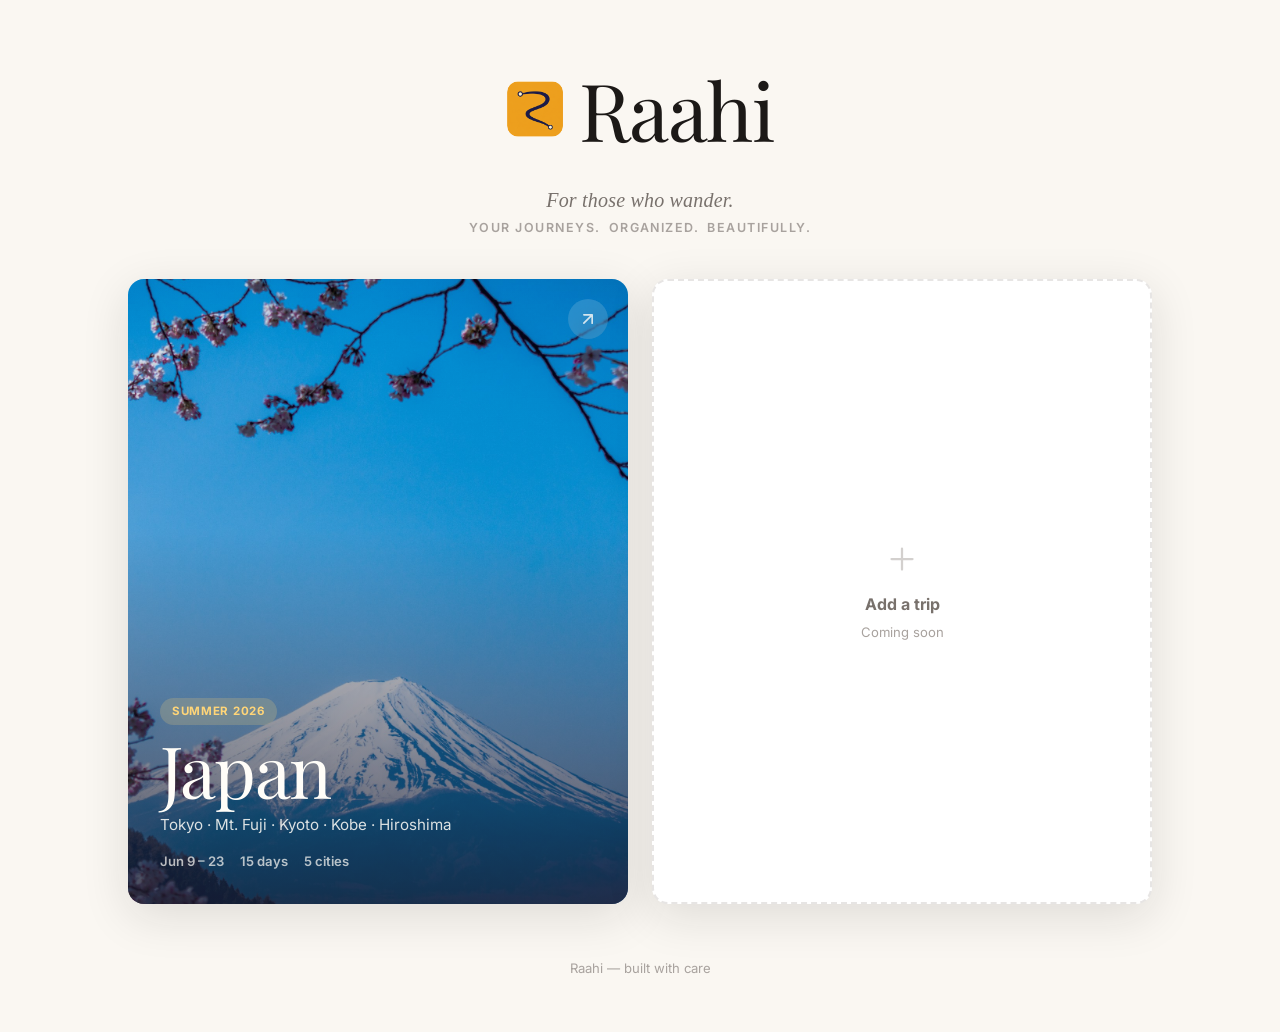
==== commit b26bcc4b: "Update landing tagline with two-tier typography - "For those who wander." — Playfair Display italic," ====
--- a/index.html
+++ b/index.html
@@ -24,7 +24,10 @@
           <img src="icon-192.png" alt="" class="brand-icon brand-icon-lg">
           <h1 class="landing-logo">Raahi</h1>
         </div>
-        <p class="landing-tagline">Your journeys, beautifully organized</p>
+        <p class="landing-tagline">
+          <em class="tagline-wander">For those who wander.</em>
+          <span class="tagline-desc">Your Journeys.&thinsp; Organized.&thinsp; Beautifully.</span>
+        </p>
       </div>
     </div>
   </header>
--- a/styles.css
+++ b/styles.css
@@ -163,9 +163,33 @@
 }
 
 .landing-tagline {
-  margin: 8px 0 0;
-  color: var(--ink-muted);
-  font-size: clamp(0.95rem, 2vw, 1.15rem);
+  display: flex;
+  flex-direction: column;
+  align-items: center;
+  gap: 6px;
+  margin: 14px 0 0;
+}
+
+/* "For those who wander." — serif italic, warm, echoes the Raahi logotype */
+.tagline-wander {
+  font-family: var(--font-serif);
+  font-style: italic;
+  font-weight: 400;
+  font-size: clamp(1rem, 2.2vw, 1.25rem);
+  color: var(--ink-muted);
+  letter-spacing: 0.01em;
+  line-height: 1.3;
+}
+
+/* "Your Journeys. Organized. Beautifully." — small-caps Inter, grounded descriptor */
+.tagline-desc {
+  font-family: var(--font-sans);
+  font-size: clamp(0.68rem, 1.4vw, 0.78rem);
+  font-weight: 600;
+  color: var(--ink-faint);
+  letter-spacing: 0.12em;
+  text-transform: uppercase;
+  line-height: 1.4;
 }
 
 .landing-main {
